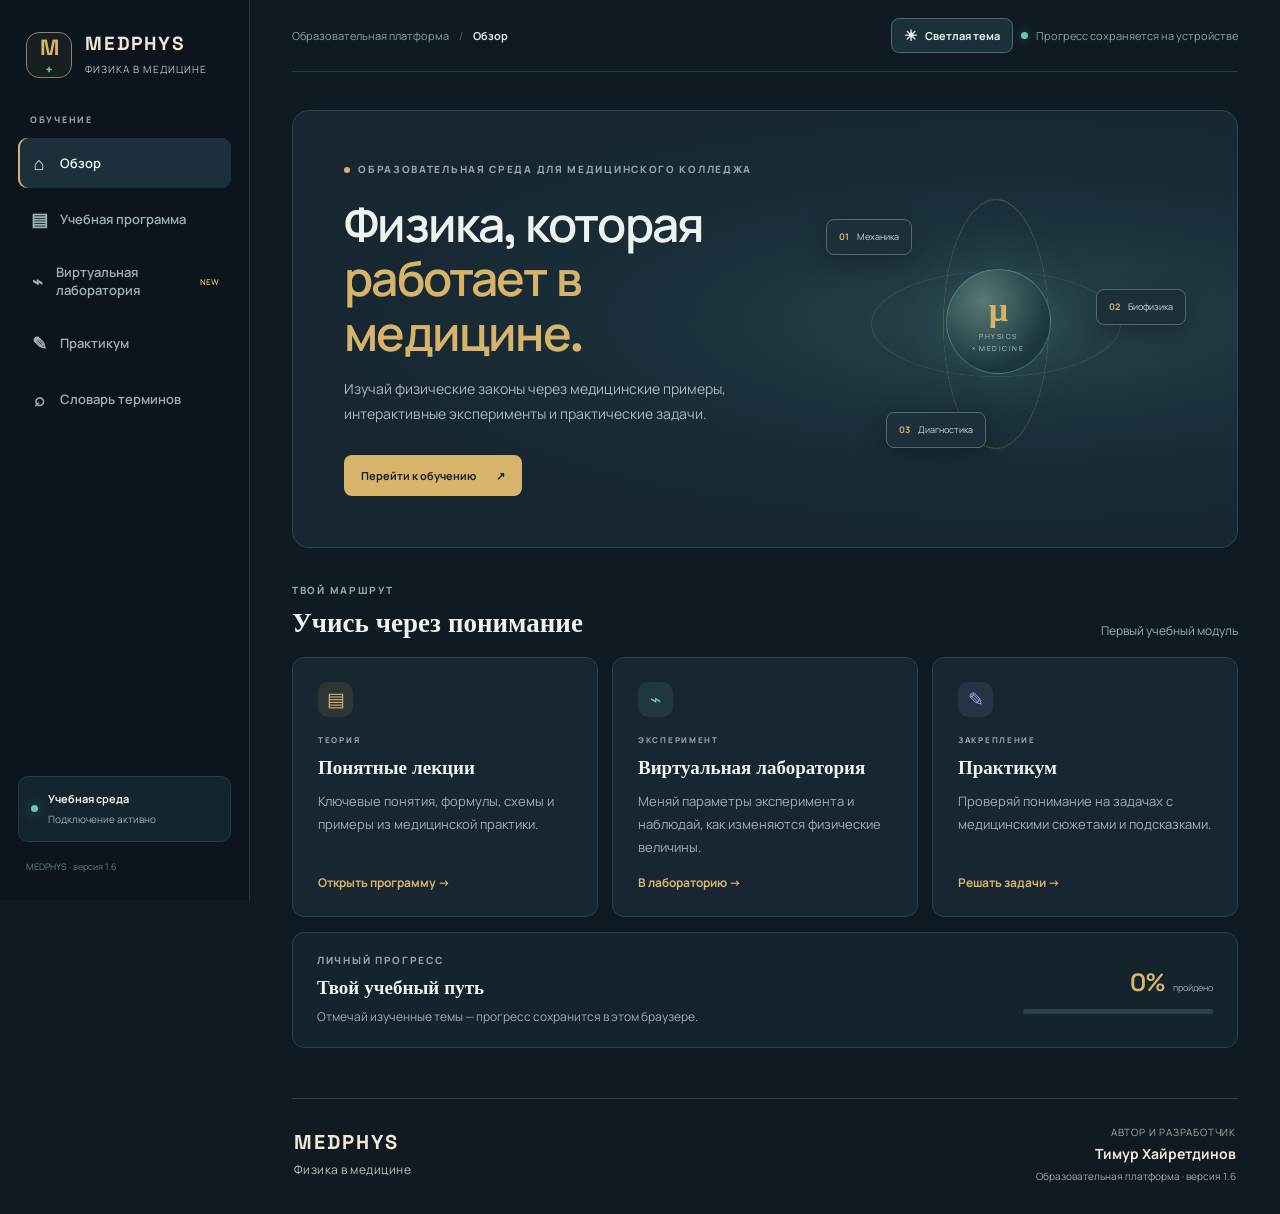
==== docs/index.html @ c8ce88ce "Fix missing motion readout and refresh app assets" ====
<!doctype html>
<html lang="ru">
<head>
  <meta charset="utf-8">
  <meta name="viewport" content="width=device-width, initial-scale=1">
  <meta name="theme-color" content="#101b25">
  <meta name="description" content="MEDPHYS — интерактивная образовательная платформа: физика в медицине.">
  <link rel="manifest" href="./manifest.webmanifest">
  <link rel="icon" href="./favicon.svg" type="image/svg+xml">
  <link rel="stylesheet" href="./styles.css?v=20">
  <title>MEDPHYS — физика в медицине</title>
</head>
<body>
  <div class="app-shell">
    <aside class="sidebar" id="sidebar">
      <a class="brand" href="#" data-page="overview">
        <span class="brand-mark">M<span>+</span></span>
        <span><b>MEDPHYS</b><small>ФИЗИКА В МЕДИЦИНЕ</small></span>
      </a>
      <div class="side-label">ОБУЧЕНИЕ</div>
      <nav class="nav">
        <button class="nav-item active" data-page="overview"><span>⌂</span> Обзор</button>
        <button class="nav-item" data-page="program"><span>▤</span> Учебная программа</button>
        <button class="nav-item" data-page="lab"><span>⌁</span> Виртуальная лаборатория <i>NEW</i></button>
        <button class="nav-item" data-page="practice"><span>✎</span> Практикум</button>
        <button class="nav-item" data-page="glossary"><span>⌕</span> Словарь терминов</button>
      </nav>
      <div class="side-bottom">
        <div class="offline"><span class="pulse"></span><span><b>Учебная среда</b><small id="connection">Проверка соединения…</small></span></div>
        <small class="version">MEDPHYS · версия 1.6</small>
      </div>
    </aside>

    <main class="main">
      <header class="topbar">
        <button class="menu-btn" id="menuBtn" aria-label="Открыть меню">☰</button>
        <div class="crumb">Образовательная платформа <span>/</span> <b id="crumbName">Обзор</b></div>
        <div class="top-actions"><button class="theme-toggle" id="themeToggle" type="button" aria-label="Включить светлую тему" title="Переключить тему"><span class="theme-icon" aria-hidden="true">☀</span><span class="theme-label">Светлая тема</span></button><span class="status-dot"></span><span>Прогресс сохраняется на устройстве</span></div>
      </header>

      <section class="page active" id="page-overview">
        <div class="hero">
          <div class="hero-copy">
            <div class="eyebrow"><span></span> ОБРАЗОВАТЕЛЬНАЯ СРЕДА ДЛЯ МЕДИЦИНСКОГО КОЛЛЕДЖА</div>
            <h1>Физика, которая<br><em>работает в медицине.</em></h1>
            <p>Изучай физические законы через медицинские примеры, интерактивные эксперименты и практические задачи.</p>
            <button class="primary-btn" data-page="program">Перейти к обучению <b>↗</b></button>
          </div>
          <div class="hero-art" aria-hidden="true">
            <div class="orbit orbit-a"></div><div class="orbit orbit-b"></div>
            <div class="core"><span>μ</span><small>PHYSICS<br>× MEDICINE</small></div>
            <div class="float-card fc-one"><b>01</b><span>Механика</span></div>
            <div class="float-card fc-two"><b>02</b><span>Биофизика</span></div>
            <div class="float-card fc-three"><b>03</b><span>Диагностика</span></div>
          </div>
        </div>
        <div class="section-head"><div><div class="eyebrow">ТВОЙ МАРШРУТ</div><h2>Учись через понимание</h2></div><span class="muted">Первый учебный модуль</span></div>
        <div class="feature-grid">
          <article class="feature-card"><div class="feature-icon gold">▤</div><div class="card-kicker">ТЕОРИЯ</div><h3>Понятные лекции</h3><p>Ключевые понятия, формулы, схемы и примеры из медицинской практики.</p><button class="text-link" data-page="program">Открыть программу →</button></article>
          <article class="feature-card"><div class="feature-icon teal">⌁</div><div class="card-kicker">ЭКСПЕРИМЕНТ</div><h3>Виртуальная лаборатория</h3><p>Меняй параметры эксперимента и наблюдай, как изменяются физические величины.</p><button class="text-link" data-page="lab">В лабораторию →</button></article>
          <article class="feature-card"><div class="feature-icon violet">✎</div><div class="card-kicker">ЗАКРЕПЛЕНИЕ</div><h3>Практикум</h3><p>Проверяй понимание на задачах с медицинскими сюжетами и подсказками.</p><button class="text-link" data-page="practice">Решать задачи →</button></article>
        </div>
        <div class="progress-panel">
          <div><div class="eyebrow">ЛИЧНЫЙ ПРОГРЕСС</div><h3>Твой учебный путь</h3><p class="muted">Отмечай изученные темы — прогресс сохранится в этом браузере.</p></div>
          <div class="progress-number"><strong id="progressPercent">0%</strong><span>пройдено</span><div class="progress-track"><i id="progressBar"></i></div></div>
        </div>
      </section>

      <section class="page" id="page-program">
        <div class="page-heading"><div class="eyebrow">СТРУКТУРА КУРСА</div><h1>Учебная программа</h1><p>Разделы и темы MEDPHYS</p></div>
        <div class="topic-list" id="topicList"></div>
      </section>


      <section class="page" id="page-lesson-kinematics">
        <div class="page-heading">
          <div class="eyebrow">РАЗДЕЛ 1 · МЕХАНИКА · ТЕМА 1.1</div>
          <h1>Основы кинематики</h1>
          <p>Механическое движение и способы его описания · 6 академических часов по учебной программе</p>
          <button class="secondary-btn" data-page="program">← К учебной программе</button>
        </div>
        <div class="lesson-layout">
          <article class="lesson-content">
            <div class="lesson-block" id="kin-goal">
              <div class="lesson-label">ЦЕЛЬ И РЕЗУЛЬТАТЫ ЗАНЯТИЯ</div>
              <h2>Научиться описывать движение количественно</h2>
              <p>Кинематика рассматривает, как движется тело: где оно находится, какую траекторию проходит, как меняются его координата и скорость. Причины движения — силы и взаимодействия — относятся к динамике и будут изучаться далее.</p>
              <div class="lesson-callout"><b>После изучения темы студент сможет:</b><ul>
                <li>выбирать модель тела и систему отсчёта для конкретной задачи;</li>
                <li>различать траекторию, путь и перемещение;</li>
                <li>описывать равномерное и неравномерное движение;</li>
                <li>рассчитывать скорость, ускорение, путь и координату в типовых случаях;</li>
                <li>читать простейшие графики движения;</li>
                <li>объяснять физические принципы движения по окружности и работы центрифуги.</li>
              </ul></div>
              <p class="muted">Тема раскрывается последовательно: от моделей и координат — к равномерному движению, ускорению, свободному падению и движению по окружности.</p>
            </div>

            <div class="lesson-block kin-brief" id="kin-brief">
              <div class="lesson-label">КРАТКАЯ ЛЕКЦИЯ</div>
              <h2>Основы кинематики: самое главное</h2>
              <p><b>Кинематика</b> — раздел механики, который описывает движение тел, не рассматривая причины этого движения.</p>
              <div class="lesson-grid">
                <div class="lesson-mini"><b>Механическое движение</b><span>Изменение положения тела относительно других тел с течением времени.</span></div>
                <div class="lesson-mini"><b>Материальная точка</b><span>Модель тела, размерами и формой которого можно пренебречь в данной задаче.</span></div>
                <div class="lesson-mini"><b>Система отсчёта</b><span>Тело отсчёта, система координат и часы.</span></div>
                <div class="lesson-mini"><b>Траектория</b><span>Линия, вдоль которой движется тело.</span></div>
                <div class="lesson-mini"><b>Путь</b><span>Длина пройденного участка траектории. Скалярная величина, измеряется в метрах.</span></div>
                <div class="lesson-mini"><b>Перемещение</b><span>Вектор от начального положения к конечному. Его проекция на ось: Δx = x₂ − x₁.</span></div>
              </div>
              <h3>Основные виды движения</h3>
              <ul>
                <li><b>Равномерное:</b> за равные промежутки времени проходят равные пути.</li>
                <li><b>Неравномерное:</b> скорость изменяется.</li>
                <li><b>Прямолинейное:</b> траектория — прямая; <b>криволинейное:</b> траектория — кривая.</li>
              </ul>
              <h3>Формулы, которые нужно знать</h3>
              <div class="kin-formula">v = l / t &nbsp; · &nbsp; l = vt</div>
              <p>Скорость равномерного движения равна отношению пути ко времени.</p>
              <div class="kin-formula">vср = lобщ / tобщ</div>
              <p>Средняя путевая скорость — весь путь, делённый на всё время движения.</p>
              <div class="kin-formula">a = (v − v₀) / t</div>
              <p>Ускорение показывает, как быстро меняется скорость.</p>
              <div class="kin-formula">v = v₀ + at</div>
              <div class="kin-formula">Δx = v₀t + at² / 2</div>
              <p>Формулы равноускоренного прямолинейного движения при постоянном ускорении.</p>
              <div class="kin-formula">v = gt &nbsp; · &nbsp; h = gt² / 2</div>
              <p>Свободное падение без начальной скорости, если сопротивлением воздуха пренебрегают.</p>
              <div class="kin-formula">ω = 2πν &nbsp; · &nbsp; v = ωr &nbsp; · &nbsp; aц = ω²r</div>
              <p>Формулы равномерного движения по окружности: угловая скорость, линейная скорость и центростремительное ускорение.</p>
              <div class="lesson-callout"><b>Медицинская связь.</b> Эти закономерности помогают понимать перемещение пациента на каталке, движение лифта, работу вращающихся частей лабораторной центрифуги. При решении задачи сначала выбирают систему отсчёта и модель движения, затем — подходящую формулу.</div>
              <p class="muted">Это краткий опорный конспект. Подробные объяснения, графики, примеры и задачи находятся в полной лекции ниже.</p>
            </div>

            <div class="lesson-block" id="kin-full"><div class="lesson-label">ПОЛНАЯ ЛЕКЦИЯ</div><h2>Подробное изучение темы</h2><p>Последовательно разберём физические модели, способы описания движения, формулы и их применение.</p></div>
            <div class="lesson-block" id="kin-models">
              <div class="lesson-label">1. МЕХАНИЧЕСКОЕ ДВИЖЕНИЕ И ЕГО ВИДЫ</div>
              <h2>Что изучает кинематика?</h2>
              <p><b>Механическое движение</b> — изменение положения тела относительно других тел с течением времени. Одно и то же тело может быть неподвижным относительно одного объекта и двигаться относительно другого.</p>
              <p><b>Механика</b> изучает движение и взаимодействие тел. Её раздел <b>кинематика</b> описывает движение, не выясняя, какие силы его вызвали.</p>
              <div class="lesson-callout"><b>Медицинский пример.</b> Пациент лежит неподвижно относительно каталки, но перемещается относительно стен коридора, когда каталку везут. Поэтому прежде чем описывать движение, нужно указать, относительно чего оно рассматривается.</div>
              <h3>Модели реальных тел</h3>
              <p>Для решения задач физика использует упрощённые модели. <b>Материальная точка</b> — модель тела, размерами и формой которого в условиях конкретной задачи можно пренебречь. Это не означает, что тело действительно лишено размеров.</p>
              <p>Такую модель можно применять, если размеры тела малы по сравнению с расстоянием движения, положение объекта достаточно задать одной точкой и форма тела не влияет на ответ. Например, при оценке времени поездки санитарного автомобиля между корпусами его можно считать материальной точкой. При анализе положения пациента на рентгеновском снимке такое упрощение не подходит.</p>
              <h3>Как классифицируют движение</h3>
              <div class="lesson-grid">
                <div class="lesson-mini"><b>По траектории</b><span>Прямолинейное — движение вдоль прямой; криволинейное — движение по кривой.</span></div>
                <div class="lesson-mini"><b>По изменению скорости</b><span>Равномерное — за равные интервалы времени проходят равные пути; неравномерное — пути за такие интервалы различаются.</span></div>
                <div class="lesson-mini"><b>По характеру траектории</b><span>Поступательное движение можно описывать движением выбранной точки тела; при вращении точки тела движутся по окружностям вокруг оси.</span></div>
              </div>
              <figure class="kin-figure">
                <svg viewBox="0 0 760 245" role="img" aria-label="Схема прямолинейного и криволинейного движения">
                  <defs><marker id="kmArrA" markerWidth="9" markerHeight="9" refX="7" refY="4" orient="auto"><path d="M0 0 L8 4 L0 8" fill="#dfb66b"/></marker></defs>
                  <rect x="12" y="12" width="356" height="218" rx="16" fill="#eaf0ed"/>
                  <rect x="392" y="12" width="356" height="218" rx="16" fill="#eaf0ed"/>
                  <g fill="#20323a" font-size="19" font-weight="700"><text x="190" y="44" text-anchor="middle">Прямолинейное</text><text x="570" y="44" text-anchor="middle">Криволинейное</text></g>
                  <path d="M55 150 H325" stroke="#60777d" stroke-width="4" stroke-linecap="round"/>
                  <path d="M65 150 H310" stroke="#dfb66b" stroke-width="5" marker-end="url(#kmArrA)"/>
                  <circle cx="70" cy="150" r="10" fill="#62bfae"/><circle cx="300" cy="150" r="10" fill="#62bfae"/>
                  <path d="M430 170 C465 75 515 75 550 145 S650 215 710 95" fill="none" stroke="#dfb66b" stroke-width="6" stroke-linecap="round"/>
                  <circle cx="430" cy="170" r="9" fill="#62bfae"/><circle cx="710" cy="95" r="9" fill="#62bfae"/>
                  <g fill="#52666d" font-size="15"><text x="190" y="195" text-anchor="middle">Траектория — прямая</text><text x="570" y="195" text-anchor="middle">Траектория — кривая</text></g>
                </svg>
                <figcaption>Рисунок 1. Два вида траектории движения. Схематическое изображение.</figcaption>
              </figure>
            </div>

            <div class="lesson-block" id="kin-reference">
              <div class="lesson-label">2. СИСТЕМА ОТСЧЁТА, ТРАЕКТОРИЯ, ПУТЬ И ПЕРЕМЕЩЕНИЕ</div>
              <h2>Как определить положение тела?</h2>
              <p>Положение тела всегда задают относительно выбранного <b>тела отсчёта</b>. Для описания движения вводят <b>систему отсчёта</b>, которая включает тело отсчёта, связанную с ним систему координат и прибор для измерения времени — часы.</p>
              <p>В зависимости от задачи используют одну координату (движение вдоль прямой), две координаты (движение на плоскости) или три координаты (движение в пространстве).</p>
              <figure class="kin-figure">
                <svg viewBox="0 0 760 285" role="img" aria-label="Одномерная, двумерная и трёхмерная системы координат">
                  <rect x="10" y="10" width="235" height="260" rx="14" fill="#eaf0ed"/><rect x="262" y="10" width="235" height="260" rx="14" fill="#eaf0ed"/><rect x="514" y="10" width="235" height="260" rx="14" fill="#eaf0ed"/>
                  <g fill="#20323a" font-size="18" font-weight="700"><text x="127" y="42" text-anchor="middle">1D · одна ось</text><text x="379" y="42" text-anchor="middle">2D · плоскость</text><text x="631" y="42" text-anchor="middle">3D · пространство</text></g>
                  <g stroke="#52666d" stroke-width="3" fill="none" stroke-linecap="round"><path d="M45 155 H215"/><path d="M294 210 H465 M315 230 V70"/><path d="M550 205 H715 M570 225 V75 M570 205 L625 155"/></g>
                  <g fill="#dfb66b"><circle cx="160" cy="155" r="8"/><circle cx="420" cy="125" r="8"/><circle cx="665" cy="120" r="8"/></g>
                  <g fill="#20323a" font-size="15"><text x="215" y="178">x</text><text x="465" y="228">x</text><text x="298" y="75">y</text><text x="715" y="228">x</text><text x="553" y="75">y</text><text x="628" y="151">z</text></g>
                  <g fill="#52666d" font-size="14"><text x="127" y="248" text-anchor="middle">Лифт по вертикали</text><text x="379" y="248" text-anchor="middle">Положение на плане</text><text x="631" y="248" text-anchor="middle">Положение в кабинете</text></g>
                </svg>
                <figcaption>Рисунок 2. Выбор числа координат зависит от характера движения.</figcaption>
              </figure>
              <p><b>Траектория</b> — линия, вдоль которой движется тело. <b>Путь</b> — длина участка траектории, пройденного телом. Путь — скалярная величина; обозначим его l, единица СИ — метр (м).</p>
              <p><b>Перемещение</b> — вектор, соединяющий начальное положение тела с конечным. Оно имеет модуль и направление. Для движения вдоль оси OX проекция перемещения равна:</p>
              <div class="kin-formula">Δx = x₂ − x₁</div>
              <figure class="kin-figure">
                <svg viewBox="0 0 760 280" role="img" aria-label="Тело прошло по дуге от A до B, путь длиннее перемещения">
                  <rect x="10" y="10" width="740" height="260" rx="14" fill="#eaf0ed"/>
                  <path d="M105 190 C155 45 490 45 620 190" fill="none" stroke="#dfb66b" stroke-width="7" stroke-linecap="round"/>
                  <path d="M105 190 L620 190" fill="none" stroke="#62bfae" stroke-width="5"/>
                  <circle cx="105" cy="190" r="10" fill="#20323a"/><circle cx="620" cy="190" r="10" fill="#20323a"/>
                  <g fill="#20323a" font-size="19" font-weight="700"><text x="105" y="225" text-anchor="middle">A · начало</text><text x="620" y="225" text-anchor="middle">B · конец</text></g>
                  <g fill="#8b5d17" font-size="18" font-weight="700"><text x="365" y="70" text-anchor="middle">Путь — длина дуги</text></g>
                  <g fill="#167b70" font-size="18" font-weight="700"><text x="365" y="180" text-anchor="middle">Перемещение — прямая AB</text></g>
                </svg>
                <figcaption>Рисунок 3. Путь измеряется вдоль траектории, перемещение соединяет начальную и конечную точки.</figcaption>
              </figure>
              <div class="lesson-callout"><b>Важно различать.</b> Путь не бывает отрицательным. Перемещение может быть направлено в любую сторону, а при возвращении в исходную точку становится равным нулю, хотя путь при этом не равен нулю.</div>
              <h3>Радиус-вектор</h3>
              <p><b>Радиус-вектор</b> \vec r — направленный отрезок от начала координат к рассматриваемой точке. Перемещение равно разности конечного и начального радиус-векторов:</p>
              <div class="kin-formula">⃗s = ⃗r₂ − ⃗r₁</div>
              <p>Если движение происходит в плоскости, перемещение можно разложить на проекции по осям OX и OY. При сложении перемещений используют правило треугольника или параллелограмма.</p>
            </div>

            <div class="lesson-block" id="kin-uniform">
              <div class="lesson-label">3. РАВНОМЕРНОЕ ПРЯМОЛИНЕЙНОЕ ДВИЖЕНИЕ</div>
              <h2>Скорость и уравнение движения</h2>
              <p><b>Равномерное прямолинейное движение</b> — движение по прямой, при котором тело за любые равные промежутки времени проходит равные пути и сохраняет направление скорости.</p>
              <p><b>Скорость</b> характеризует быстроту и направление движения. При равномерном движении модуль скорости равен отношению пути ко времени:</p>
              <div class="kin-formula">v = l / t</div>
              <p>Отсюда следуют формулы l = vt и t = l/v. В СИ скорость измеряется в метрах в секунду (м/с). Для перевода км/ч в м/с значение делят на 3,6.</p>
              <p>Если тело движется вдоль оси OX, его координата изменяется по закону:</p>
              <div class="kin-formula">x = x₀ + vₓt</div>
              <p>Здесь x₀ — начальная координата, vₓ — проекция скорости на ось, t — время от выбранного начала отсчёта. Знак vₓ показывает направление движения относительно оси.</p>
              <figure class="kin-figure">
                <svg viewBox="0 0 760 300" role="img" aria-label="Графики координаты и скорости при равномерном движении">
                  <rect x="10" y="10" width="740" height="280" rx="14" fill="#eaf0ed"/>
                  <g stroke="#a8b9b6" stroke-width="2"><path d="M85 235 V55 M85 235 H340 M430 235 V55 M430 235 H685"/></g>
                  <path d="M85 210 L310 75" stroke="#dfb66b" stroke-width="5" fill="none"/><path d="M430 115 H665" stroke="#62bfae" stroke-width="5" fill="none"/>
                  <g fill="#20323a" font-size="17" font-weight="700"><text x="210" y="42" text-anchor="middle">x(t)</text><text x="555" y="42" text-anchor="middle">v(t)</text></g>
                  <g fill="#52666d" font-size="14"><text x="70" y="58">x</text><text x="315" y="258">t</text><text x="415" y="58">v</text><text x="665" y="258">t</text><text x="65" y="250">0</text><text x="410" y="250">0</text></g>
                </svg>
                <figcaption>Рисунок 4. При равномерном движении координата линейно зависит от времени, а скорость постоянна.</figcaption>
              </figure>
              <h3>Пример с медицинским контекстом</h3>
              <p>Каталка движется по прямому коридору со скоростью 0,8 м/с в течение 15 с. При условии постоянной скорости путь составит:</p>
              <div class="kin-formula">l = vt = 0,8 · 15 = 12 м</div>
              <p>Это расчётная модель. В реальности при начале движения, остановке и поворотах скорость меняется, поэтому весь путь нельзя автоматически считать равномерным движением.</p>
              <h3>Средняя путевая скорость</h3>
              <p>Если движение на отдельных участках неодинаково, средняя путевая скорость определяется отношением всего пройденного пути ко всему времени движения:</p>
              <div class="kin-formula">vср = lобщ / tобщ</div>
              <p>Нельзя без проверки заменять её средним арифметическим нескольких скоростей: участки могут быть пройдены за разное время.</p>
            </div>

            <div class="lesson-block" id="kin-nonuniform">
              <div class="lesson-label">4. НЕРАВНОМЕРНОЕ ДВИЖЕНИЕ</div>
              <h2>Средняя и мгновенная скорость</h2>
              <p><b>Неравномерное движение</b> — движение, при котором за равные промежутки времени тело проходит разные пути. Так движется автомобиль при разгоне и торможении, лифт при старте и остановке, а также тело при падении.</p>
              <p><b>Средняя путевая скорость</b> показывает, какой путь в среднем приходится на единицу времени за весь рассматриваемый интервал: vср = l / t.</p>
              <p><b>Средняя скорость перемещения</b> — отношение вектора перемещения ко времени: \vec v_{ср}=\Delta\vec r/\Delta t. Она направлена так же, как перемещение. Её модуль может быть меньше средней путевой скорости.</p>
              <p><b>Мгновенная скорость</b> — скорость тела в данный момент времени. При криволинейном движении вектор мгновенной скорости направлен по касательной к траектории.</p>
              <figure class="kin-figure">
                <svg viewBox="0 0 760 270" role="img" aria-label="Мгновенная скорость направлена по касательной к криволинейной траектории">
                  <rect x="10" y="10" width="740" height="250" rx="14" fill="#eaf0ed"/>
                  <path d="M90 205 C190 205 250 180 330 120 S500 55 665 70" fill="none" stroke="#dfb66b" stroke-width="6"/>
                  <circle cx="430" cy="86" r="9" fill="#20323a"/>
                  <path d="M430 86 L555 54" stroke="#62bfae" stroke-width="5"/>
                  <path d="M430 86 L430 190" stroke="#9aabb0" stroke-width="2" stroke-dasharray="6 6"/>
                  <g fill="#20323a" font-size="18" font-weight="700"><text x="560" y="48">v — касательная</text><text x="440" y="112">Точка траектории</text></g>
                </svg>
                <figcaption>Рисунок 5. Направление мгновенной скорости в точке криволинейной траектории.</figcaption>
              </figure>
              <h3>Сложение скоростей и перемещений</h3>
              <p>Если тело одновременно участвует в двух движениях, результирующее перемещение относительно неподвижной системы отсчёта равно векторной сумме перемещений в каждом из движений:</p>
              <div class="kin-formula">Δ⃗r = Δ⃗r₁ + Δ⃗r₂</div>
              <p>Аналогично складывают скорости: \vec v_{тела/берега}=\vec v_{тела/среды}+\vec v_{среды/берега}. Например, движение лодки относительно берега зависит и от её движения относительно воды, и от скорости течения.</p>
              <div class="lesson-callout"><b>Профессиональная аналогия.</b> При анализе перемещения пациента на движущейся платформе важно различать скорость относительно платформы и скорость относительно помещения. Сначала выбирают систему отсчёта, затем складывают векторы.</div>
            </div>

            <div class="lesson-block" id="kin-acceleration">
              <div class="lesson-label">5. УСКОРЕНИЕ И РАВНОУСКОРЕННОЕ ДВИЖЕНИЕ</div>
              <h2>Как быстро изменяется скорость?</h2>
              <p><b>Ускорение</b> — векторная физическая величина, характеризующая изменение скорости за единицу времени. При постоянном ускорении:</p>
              <div class="kin-formula">⃗a = (⃗v − ⃗v₀) / t</div>
              <p>В общем случае используют интервал времени \Delta t: \vec a=\Delta\vec v/\Delta t. Единица ускорения в СИ — м/с². Равноускоренным называют движение с постоянным ускорением.</p>
              <p>При прямолинейном движении проекция скорости изменяется по закону:</p>
              <div class="kin-formula">vₓ = v₀ₓ + aₓt</div>
              <p>Если ускорение направлено в сторону скорости, модуль скорости увеличивается. Если ускорение направлено противоположно скорости, тело замедляется. Отрицательная проекция ускорения сама по себе не означает, что модуль скорости обязательно уменьшается: важно сравнивать направления скорости и ускорения.</p>
              <figure class="kin-figure">
                <svg viewBox="0 0 760 285" role="img" aria-label="График скорости от времени при постоянном положительном и отрицательном ускорении">
                  <rect x="10" y="10" width="740" height="265" rx="14" fill="#eaf0ed"/>
                  <path d="M85 220 V45 M85 220 H680" stroke="#52666d" stroke-width="2.5"/>
                  <path d="M85 195 L630 65" stroke="#dfb66b" stroke-width="5" fill="none"/>
                  <path d="M85 85 L630 205" stroke="#62bfae" stroke-width="5" fill="none"/>
                  <g fill="#20323a" font-size="17" font-weight="700"><text x="65" y="48">vₓ</text><text x="680" y="244">t</text><text x="640" y="68" fill="#94651c">aₓ &gt; 0</text><text x="640" y="207" fill="#167b70">aₓ &lt; 0</text></g>
                  <g fill="#52666d" font-size="14"><text x="66" y="238">0</text></g>
                </svg>
                <figcaption>Рисунок 6. Наклон графика vₓ(t) связан с проекцией ускорения. Схематические линии.</figcaption>
              </figure>
              <h3>Скорость и перемещение при постоянном ускорении</h3>
              <div class="kin-formula">vₓ = v₀ₓ + aₓt</div>
              <div class="kin-formula">Δx = v₀ₓt + aₓt² / 2</div>
              <div class="kin-formula">vₓ² − v₀ₓ² = 2aₓΔx</div>
              <p>Последняя формула полезна, когда время движения неизвестно. Для прямолинейного движения без изменения направления модуль перемещения равен пути. Если тело разворачивается, путь и модуль перемещения нужно определять отдельно.</p>
              <h3>Как читать графики</h3>
              <ul>
                <li>При равномерном движении график v(t) — горизонтальная прямая.</li>
                <li>При постоянном ускорении график a(t) — горизонтальная прямая, а график v(t) — наклонная прямая.</li>
                <li>Площадь под графиком проекции скорости vₓ(t) равна проекции перемещения за соответствующий промежуток времени.</li>
                <li>При постоянном ускорении координата и перемещение зависят от времени квадратично; график имеет вид параболы.</li>
              </ul>
              <div class="lesson-callout"><b>Пример.</b> Каталка начинает движение из состояния покоя и движется с ускорением 0,2 м/с² в течение 5 с. Конечная скорость v = 0 + 0,2 · 5 = 1 м/с, перемещение s = 0 + 0,2 · 25 / 2 = 2,5 м.</div>
            </div>

            <div class="lesson-block" id="kin-fall">
              <div class="lesson-label">6. ДВИЖЕНИЕ С ПОСТОЯННЫМ УСКОРЕНИЕМ СВОБОДНОГО ПАДЕНИЯ</div>
              <h2>Свободное падение и вертикальный бросок</h2>
              <p><b>Свободное падение</b> — движение тела только под действием притяжения Земли; сопротивлением воздуха в модели пренебрегают. Вблизи поверхности Земли ускорение свободного падения практически постоянно и направлено вертикально вниз. Его обозначают g; для расчётов в учебных задачах обычно принимают g ≈ 9,8 м/с² или округляют до 10 м/с², если это оговорено.</p>
              <p>Опыт с телами разной массы в разреженном пространстве показывает: при отсутствии сопротивления воздуха они падают с одинаковым ускорением. В обычном воздухе форма и сопротивление среды могут влиять на наблюдаемое движение.</p>
              <figure class="kin-figure">
                <svg viewBox="0 0 760 300" role="img" aria-label="Свободное падение и бросок вертикально вверх">
                  <rect x="10" y="10" width="360" height="280" rx="14" fill="#eaf0ed"/><rect x="390" y="10" width="360" height="280" rx="14" fill="#eaf0ed"/>
                  <g fill="#20323a" font-size="18" font-weight="700"><text x="190" y="42" text-anchor="middle">Свободное падение</text><text x="570" y="42" text-anchor="middle">Бросок вверх</text></g>
                  <path d="M190 75 V220" stroke="#dfb66b" stroke-width="4" stroke-dasharray="7 7"/><path d="M178 205 L190 230 L202 205" fill="#dfb66b"/>
                  <circle cx="190" cy="95" r="12" fill="#62bfae"/><circle cx="190" cy="150" r="12" fill="#62bfae"/>
                  <path d="M570 220 V85" stroke="#62bfae" stroke-width="4" stroke-dasharray="7 7"/><path d="M558 100 L570 75 L582 100" fill="#62bfae"/>
                  <path d="M570 85 V220" stroke="#dfb66b" stroke-width="4" stroke-dasharray="5 7"/>
                  <g fill="#20323a" font-size="15"><text x="190" y="260" text-anchor="middle">Скорость вниз растёт</text><text x="570" y="260" text-anchor="middle">Скорость вверх уменьшается</text></g>
                  <g fill="#94651c" font-size="14"><text x="210" y="135">g ↓</text><text x="590" y="145">g ↓</text></g>
                </svg>
                <figcaption>Рисунок 7. В обоих случаях ускорение свободного падения направлено вниз, даже если тело движется вверх.</figcaption>
              </figure>
              <p>Если ось направлена вертикально вниз и тело отпущено без начальной скорости, то:</p>
              <div class="kin-formula">v = gt</div>
              <div class="kin-formula">h = gt² / 2</div>
              <p>Если тело брошено вертикально вверх и положительное направление выбрано вверх, то ускорение имеет проекцию -g:</p>
              <div class="kin-formula">vᵧ = v₀ − gt</div>
              <div class="kin-formula">y = y₀ + v₀t − gt² / 2</div>
              <p>В верхней точке подъёма мгновенная скорость равна нулю, но ускорение не исчезает: оно по-прежнему направлено вниз. После этого тело начинает падать.</p>
              <div class="lesson-callout"><b>Граница модели.</b> Формулы свободного падения применимы, когда сопротивлением воздуха можно пренебречь, а ускорение g считать постоянным. Для реальных медицинских задач падение человека не следует рассчитывать как безопасный или допустимый процесс — здесь физическая модель нужна для понимания закона, а не для оценки риска травмы.</div>
            </div>

            <div class="lesson-block" id="kin-circular">
              <div class="lesson-label">7. РАВНОМЕРНОЕ ДВИЖЕНИЕ ПО ОКРУЖНОСТИ</div>
              <h2>Угловая скорость и центростремительное ускорение</h2>
              <p>При равномерном движении по окружности модуль скорости постоянен, но её направление непрерывно меняется. Поэтому движение является ускоренным.</p>
              <p><b>Период</b> T — время одного полного оборота. <b>Частота</b> \nu — число оборотов за единицу времени. Они связаны соотношением \nu=1/T.</p>
              <p><b>Угловая скорость</b> показывает, на какой угол поворачивается радиус за единицу времени:</p>
              <div class="kin-formula">ω = 2π / T = 2πν</div>
              <p>Линейная скорость точки на окружности и угловая скорость связаны формулой v = ωr. Ускорение направлено к центру окружности и называется <b>центростремительным</b>:</p>
              <div class="kin-formula">aц = v² / r = ω²r</div>
              <figure class="kin-figure">
                <svg viewBox="0 0 760 300" role="img" aria-label="Движение точки по окружности, касательная скорость и центростремительное ускорение">
                  <rect x="10" y="10" width="740" height="280" rx="14" fill="#eaf0ed"/>
                  <circle cx="340" cy="150" r="95" fill="none" stroke="#9aabb0" stroke-width="4"/>
                  <circle cx="435" cy="150" r="10" fill="#20323a"/>
                  <path d="M340 150 L435 150" stroke="#52666d" stroke-width="3"/>
                  <path d="M435 150 V65" stroke="#62bfae" stroke-width="5"/>
                  <path d="M435 150 H340" stroke="#dfb66b" stroke-width="5"/>
                  <path d="M435 150 L435 65" stroke="#62bfae" stroke-width="5"/>
                  <path d="M435 150 L350 150" stroke="#dfb66b" stroke-width="5"/>
                  <g fill="#20323a" font-size="18" font-weight="700"><text x="455" y="75">v — по касательной</text><text x="205" y="180">aц — к центру</text><text x="330" y="174">O</text><text x="380" y="135">r</text></g>
                  <path d="M340 150 L435 150" stroke="#dfb66b" stroke-width="4"/>
                  <circle cx="340" cy="150" r="6" fill="#20323a"/>
                </svg>
                <figcaption>Рисунок 8. Скорость направлена по касательной, центростремительное ускорение — к центру окружности.</figcaption>
              </figure>
              <h3>Медицинская центрифуга</h3>
              <p>В центрифуге пробирки вращаются вместе с ротором. При увеличении частоты вращения угловая скорость возрастает, а центростремительное ускорение при неизменном радиусе увеличивается пропорционально квадрату угловой скорости. Если частоту увеличить в два раза, ускорение возрастёт в четыре раза.</p>
              <p>В лабораторной модели MEDPHYS можно менять частоту вращения и радиус ротора, наблюдая расчёт центростремительного ускорения. Это учебная физическая модель, а не инструкция по выбору режима клинического оборудования.</p>
            </div>

            
            <div class="lesson-block" id="kin-applications">
              <div class="lesson-label">8. ПРАКТИЧЕСКОЕ ПРИМЕНЕНИЕ ФИЗИЧЕСКИХ ЗНАНИЙ</div>
              <h2>Механика вокруг нас: инструменты и транспорт</h2>
              <p>Кинематика помогает описывать движение в повседневных и профессиональных ситуациях. Чтобы корректно оценить движение, сначала выбирают тело отсчёта, задают направление оси и определяют, какие величины известны.</p>
              <div class="lesson-grid">
                <div class="lesson-mini"><b>Транспортные средства</b><span>При движении санитарного автомобиля оценивают путь, время, среднюю скорость, разгон и торможение. Пассажир и оборудование должны быть надёжно зафиксированы.</span></div>
                <div class="lesson-mini"><b>Колёса и ролики</b><span>При качении колеса точки обода движутся относительно оси, а само колесо перемещается относительно дороги. Вращение описывают угловой скоростью, поступательное движение — линейной.</span></div>
                <div class="lesson-mini"><b>Рычаги и простые механизмы</b><span>Рычаг, блок и колесо с осью изменяют направление или соотношение силы и перемещения. Кинематика помогает описать, как перемещаются точки механизма; причины изменения движения изучает динамика.</span></div>
                <div class="lesson-mini"><b>Измерительные инструменты</b><span>Секундомер измеряет время, линейка — расстояние, тахометр — частоту вращения. Перед расчётом проверяют единицы и переводят величины в СИ.</span></div>
              </div>
              <div class="lesson-callout"><b>Мини-задание.</b> Лаборант перемещает тележку с пробами по прямому коридору длиной 18 м за 30 с. Рассчитай среднюю путевую скорость. Затем объясни, почему результат не показывает скорость тележки в каждый отдельный момент, если она разгонялась и тормозила.</div>
              <p class="muted">Раздел посвящён физическому описанию движения. Он не содержит инструкций по эксплуатации медицинского оборудования или назначению клинических режимов.</p>
            </div>
            <div class="lesson-block" id="kin-symbols">
              <div class="lesson-label">СПРАВОЧНИК ФОРМУЛ</div>
              <h2>Обозначения, чтение и единицы измерения</h2>
              <ul>
                <li><b>l</b> — путь, метр (м); <b>t</b> — время, секунда (с); <b>v</b> — скорость, метр в секунду (м/с).</li>
                <li><b>x</b> — координата, метр (м); <b>x₀</b> — начальная координата; <b>Δx</b> — изменение координаты, или проекция перемещения.</li>
                <li><b>v₀</b> — начальная скорость; <b>vₓ</b> — проекция скорости на ось OX; индекс «ноль» указывает начальное значение, индекс «икс» — проекцию на ось X.</li>
                <li><b>a</b> — ускорение, м/с²; <b>aₓ</b> — проекция ускорения; <b>Δ</b> читается «дельта» и означает изменение величины.</li>
                <li><b>g</b> — ускорение свободного падения, м/с²; вблизи поверхности Земли в задачах обычно принимают 9,8 м/с².</li>
                <li><b>T</b> — период одного оборота, секунда (с); <b>ν</b> читается «ню» — частота вращения, герц (Гц), или с⁻¹.</li>
                <li><b>ω</b> читается «омега» — угловая скорость, рад/с; <b>π</b> читается «пи», математическая константа; <b>r</b> — радиус окружности, метр (м).</li>
                <li><b>aц</b> — центростремительное ускорение, м/с². Индекс «ц» указывает на направление к центру окружности.</li>
              </ul>
              <div class="lesson-callout"><b>Важно о среднем ускорении.</b> Формула aср = Δv/Δt задаёт среднее ускорение за выбранный промежуток времени. Если ускорение постоянно, она позволяет найти само постоянное ускорение. Для мгновенного ускорения при изменяющемся движении используют изменение скорости за очень малый промежуток времени.</div>
              <p class="muted">В формулах Δx = v₀ₓt + aₓt²/2 и vₓ² − v₀ₓ² = 2aₓΔx величины v₀ₓ и aₓ являются проекциями на выбранную ось. Знаки определяются направлением этой оси.</p>
            </div>

<div class="lesson-block" id="kin-practice">
              <div class="lesson-label">8. ПРАКТИЧЕСКАЯ ПОДГОТОВКА</div>
              <h2>Реши задачи и проверь ход рассуждений</h2>
              <p>Сначала запиши, что дано и что требуется найти. Выбери модель движения, формулу и единицы СИ. После расчёта оцени, соответствует ли результат условию.</p>
              <h3>Задача 1. Равномерное движение каталки</h3>
              <p>Каталка движется по прямому коридору со скоростью 0,75 м/с в течение 20 с. Какой путь она пройдёт?</p>
              <details><summary>Показать решение</summary><p>Дано: v=0,75 м/с, t=20 с. Равномерное движение: l = vt = 0,75 · 20 = 15 м. <b>Ответ: 15 м.</b></p></details>
              <h3>Задача 2. Путь и перемещение</h3>
              <p>Медицинский работник прошёл от поста 24 м до палаты, затем вернулся на 9 м в сторону поста по тому же коридору. Найди путь и модуль перемещения.</p>
              <details><summary>Показать решение</summary><p>Путь: l = 24 + 9 = 33 м. Модуль перемещения: |Δx| = 24 − 9 = 15 м в сторону палаты. <b>Ответ: путь 33 м, перемещение 15 м.</b></p></details>
              <h3>Задача 3. Средняя скорость</h3>
              <p>Санитарный автомобиль прошёл 6 км за 10 мин, затем 9 км за 15 мин. Определи среднюю путевую скорость на всём маршруте в км/ч.</p>
              <details><summary>Показать решение</summary><p>Общий путь l = 6 + 9 = 15 км. Общее время t = 25 мин = 25/60 ч. vср = 15 / (25 / 60) = 36 км/ч. <b>Ответ: 36 км/ч.</b></p></details>
              <h3>Задача 4. Ускорение</h3>
              <p>Тележка для перевозки оборудования увеличила скорость с 0,4 до 1,2 м/с за 4 с. Найди проекцию ускорения, если движение происходило в положительном направлении оси.</p>
              <details><summary>Показать решение</summary><p>a = (v − v₀) / t = (1,2 − 0,4) / 4 = 0,2 м/с². <b>Ответ: 0,2 м/с².</b></p></details>
              <h3>Задача 5. Свободное падение</h3>
              <p>В учебной задаче тело отпускают без начальной скорости с высоты 4,9 м. Сопротивлением воздуха пренебречь, g=9,8 м/с². Через какое время тело достигнет уровня отсчёта?</p>
              <details><summary>Показать решение</summary><p>h = gt² / 2, значит t=\sqrt{2h/g}=\sqrt{9,8/9,8}=1 с. <b>Ответ: 1 с.</b></p></details>
              <h3>Задача 6. Центрифуга</h3>
              <p>Ротор вращается с частотой 3000 об/мин, радиус расположения пробирки — 0,10 м. Найди угловую скорость и центростремительное ускорение.</p>
              <details><summary>Показать решение</summary><p>\nu=3000/60=50 с⁻¹. \omega=2π\nu≈314 рад/с. aц=\omega²r≈314²·0,10≈98596 м/с². <b>Ответ: примерно 9,86·10⁴ м/с².</b></p></details>
            </div>

            <div class="lesson-block lesson-check" id="kin-check">
              <div class="lesson-label">ПРОВЕРЬ СЕБЯ</div>
              <h2>Контроль знаний по теме</h2>
              <p>Выбери один ответ в каждом вопросе. Для успешного завершения темы необходимо ответить правильно минимум на 5 из 6 вопросов.</p>
              <div class="lesson-question"><b>1. Что изучает кинематика?</b><label><input type="radio" name="kinq1" value="0"> Причины движения тел</label><label><input type="radio" name="kinq1" value="1"> Движение без изучения его причин</label><label><input type="radio" name="kinq1" value="2"> Только строение тел</label></div>
              <div class="lesson-question"><b>2. Какой элемент входит в систему отсчёта?</b><label><input type="radio" name="kinq2" value="0"> Только траектория</label><label><input type="radio" name="kinq2" value="1"> Тело отсчёта, координаты и часы</label><label><input type="radio" name="kinq2" value="2"> Только скорость</label></div>
              <div class="lesson-question"><b>3. Пациент прошёл 8 м вперёд и 3 м назад по прямому коридору. Чему равен путь?</b><label><input type="radio" name="kinq3" value="0"> 5 м</label><label><input type="radio" name="kinq3" value="1"> 8 м</label><label><input type="radio" name="kinq3" value="2"> 11 м</label></div>
              <div class="lesson-question"><b>4. Как направлена мгновенная скорость при движении по криволинейной траектории?</b><label><input type="radio" name="kinq4" value="0"> По касательной к траектории</label><label><input type="radio" name="kinq4" value="1"> Всегда к центру Земли</label><label><input type="radio" name="kinq4" value="2"> Всегда перпендикулярно траектории</label></div>
              <div class="lesson-question"><b>5. Что показывает ускорение?</b><label><input type="radio" name="kinq5" value="0"> Только пройденный путь</label><label><input type="radio" name="kinq5" value="1"> Изменение скорости за единицу времени</label><label><input type="radio" name="kinq5" value="2"> Только положение тела</label></div>
              <div class="lesson-question"><b>6. Куда направлено центростремительное ускорение?</b><label><input type="radio" name="kinq6" value="0"> По касательной</label><label><input type="radio" name="kinq6" value="1"> От центра окружности</label><label><input type="radio" name="kinq6" value="2"> К центру окружности</label></div>
              <button class="primary-btn" id="kinCheck">Проверить ответы</button>
              <div class="lesson-feedback" id="kinFeedback" aria-live="polite"></div>
            </div>

            <div class="lesson-block" id="kin-summary">
              <div class="lesson-label">ИТОГОВАЯ ШПАРГАЛКА</div>
              <h2>Главные понятия и формулы</h2>
              <div class="lesson-grid">
                <div class="lesson-mini"><b>Равномерное движение</b><span>v = l/t; x = x₀ + vₓt.</span></div>
                <div class="lesson-mini"><b>Средняя скорость</b><span>vср = lобщ/tобщ; векторная средняя скорость = Δ⃗r/Δt.</span></div>
                <div class="lesson-mini"><b>Ускорение</b><span>a = Δv/Δt; v = v₀ + at.</span></div>
                <div class="lesson-mini"><b>Перемещение при a = const</b><span>Δx = v₀t + at²/2.</span></div>
                <div class="lesson-mini"><b>Свободное падение</b><span>v = gt; h = gt²/2 — если тело отпущено без начальной скорости.</span></div>
                <div class="lesson-mini"><b>Движение по окружности</b><span>ω = 2πν; v = ωr; aц = ω²r.</span></div>
              </div>
              <div class="lesson-callout"><b>Главный принцип темы:</b> сначала выбери тело отсчёта и модель движения, затем определи известные величины, выбери подходящую формулу и только после этого выполняй расчёт.</div>
            </div>
          </article>
          <aside class="kin-side">
            <b>Содержание урока</b>
            <a href="#kin-brief">Краткая лекция</a>
            <a href="#kin-full">Полная лекция</a>
            <a href="#kin-goal">Цель и результаты</a>
            <a href="#kin-models">Механическое движение</a>
            <a href="#kin-reference">Система отсчёта и перемещение</a>
            <a href="#kin-uniform">Равномерное движение</a>
            <a href="#kin-nonuniform">Неравномерное движение</a>
            <a href="#kin-acceleration">Ускорение</a>
            <a href="#kin-fall">Свободное падение</a>
            <a href="#kin-circular">Движение по окружности</a>
            <a href="#kin-applications">Применение в жизни</a><a href="#kin-symbols">Обозначения формул</a><a href="#kin-practice">Практическая подготовка</a>
            <a href="#kin-check">Проверка знаний</a>
            <a href="#kin-summary">Итоговая шпаргалка</a>
            <div class="kin-side-note">Тема 1.1 учебной программы · 18 академических часов</div>
          </aside>
        </div>
      </section>

      <section class="page" id="page-lab">
        <div class="page-heading"><div class="eyebrow">ИНТЕРАКТИВНЫЕ ЭКСПЕРИМЕНТЫ</div><h1>Виртуальная лаборатория</h1><p>Изменяй параметры модели, наблюдай за результатом и связывай физические законы с медицинским оборудованием.</p></div>
        <div class="lab-tabs"><button class="lab-tab active" data-lab="centrifuge">Медицинская центрифуга</button><button class="lab-tab" data-lab="motion">Равномерное движение</button><button class="lab-tab" data-lab="flow">Гидродинамика: кровоток</button><button class="lab-tab" data-lab="dynamics">Второй закон Ньютона</button></div>
        <div class="lab-layout">
          <div class="lab-visual card">
            <div class="lab-top"><span class="live-tag"><i></i> МОДЕЛЬ В РЕАЛЬНОМ ВРЕМЕНИ</span><span class="muted" id="labMode">ЭКСПЕРИМЕНТ 01</span></div>
            <div class="centrifuge-scene" id="centrifugeScene">
              <div class="machine"><div class="machine-ring"><div class="rotor" id="rotor"><span class="tube t1"></span><span class="tube t2"></span><span class="tube t3"></span><span class="tube t4"></span><span class="vector-arrow" aria-hidden="true"></span></div></div><div class="machine-base"></div></div>
              <div class="scene-caption">СХЕМА РОТОРА ЦЕНТРИФУГИ</div>
            </div>
            <div class="centrifuge-visual-pair"><div class="graph-card card" id="centrifugeGraphCard"><div class="graph-heading"><div><div class="eyebrow">ЗАВИСИМОСТЬ ВЕЛИЧИН</div><h3>Ускорение и частота вращения</h3></div><span class="graph-legend"><i></i> a(n)</span></div><svg id="centrifugeGraph" viewBox="0 0 640 230" role="img" aria-label="График квадратичной зависимости центростремительного ускорения от частоты вращения"><line x1="58" y1="18" x2="58" y2="184" class="axis"/><line x1="58" y1="184" x2="610" y2="184" class="axis"/><path id="graphCurve" class="graph-curve" d=""/><line id="graphGuide" class="graph-guide" x1="58" y1="18" x2="58" y2="184"/><circle id="graphPoint" class="graph-point" cx="58" cy="184" r="5"/><text x="58" y="207" class="graph-label">500</text><text x="610" y="207" text-anchor="end" class="graph-label">8000 об/мин</text><text x="58" y="12" class="graph-label">a, м/с²</text><text x="610" y="226" text-anchor="end" class="graph-label">n</text><text id="graphCurrent" x="600" y="14" text-anchor="end" class="graph-current">Текущие параметры</text></svg><p class="graph-note">Кривая построена по формуле a = (2πn/60)²r. При постоянном радиусе ускорение растёт пропорционально квадрату частоты.</p></div></div>

            <div class="motion-scene hidden" id="motionScene"><div class="motion-track-wrap"><div class="motion-track"><span class="motion-mark" style="left:0%">0 м</span><span class="motion-mark" style="left:25%">25 м</span><span class="motion-mark" style="left:50%">50 м</span><span class="motion-mark" style="left:75%">75 м</span><span class="motion-mark" style="left:100%">100 м</span><div class="moving-dot" id="movingDot"></div><div class="scene-caption motion-distance-readout" id="motionDistanceLabel" aria-live="polite">Пройденный путь: 0 м за 0 с</div></div></div><div class="motion-live-readout"><b id="motionTimeNow">0,0 с</b><span id="motionXNow">x = 0,0 м</span><span id="motionVNow">v = 2 м/с</span></div><div class="motion-actions"><button type="button" class="secondary-btn" id="motionPlay">▶ Начать</button><button type="button" class="secondary-btn" id="motionPause" disabled>Ⅱ Пауза</button><button type="button" class="secondary-btn" id="motionReset">↺ Сброс</button></div><div class="motion-timeline" id="motionTimeline"></div><p class="graph-note">Модель прямолинейного движения с постоянной скоростью. Условная дистанция на схеме — 100 м; выбранное время задаёт длительность наблюдения.</p></div>
<div class="dynamics-scene hidden" id="dynamicsScene">
              <svg viewBox="0 0 680 250" role="img" aria-label="Модель тележки под действием силы тяги и силы трения">
                <line x1="45" y1="194" x2="635" y2="194" stroke="#9bbfc0" stroke-width="5"/>
                <rect x="205" y="112" width="190" height="68" rx="12" fill="#dce8e3" stroke="#62bfae" stroke-width="3"/>
                <circle cx="245" cy="188" r="17" fill="#536d74"/><circle cx="355" cy="188" r="17" fill="#536d74"/>
                <path id="dynForceArrow" d="M395 145 H555 M540 130 L558 145 L540 160" stroke="#dfb66b" stroke-width="6" fill="none" stroke-linecap="round"/><path id="dynFrictionArrow" d="M205 145 H95 M110 130 L92 145 L110 160" stroke="#d87578" stroke-width="6" fill="none" stroke-linecap="round"/><path id="dynAccelerationArrow" d="M300 82 H430 M414 68 L432 82 L414 96" stroke="#62bfae" stroke-width="5" fill="none" stroke-linecap="round"/><text id="dynForceLabel" x="485" y="115" fill="#dfb66b" font-size="18" font-weight="700">F тяги · 50 Н</text><text id="dynFrictionLabel" x="85" y="115" fill="#d87578" font-size="18" font-weight="700">F сопр. · 10 Н</text><text id="dynAccelerationLabel" x="440" y="78" fill="#62bfae" font-size="16" font-weight="700">a = 2 м/с²</text><text x="340" y="232" text-anchor="middle" fill="#a9c0c1" font-size="13">НАПРАВЛЕНИЕ ОСИ +x — ВПРАВО</text>
                <text x="300" y="151" text-anchor="middle" fill="#20323a" font-size="20" font-weight="700">m</text>
                <text x="340" y="232" text-anchor="middle" fill="#a9c0c1" font-size="13">СХЕМА ДВИЖЕНИЯ ТЕЛЕЖКИ</text>
              </svg>
              <div class="scene-caption" id="dynSceneCaption">Равнодействующая сила определяет ускорение тележки</div>
            </div>
            <div class="flow-scene hidden" id="flowScene">
              <div class="vessel-wrap">
                <svg class="vessel-svg" viewBox="0 0 680 220" role="img" aria-label="Схематическая модель ламинарного потока жидкости в кровеносном сосуде">
                  <defs>
                    <linearGradient id="vesselWall" x1="0" y1="0" x2="0" y2="1"><stop offset="0" stop-color="#d58a91"/><stop offset=".18" stop-color="#6e2639"/><stop offset=".5" stop-color="#a83f53"/><stop offset=".82" stop-color="#6e2639"/><stop offset="1" stop-color="#d58a91"/></linearGradient>
                    <linearGradient id="bloodFill" x1="0" y1="0" x2="1" y2="0"><stop offset="0" stop-color="#7b2538"/><stop offset=".5" stop-color="#ed7882"/><stop offset="1" stop-color="#7b2538"/></linearGradient>
                    <filter id="softGlow"><feGaussianBlur stdDeviation="5" result="blur"/><feMerge><feMergeNode in="blur"/><feMergeNode in="SourceGraphic"/></feMerge></filter>
                    <clipPath id="vesselClip"><rect x="30" y="65" width="620" height="90" rx="45"/></clipPath>
                  </defs>
                  <rect x="20" y="55" width="640" height="110" rx="55" fill="#253a43" stroke="#9bbfc0" stroke-width="5"/>
                  <rect x="30" y="65" width="620" height="90" rx="45" fill="url(#vesselWall)"/>
                  <g clip-path="url(#vesselClip)">
                    <rect x="30" y="86" width="620" height="48" rx="24" fill="url(#bloodFill)" opacity=".95"/>
                    <path d="M35 110 H645" stroke="#ffc2b7" stroke-width="2" opacity=".35" stroke-dasharray="12 13"/>
                    <g fill="#fff0d8" filter="url(#softGlow)">
                      <!-- Центральные частицы: максимальная скорость -->
                      <circle r="7" cy="110"><animateMotion dur="1.15s" repeatCount="indefinite" path="M25 0 H630"/></circle>
                      <circle r="6" cy="110"><animateMotion dur="1.15s" begin="-.55s" repeatCount="indefinite" path="M25 0 H630"/></circle>
                      <!-- Пристеночные частицы: скорость ниже -->
                      <circle r="5" cy="82"><animateMotion dur="3.4s" repeatCount="indefinite" path="M25 0 H630"/></circle>
                      <circle r="5" cy="138"><animateMotion dur="3.4s" begin="-1.7s" repeatCount="indefinite" path="M25 0 H630"/></circle>
                      <circle r="4" cy="88"><animateMotion dur="3.0s" begin="-1.1s" repeatCount="indefinite" path="M25 0 H630"/></circle>
                      <circle r="4" cy="132"><animateMotion dur="3.0s" begin="-.4s" repeatCount="indefinite" path="M25 0 H630"/></circle>
                    </g>
                  </g>
                  <path d="M50 43 H630" stroke="#6ac5b4" stroke-width="2" stroke-dasharray="5 7" opacity=".8"/>
                  <path d="M615 35 L630 43 L615 51" fill="none" stroke="#6ac5b4" stroke-width="2"/>
                  <text x="340" y="25" text-anchor="middle" fill="#a9c0c1" font-size="13" letter-spacing="2">НАПРАВЛЕНИЕ ПОТОКА</text>
                  <text x="340" y="198" text-anchor="middle" fill="#91a6aa" font-size="11" letter-spacing="1.5">МОДЕЛЬ ЛАМИНАРНОГО ТЕЧЕНИЯ</text>
                </svg>
                <div class="vessel-label">Схема условная: частицы движутся вдоль сосуда, скорость максимальна в центре потока</div>
              <p class="flow-model-note">Учебная идеализация: жидкость считается ньютоновской, сосуд — жёстким цилиндрическим, течение — стационарным и ламинарным. Реальные кровь и сосуды устроены сложнее.</p>
              </div>
              <div class="flow-key"><span><i class="flow-key-center"></i> быстрее: центр сосуда</span><span><i class="flow-key-wall"></i> медленнее: у стенок</span></div>
              <div class="stenosis-compare" aria-label="Сравнение нормального и суженного сосуда">
                <article class="stenosis-card">
                  <div class="stenosis-title"><b>Нормальный просвет</b><span>условная модель</span></div>
                  <svg viewBox="0 0 320 112" role="img" aria-label="Сосуд с широким просветом и равномерным потоком">
                    <path d="M8 20 H312 V92 H8 Z" fill="#743044" stroke="#b8c7c4" stroke-width="3"/>
                    <path d="M8 39 H312 V73 H8 Z" fill="#e16a76" opacity=".9"/>
                    <g fill="#ffe0cf"><circle cx="42" cy="56" r="4"/><circle cx="95" cy="48" r="4"/><circle cx="150" cy="62" r="4"/><circle cx="205" cy="49" r="4"/><circle cx="265" cy="58" r="4"/></g>
                    <path d="M24 56 H286 M276 47 L288 56 L276 65" fill="none" stroke="#fff0d8" stroke-width="2"/>
                    <text x="160" y="108" text-anchor="middle" fill="#a9c0c1" font-size="9">Широкий просвет</text>
                  </svg>
                </article>
                <article class="stenosis-card">
                  <div class="stenosis-title"><b>Суженный участок</b><span>стеноз</span></div>
                  <svg viewBox="0 0 320 112" role="img" aria-label="Сосуд с локальным сужением просвета">
                    <path d="M8 20 H78 Q118 20 137 43 Q150 55 170 43 Q190 20 230 20 H312 V92 H230 Q190 92 170 69 Q150 57 137 69 Q118 92 78 92 H8 Z" fill="#743044" stroke="#b8c7c4" stroke-width="3"/>
                    <path d="M8 39 H78 Q118 39 137 50 Q150 56 170 50 Q190 39 230 39 H312 V73 H230 Q190 73 170 62 Q150 56 137 62 Q118 73 78 73 H8 Z" fill="#e16a76" opacity=".9"/>
                    <g fill="#ffe0cf"><circle cx="35" cy="56" r="4"/><circle cx="90" cy="56" r="4"/><circle cx="148" cy="56" r="3"/><circle cx="178" cy="56" r="3"/><circle cx="255" cy="56" r="4"/></g>
                    <path d="M24 56 H286 M276 47 L288 56 L276 65" fill="none" stroke="#fff0d8" stroke-width="2"/>
                    <path d="M151 10 V34 M145 28 L151 35 L157 28" fill="none" stroke="#d8b36a" stroke-width="2"/>
                    <text x="160" y="108" text-anchor="middle" fill="#a9c0c1" font-size="9">Уменьшение площади просвета</text>
                  </svg>
                </article>
              </div>
              <div class="stenosis-result">
                <div><span>Расход относительно сосуда радиусом 2 мм</span><strong id="flowRelativeValue">100%</strong></div>
                <div><span>Сопротивление относительно нормы</span><strong id="flowResistanceValue">1×</strong></div>
                <p id="flowStenosisText">При выбранном радиусе сравнение с условной нормой 2 мм.</p>
              </div>
              <div class="graph-card card flow-pressure-card" id="flowPressureCard">
                <div class="graph-heading"><div><div class="eyebrow">ВЛИЯНИЕ ПЕРЕПАДА ДАВЛЕНИЯ</div><h3>Как давление приводит жидкость в движение</h3></div><span class="graph-legend"><i></i> Q(ΔP)</span></div>
                <p class="flow-pressure-intro">Давление перед участком сосуда выше, чем после него. Разность давлений ΔP создаёт направленный поток: при неизменных радиусе, вязкости и длине участка больший перепад даёт больший объёмный расход.</p>
                <svg id="flowPressureGraph" viewBox="0 0 640 230" role="img" aria-label="График прямой пропорциональной зависимости объёмного расхода от перепада давления">
                  <line x1="58" y1="18" x2="58" y2="184" class="axis"/><line x1="58" y1="184" x2="610" y2="184" class="axis"/>
                  <g class="graph-grid" aria-hidden="true"><line x1="58" y1="129" x2="610" y2="129"/><line x1="58" y1="74" x2="610" y2="74"/><line x1="58" y1="18" x2="610" y2="18"/></g>
                  <path id="flowPressureCurve" class="graph-curve" d=""/>
                  <line id="flowPressureGuide" class="graph-guide" x1="278" y1="101" x2="278" y2="184"/>
                  <circle id="flowPressurePoint" class="graph-point" cx="278" cy="101" r="6"/>
                  <text x="58" y="207" class="graph-label">500</text><text x="610" y="207" text-anchor="end" class="graph-label">3000 Па</text>
                  <text x="58" y="12" class="graph-label">Q, мл/мин</text><text x="610" y="226" text-anchor="end" class="graph-label">ΔP</text>
                  <text id="flowPressureCurrent" x="600" y="14" text-anchor="end" class="graph-current">Текущие параметры</text>
                </svg>
                <div class="stenosis-result flow-pressure-result">
                  <div><span>Расход при выбранном перепаде</span><strong id="flowPressureFlowValue">—</strong></div>
                  <div><span>Относительно 1500 Па при том же радиусе</span><strong id="flowPressureRatioValue">—</strong></div>
                  <p id="flowPressureText" aria-live="polite">Измени перепад давления и проследи, как меняется расход при неизменном радиусе сосуда.</p>
                </div>
                <p class="flow-model-note">Упрощённая стационарная модель по закону Пуазёйля. В реальном кровообращении давление пульсирует, сосуды эластичны, а свойства крови сложнее.</p>
              </div>
            <div class="graph-card card hidden" id="flowGraphCard">
          <div class="graph-heading"><div><div class="eyebrow">ЗАВИСИМОСТЬ ВЕЛИЧИН</div><h3>Объёмный расход и радиус сосуда</h3></div><span class="graph-legend"><i></i> Q(r)</span></div>
          <svg id="flowGraph" viewBox="0 0 640 230" role="img" aria-label="График зависимости объёмного расхода от радиуса сосуда">
            <line x1="58" y1="18" x2="58" y2="184" class="axis"/><line x1="58" y1="184" x2="610" y2="184" class="axis"/>
            <g class="graph-grid" aria-hidden="true">
              <line x1="58" y1="184" x2="610" y2="184"/><line x1="58" y1="130" x2="610" y2="130"/>
              <line x1="58" y1="76" x2="610" y2="76"/><line x1="58" y1="22" x2="610" y2="22"/>
            </g>
            <text x="50" y="187" text-anchor="end" class="graph-label">0</text>
            <text x="50" y="133" text-anchor="end" class="graph-label">3,4 тыс.</text>
            <text x="50" y="79" text-anchor="end" class="graph-label">6,9 тыс.</text>
            <text x="50" y="25" text-anchor="end" class="graph-label">10,3 тыс.</text>
            <path id="flowGraphCurve" class="graph-curve" d=""/>
            <line id="flowGraphGuide" class="graph-guide" x1="58" y1="18" x2="58" y2="184"/>
            <circle id="flowGraphPoint" class="graph-point" cx="58" cy="184" r="6"/>
            <text x="58" y="207" class="graph-label">1 мм</text><text x="610" y="207" text-anchor="end" class="graph-label">4 мм</text>
            <text x="58" y="12" class="graph-label">Q, мл/мин</text><text x="610" y="226" text-anchor="end" class="graph-label">r</text>
            <text id="flowGraphCurrent" x="600" y="14" text-anchor="end" class="graph-current">Текущая точка</text>
          </svg>
          <p class="graph-note">Шкала расхода фиксирована для всех значений давления (верхняя граница — расчётный расход при r = 4 мм и ΔP = 3000 Па). При неизменных ΔP, вязкости и длине участка закон Пуазёйля даёт Q ∝ r⁴. График — учебная идеализация, не клиническая модель.</p>
        </div>
            </div>
            <div class="lab-explain" id="labExplain">Измени параметры эксперимента и наблюдай, как меняются модель и физические величины.</div>
          </div>
          <div class="lab-controls card">
            <div class="control-heading"><div><div class="eyebrow">ПАНЕЛЬ УПРАВЛЕНИЯ</div><h3 id="controlTitle">Параметры центрифуги</h3></div><span class="control-icon">⚙</span></div>
            <div id="centrifugeControls">
              <label class="range-label"><span>Частота вращения</span><b><output id="rpmOut">3000</output> об/мин</b></label>
              <input id="rpm" type="range" min="500" max="8000" step="100" value="3000">
              <div class="range-ends"><span>500</span><span>8000 об/мин</span></div>
              <label class="range-label"><span>Радиус ротора</span><b><output id="radiusOut">0,10</output> м</b></label>
              <input id="radius" type="range" min="5" max="20" step="1" value="10">
              <div class="range-ends"><span>0,05 м</span><span>0,20 м</span></div>
            </div>
            <div id="motionControls" class="hidden">
              <label class="range-label"><span>Скорость</span><b><output id="speedOut">2</output> м/с</b></label>
              <input id="speed" type="range" min="1" max="10" step="0.5" value="2">
              <label class="range-label"><span>Время</span><b><output id="timeOut">5</output> с</b></label>
              <input id="time" type="range" min="1" max="10" step="1" value="5">
            </div>
            <div id="flowControls" class="hidden">
              <label class="range-label"><span>Радиус сосуда</span><b><output id="vesselRadiusOut">2,0</output> мм</b></label>
              <input id="vesselRadius" type="range" min="1" max="4" step="0.1" value="2">
              <div class="range-ends"><span>1 мм</span><span>4 мм</span></div>
              <label class="range-label"><span>Перепад давления</span><b><output id="pressureOut">1500</output> Па</b></label>
              <input id="pressure" type="range" min="500" max="3000" step="100" value="1500">
              <div class="range-ends"><span>500 Па</span><span>3000 Па</span></div>
            </div>
            <div id="dynamicsControls" class="hidden">
              <label class="range-label"><span>Масса тележки</span><b><output id="dynMassOut">20</output> кг</b></label>
              <input id="dynMass" type="range" min="5" max="100" step="1" value="20">
              <div class="range-ends"><span>5 кг</span><span>100 кг</span></div>
              <label class="range-label"><span>Сила тяги</span><b><output id="dynForceOut">50</output> Н</b></label>
              <input id="dynForce" type="range" min="0" max="200" step="5" value="50">
              <div class="range-ends"><span>0 Н</span><span>200 Н</span></div>
              <label class="range-label"><span>Сила сопротивления</span><b><output id="dynFrictionOut">10</output> Н</b></label>
              <input id="dynFriction" type="range" min="0" max="100" step="1" value="10">
              <div class="range-ends"><span>0 Н</span><span>100 Н</span></div>
            </div>
            <div id="dynamicsExtra" class="dynamics-extra hidden">
              <div class="dynamics-extra-title">Дополнительные эксперименты</div>
              <div class="dynamics-subtabs" role="tablist" aria-label="Эксперименты по динамике">
                <button class="dynamics-subtab active" data-dynmode="forces">Сложение сил</button>
                <button class="dynamics-subtab" data-dynmode="friction">Трение</button>
                <button class="dynamics-subtab" data-dynmode="incline">Наклонная плоскость</button>
                <button class="dynamics-subtab" data-dynmode="atwood">Два груза</button>
              </div>
              <div class="dynamics-extra-description" id="dynExtraDescription">Измени величину и направление сил. Наблюдай за равнодействующей.</div>
              <div class="dynamics-extra-controls">
                <label class="range-label"><span id="dynExtraLabel1">Сила 1</span><b><output id="dynExtraOut1">50</output> <span id="dynExtraUnit1">Н</span></b></label>
                <input id="dynExtra1" type="range" min="0" max="100" value="50" step="1">
                <label class="range-label"><span id="dynExtraLabel2">Сила 2</span><b><output id="dynExtraOut2">20</output> <span id="dynExtraUnit2">Н</span></b></label>
                <input id="dynExtra2" type="range" min="0" max="100" value="20" step="1">
                <label class="range-label"><span id="dynExtraLabel3">Угол / параметр</span><b><output id="dynExtraOut3">0</output> <span id="dynExtraUnit3">°</span></b></label>
                <input id="dynExtra3" type="range" min="0" max="90" value="0" step="1">
              </div>
              <div class="dynamics-extra-result" id="dynExtraResult" aria-live="polite">Равнодействующая: 30 Н</div>
              <div class="dynamics-extra-visual" id="dynExtraVisual">
                <svg viewBox="0 0 620 190" role="img" aria-label="Векторы сил, действующих на тело">
                  <line x1="35" y1="145" x2="585" y2="145" stroke="#789196" stroke-width="3"/>
                  <rect x="260" y="92" width="100" height="52" rx="10" fill="#dce8e3" stroke="#62bfae" stroke-width="3"/>
                  <text x="310" y="124" text-anchor="middle" fill="#20323a" font-size="18" font-weight="700">ТЕЛО</text>
                  <path id="dynExtraVector1" d="M360 110 H500 M484 96 L502 110 L484 124" stroke="#dfb66b" stroke-width="6" fill="none" stroke-linecap="round"/>
                  <path id="dynExtraVector2" d="M260 110 H120 M136 96 L118 110 L136 124" stroke="#d87578" stroke-width="6" fill="none" stroke-linecap="round"/>
                  <text x="490" y="80" fill="#dfb66b" font-size="15" font-weight="700">F₁</text>
                  <text x="105" y="80" fill="#d87578" font-size="15" font-weight="700">F₂</text>
                </svg>
              </div>
              <div class="dynamics-med-note" id="dynExtraMedical"><b>Связь с медициной.</b> Мышцы и связки могут создавать силы, действующие на сустав одновременно.</div>
            </div>
            <div class="result-box"><div class="eyebrow">РЕЗУЛЬТАТ РАСЧЁТА</div><div class="result-main"><strong id="resultValue">987</strong><span id="resultUnit">м/с²</span></div><div id="resultLabel" class="muted">Центростремительное ускорение</div></div>
            <div class="formula" id="formula">a = ω²r <span>ω = 2πn / 60</span></div>
            <div class="formula-legend hidden" id="formulaLegend" aria-live="polite"></div>
            <div class="flow-extra hidden" id="flowExtra"><span>Средняя скорость потока</span><strong id="flowVelocity">—</strong></div>
            <div class="g-readout" id="gReadout"><div><span class="eyebrow">ОТНОСИТЕЛЬНОЕ УСКОРЕНИЕ</span><strong id="gValue">—</strong><small>g (условно, относительно g₀ = 9,80665 м/с²)</small></div><div class="g-symbol">g</div></div>
            <button class="secondary-btn full" id="resetLab">Сбросить параметры ↺</button>
          </div>
        </div>

        <section class="lab-blood-lesson card" id="centrifugeBloodLesson" aria-labelledby="bloodCentrifugeTitle">
          <div class="eyebrow">ФИЗИКА В МЕДИЦИНСКОЙ ЛАБОРАТОРИИ</div>
          <h2 id="bloodCentrifugeTitle">Что происходит с образцом крови в центрифуге?</h2>
          <p>При вращении пробирки возникает ускорение, направленное к оси вращения. В системе вращающейся пробирки проявляется действие центробежного эффекта: компоненты образца оседают и разделяются с разной скоростью. На результат влияют плотность, размер и форма частиц, вязкость среды, относительное центробежное ускорение и время обработки.</p>
          <div class="blood-separation-visual">
            <svg viewBox="0 0 820 330" role="img" aria-label="Схема пробирки с цельной кровью до центрифугирования и разделённой на плазму, тонкий слой лейкоцитов и тромбоцитов, эритроциты после центрифугирования">
              <defs>
                <linearGradient id="bloodWhole" x1="0" y1="0" x2="0" y2="1"><stop offset="0" stop-color="#b84d5b"/><stop offset="1" stop-color="#75283b"/></linearGradient>
                <linearGradient id="plasmaLayer" x1="0" y1="0" x2="0" y2="1"><stop offset="0" stop-color="#f4df91"/><stop offset="1" stop-color="#d8bd70"/></linearGradient>
                <linearGradient id="rbcLayer" x1="0" y1="0" x2="0" y2="1"><stop offset="0" stop-color="#a63d4a"/><stop offset="1" stop-color="#6d1e32"/></linearGradient>
                <clipPath id="tubeBeforeClip"><path d="M115 82 H225 V257 Q170 302 115 257 Z"/></clipPath>
                <clipPath id="tubeAfterClip"><path d="M570 82 H680 V257 Q625 302 570 257 Z"/></clipPath>
              </defs>
              <g font-family="Arial, sans-serif" text-anchor="middle">
                <text x="170" y="35" fill="#dce9f3" font-size="20" font-weight="700">До вращения</text>
                <text x="625" y="35" fill="#dce9f3" font-size="20" font-weight="700">После вращения</text>
                <rect x="110" y="58" width="120" height="22" rx="5" fill="#8ea5b2"/>
                <rect x="565" y="58" width="120" height="22" rx="5" fill="#8ea5b2"/>
                <g clip-path="url(#tubeBeforeClip)">
                  <rect x="115" y="82" width="110" height="190" fill="url(#bloodWhole)"/>
                  <g fill="#f1a0a0" opacity=".9"><circle cx="135" cy="115" r="5"/><circle cx="180" cy="143" r="5"/><circle cx="205" cy="105" r="5"/><circle cx="150" cy="188" r="5"/><circle cx="194" cy="220" r="5"/><circle cx="170" cy="255" r="5"/><circle cx="215" cy="175" r="5"/><circle cx="130" cy="230" r="5"/></g>
                </g>
                <path d="M115 82 H225 V257 Q170 302 115 257 Z" fill="none" stroke="#dce9f3" stroke-width="4"/>
                <g clip-path="url(#tubeAfterClip)">
                  <rect x="570" y="82" width="110" height="115" fill="url(#plasmaLayer)"/>
                  <rect x="570" y="197" width="110" height="8" fill="#e8c5a1"/>
                  <rect x="570" y="205" width="110" height="67" fill="url(#rbcLayer)"/>
                </g>
                <path d="M570 82 H680 V257 Q625 302 570 257 Z" fill="none" stroke="#dce9f3" stroke-width="4"/>
                <path d="M230 160 H545 M530 148 L546 160 L530 172" stroke="#6cc9bb" stroke-width="4" fill="none" stroke-linecap="round" stroke-linejoin="round"/>
                <text x="390" y="140" fill="#a9c0c1" font-size="14">вращение</text>
                <text x="390" y="185" fill="#a9c0c1" font-size="14">и разделение</text>
                <path d="M680 135 H725" stroke="#e7d28d" stroke-width="2"/><text x="730" y="125" text-anchor="start" fill="#f1df9d" font-size="14">Плазма</text>
                <path d="M680 201 H725" stroke="#e8c5a1" stroke-width="2"/><text x="730" y="195" text-anchor="start" fill="#f0d8c4" font-size="13">Лейкоциты</text><text x="730" y="211" text-anchor="start" fill="#f0d8c4" font-size="13">и тромбоциты</text>
                <path d="M680 240 H725" stroke="#d87578" stroke-width="2"/><text x="730" y="245" text-anchor="start" fill="#ef9aa0" font-size="14">Эритроциты</text>
                <text x="170" y="315" fill="#a9c0c1" font-size="14">Клетки и жидкая часть вместе</text>
                <text x="625" y="315" fill="#a9c0c1" font-size="14">Условное разделение слоёв</text>
              </g>
            </svg>
            <div class="blood-layer-key">
              <span><i class="blood-key-plasma"></i><b>Плазма</b> — верхний жидкий слой</span>
              <span><i class="blood-key-buffy"></i><b>«Бuffy coat»</b> — тонкий промежуточный слой лейкоцитов и тромбоцитов</span>
              <span><i class="blood-key-rbc"></i><b>Эритроциты</b> — осевший нижний слой</span>
            </div>
            <p class="blood-visual-note">Схема условная и не в масштабе: толщина промежуточного слоя сильно увеличена для наглядности.</p>
          </div>
          <div class="blood-info-grid">
            <div><h3>Почему слои располагаются именно так?</h3><p>Эритроциты в среднем плотнее плазмы и при центрифугировании формируют нижний осадок. Над ними остаётся тонкий слой, обогащённый лейкоцитами и тромбоцитами. Верхний слой — плазма, жидкая часть крови.</p></div>
            <div><h3>Зачем это нужно медицине?</h3><p>Разделение образца позволяет лаборатории получать нужную фракцию для различных исследований: плазму, сыворотку или клеточную часть. Выбор зависит от вида анализа и пробирки.</p></div>
          </div>
          <div class="lesson-callout"><b>Плазма и сыворотка — не одно и то же.</b> Для получения плазмы кровь собирают с антикоагулянтом, который препятствует свёртыванию. Для получения сыворотки образцу сначала дают свернуться, а затем отделяют жидкую часть от сгустка. Сыворотка не содержит фибриноген и часть факторов свёртывания, израсходованных при образовании сгустка.</div>
          <div class="lesson-callout"><b>Связь с формулой виртуального эксперимента.</b> Модель рассчитывает центростремительное ускорение: a = ω²r. Отношение этого ускорения к ускорению свободного падения выражают в условных единицах g (RCF). Поэтому одинаковые обороты в минуту при разных радиусах ротора не обязательно дают одинаковое ускорение образца.</div>
          <p class="muted">Важно: это объяснительная схема, а не инструкция по лабораторной обработке. Реальные режимы центрифугирования, тип пробирки, температура и время задаются валидированным протоколом конкретного исследования. Не все образцы крови после обработки дают ровно три видимых слоя.</p>
        </section>
        
        <div class="graph-card card hidden" id="dynamicsGraphCard">
          <div class="graph-heading"><div><div class="eyebrow">ЗАВИСИМОСТЬ ВЕЛИЧИН</div><h3>Ускорение и равнодействующая сила</h3></div><span class="graph-legend"><i></i> a(F)</span></div>
          <svg id="dynamicsGraph" viewBox="0 0 640 230" role="img" aria-label="График линейной зависимости ускорения от равнодействующей силы">
            <line x1="242" y1="18" x2="242" y2="184" class="axis"/><line x1="58" y1="130" x2="610" y2="130" class="axis"/>
            <path id="dynGraphCurve" class="graph-curve" d=""/>
            <line id="dynGraphGuide" class="graph-guide" x1="58" y1="18" x2="58" y2="184"/>
            <circle id="dynGraphPoint" class="graph-point" cx="58" cy="184" r="6"/>
            <text x="58" y="207" class="graph-label">−100 Н</text><text x="610" y="207" text-anchor="end" class="graph-label">200 Н</text>
            <text x="58" y="12" class="graph-label">a, м/с²</text><text x="610" y="226" text-anchor="end" class="graph-label">ΣF</text>
            <text id="dynGraphCurrent" x="600" y="14" text-anchor="end" class="graph-current">Текущие параметры</text>
          </svg>
          <p class="graph-note">При постоянной массе ускорение прямо пропорционально равнодействующей силе: a = ΣF/m.</p>
        </div>
<div class="graph-card card hidden" id="motionGraphCard"><div class="graph-heading"><div><div class="eyebrow">ГРАФИКИ ДВИЖЕНИЯ</div><h3>Координата и скорость во времени</h3></div></div><div class="motion-graphs-grid"><div><h4>Координата x(t)</h4><svg viewBox="0 0 640 220" role="img" aria-label="График координаты от времени"><line x1="58" y1="18" x2="58" y2="180" class="axis"/><line x1="58" y1="180" x2="610" y2="180" class="axis"/><path id="motionPositionCurve" class="graph-curve" d=""/><circle id="motionPositionPoint" class="graph-point" cx="58" cy="180" r="6"/><text x="58" y="205" class="graph-label">0 с</text><text x="610" y="205" text-anchor="end" class="graph-label" id="motionTimeAxis">10 с</text><text x="58" y="12" class="graph-label">x, м</text><text x="610" y="218" text-anchor="end" class="graph-label">t</text></svg></div><div><h4>Скорость v(t)</h4><svg viewBox="0 0 640 220" role="img" aria-label="График постоянной скорости"><line x1="58" y1="18" x2="58" y2="180" class="axis"/><line x1="58" y1="180" x2="610" y2="180" class="axis"/><path id="motionVelocityCurve" class="graph-curve" d=""/><circle id="motionVelocityPoint" class="graph-point" cx="58" cy="100" r="6"/><text x="58" y="205" class="graph-label">0 с</text><text x="610" y="205" text-anchor="end" class="graph-label" id="motionVelocityTimeAxis">10 с</text><text x="58" y="12" class="graph-label">v, м/с</text><text x="610" y="218" text-anchor="end" class="graph-label">t</text></svg></div></div><p class="graph-note">При равномерном движении координата меняется линейно: x = x₀ + vt. Скорость постоянна: v(t) = const. В этой модели x₀ = 0.</p></div>
        <div class="reflection card"><div><div class="eyebrow">ПОДУМАЙ И ОБЪЯСНИ</div><h3 id="questionTitle">Как изменится ускорение, если увеличить частоту вращения в 2 раза?</h3><p id="questionText">Используй ползунок частоты и сравни результат. Обрати внимание на зависимость ускорения от квадрата угловой скорости.</p></div><div class="reflection-mark">?</div></div>
      </section>


      
      <section class="page" id="page-lesson-dynamics">
        <div class="page-heading">
          <div class="eyebrow">РАЗДЕЛ 1 · МЕХАНИКА · ТЕМА 1.2</div>
          <h1>Основы динамики</h1>
          <p>Взаимодействие тел и причины изменения движения · 6 академических часов</p>
          <button class="secondary-btn" data-page="program">← К учебной программе</button>
        </div>
        <div class="lesson-layout">
          <article class="lesson-content">
            <div class="lesson-block"><div class="lesson-label">СОДЕРЖАНИЕ УРОКА</div><h2>Что изучаем</h2>
              <ol><li>Взаимодействие тел.</li><li>Законы динамики Ньютона.</li><li>Силы в природе: упругость, трение, сила тяжести.</li><li>Закон всемирного тяготения.</li><li>Невесомость.</li></ol>
              <p>Практическая подготовка: решение задач на движение тела под действием нескольких сил.</p>
            </div>
            <div class="lesson-block kin-brief" id="dyn-brief">
              <div class="lesson-label">КРАТКАЯ ЛЕКЦИЯ</div>
              <h2>Динамика: основные понятия и законы</h2>
              <p><b>Динамика</b> — раздел механики, который изучает причины изменения движения тел и устанавливает связь между движением и действующими силами.</p>
              <h3>1. Взаимодействие тел</h3>
              <p>Тела могут изменять скорость или форму при взаимодействии. Мера механического взаимодействия — <b>сила</b>. Сила является векторной величиной, измеряется в ньютонах (Н) и имеет модуль, направление и точку приложения.</p>
              <h3>2. Три закона Ньютона</h3>
              <div class="lesson-mini"><b>Первый закон — закон инерции</b><span>Если равнодействующая сил равна нулю, тело сохраняет покой или равномерное прямолинейное движение. ΣF = 0 → a = 0.</span></div>
              <div class="lesson-mini"><b>Второй закон</b><span>Ускорение прямо пропорционально равнодействующей сил и обратно пропорционально массе. ΣF = ma.</span></div>
              <div class="lesson-mini"><b>Третий закон</b><span>При взаимодействии два тела действуют друг на друга силами, равными по модулю и противоположными по направлению: F₁₂ = −F₂₁. Эти силы приложены к разным телам.</span></div>
              <h3>3. Основные силы</h3>
              <div class="lesson-grid">
                <div class="lesson-mini"><b>Сила тяжести</b><span>Притяжение тела Землёй: Fтяж = mg, направлена вертикально вниз.</span></div>
                <div class="lesson-mini"><b>Сила упругости</b><span>Возникает при деформации и стремится вернуть телу исходную форму: Fупр = kΔl по модулю.</span></div>
                <div class="lesson-mini"><b>Сила трения</b><span>Препятствует относительному скольжению поверхностей: Fтр ≈ μN для скольжения.</span></div>
                <div class="lesson-mini"><b>Реакция опоры</b><span>Сила, с которой опора действует на тело перпендикулярно поверхности контакта: N.</span></div>
              </div>
              <h3>4. Закон всемирного тяготения</h3>
              <div class="kin-formula">F = G · m₁m₂ / r²</div>
              <p>Любые два тела притягиваются. Сила увеличивается с массами тел и уменьшается при увеличении расстояния между их центрами.</p>
              <h3>5. Вес и невесомость</h3>
              <p><b>Вес</b> — сила, с которой тело действует на опору или подвес. При покое или равномерном движении по горизонтали P = mg. При ускорении вертикально вверх P = m(g + a), вниз P = m(g − a). При свободном падении P = 0 — состояние невесомости.</p>
              <div class="lesson-callout"><b>Примеры из медицины.</b> Инерция проявляется, когда каталка начинает движение или тормозит; второй закон помогает оценивать ускорение медицинской тележки при заданной силе; трение важно для устойчивости обуви и ходьбы; упругость — для работы пружинных весов и элементов медицинских приборов; сила тяжести влияет на распределение жидкости в организме и положение пациента.</div>
              <h3>Быстрые опыты на занятии</h3>
              <ol>
                <li><b>Инерция:</b> положить монету на лист бумаги над стаканом и быстро вытянуть лист в сторону. Монета почти вертикально падает в стакан.</li>
                <li><b>Третий закон:</b> соединить два динамометра крючками и плавно растянуть. Приборы показывают одинаковые по модулю силы.</li>
                <li><b>Упругость:</b> подвесить небольшой груз к пружине или резинке, измерить удлинение; не превышать безопасную нагрузку.</li>
                <li><b>Трение:</b> тянуть один и тот же брусок по разным поверхностям динамометром и сравнить показания.</li>
              </ol>
              <div class="lesson-callout"><b>Опорный алгоритм решения задач.</b> Выбери тело; изобрази все силы стрелками; выбери оси; разложи силы на проекции; запиши ΣFₓ = maₓ и ΣFᵧ = maᵧ; подставь значения с единицами СИ; проверь направление и разумность результата.</div>
            </div>

            <div class="lesson-block" id="dyn-full"><div class="lesson-label">ПОЛНАЯ ЛЕКЦИЯ</div><h2>Подробное изучение темы</h2>
              <p>В кинематике мы описывали, как движется тело. Динамика отвечает на следующий вопрос: почему скорость меняется или остаётся постоянной? Для ответа нужно рассмотреть взаимодействие тел и силы.</p>
            </div>
            <div class="lesson-block" id="dyn-interaction">
              <div class="lesson-label">1. ВЗАИМОДЕЙСТВИЕ ТЕЛ</div><h2>Сила как мера взаимодействия</h2>
              <p>Изменение скорости тела связано с воздействием других тел. Например, толчок сообщает тележке ускорение, тормозная колодка изменяет движение колеса, а опора препятствует падению предмета. Одно и то же воздействие может вызывать разные изменения движения: при одинаковой силе тело меньшей массы получает большее ускорение.</p>
              <p><b>Сила</b> — векторная физическая величина, характеризующая механическое действие одного тела на другое. Единица силы — ньютон: 1 Н = 1 кг·м/с². Результат действия силы зависит от её величины, направления и точки приложения.</p>
              <figure class="kin-figure"><svg viewBox="0 0 760 250" role="img" aria-label="Силы, действующие на медицинскую тележку"><defs><marker id="darr" markerWidth="8" markerHeight="8" refX="6" refY="4" orient="auto"><path d="M0 0 L8 4 L0 8" fill="#dfb66b"/></marker></defs><rect x="180" y="95" width="300" height="75" rx="12" fill="#dce8e3" stroke="#6d8587" stroke-width="3"/><circle cx="245" cy="184" r="19" fill="#50676e"/><circle cx="420" cy="184" r="19" fill="#50676e"/><path d="M330 95 V35" stroke="#dfb66b" stroke-width="5" marker-end="url(#darr)"/><path d="M330 170 V228" stroke="#d87578" stroke-width="5" marker-end="url(#darr)"/><path d="M480 132 H625" stroke="#62bfae" stroke-width="5" marker-end="url(#darr)"/><path d="M180 132 H65" stroke="#d87578" stroke-width="5" marker-end="url(#darr)"/><g fill="#20323a" font-size="18" font-weight="700"><text x="348" y="48">N</text><text x="348" y="225">mg</text><text x="600" y="118">F тяги</text><text x="70" y="112">F тр</text><text x="330" y="145" text-anchor="middle">Тележка</text></g></svg><figcaption>Рисунок 1. Упрощённая схема сил, действующих на тележку на горизонтальном полу.</figcaption></figure>
              <p>Если на тело действует несколько сил, их заменяют одной равнодействующей — векторной суммой: <b>ΣF = F₁ + F₂ + …</b>. Для сонаправленных сил модули складывают, для противоположных — вычитают, а для перпендикулярных используют геометрическое сложение.</p>
            </div>
            <div class="lesson-block" id="dyn-newton">
              <div class="lesson-label">2. ЗАКОНЫ ДИНАМИКИ НЬЮТОНА</div><h2>Первый закон: инерция</h2>
              <p>Тело не обязано постоянно получать толчок, чтобы продолжать движение. Если внешние воздействия отсутствуют или уравновешены, скорость тела не меняется. Такое утверждение выполняется в инерциальных системах отсчёта.</p>
              <p><b>Инертность</b> — свойство тела сохранять скорость и сопротивляться её изменению. Мерой инертности служит масса: чем больше масса, тем меньше ускорение при одной и той же равнодействующей силе.</p>
              <div class="lesson-callout"><b>Медицинская ситуация.</b> При резком торможении автомобиля или санитарного транспорта тело пассажира по инерции продолжает движение вперёд. Поэтому необходимы ремни и надёжная фиксация оборудования и пациента.</div>
              <h2>Второй закон: связь силы, массы и ускорения</h2>
              <div class="kin-formula">ΣF = ma</div>
              <p>Ускорение направлено так же, как равнодействующая сила. При неизменной массе увеличение силы в два раза увеличивает ускорение в два раза; при неизменной силе увеличение массы в два раза уменьшает ускорение в два раза.</p>
              <figure class="kin-figure"><svg viewBox="0 0 760 250" role="img" aria-label="Сравнение ускорения тел разной массы при одинаковой силе"><rect x="55" y="55" width="170" height="70" rx="12" fill="#dce8e3"/><rect x="55" y="155" width="340" height="70" rx="12" fill="#dce8e3"/><path d="M225 90 H450" stroke="#62bfae" stroke-width="5"/><path d="M395 190 H450" stroke="#62bfae" stroke-width="5"/><path d="M440 78 L460 90 L440 102 M440 178 L460 190 L440 202" stroke="#62bfae" stroke-width="4" fill="none"/><g fill="#20323a" font-size="18" font-weight="700"><text x="140" y="98" text-anchor="middle">m</text><text x="225" y="198" text-anchor="middle">2m</text><text x="500" y="85">Одинаковая сила F</text><text x="500" y="112">ускорение a</text><text x="500" y="185">ускорение a/2</text></g></svg><figcaption>Рисунок 2. При одной и той же силе более массивное тело получает меньшее ускорение.</figcaption></figure>
              <p>Если движение рассматривается по выбранным осям, второй закон записывают в проекциях: <b>ΣFₓ = maₓ</b>, <b>ΣFᵧ = maᵧ</b>. Это особенно удобно, когда на тело действуют сила тяжести, реакция опоры, трение и тяга.</p>
              <h2>Третий закон: действие и противодействие</h2>
              <div class="kin-formula">F₁₂ = −F₂₁</div>
              <p>Силы взаимодействия возникают одновременно, равны по модулю и противоположны по направлению. Важно: они приложены к разным телам, поэтому не компенсируют друг друга в уравнении движения одного тела.</p>
              <div class="lesson-callout"><b>Пример.</b> Когда медицинский работник нажимает ладонью на матрас, ладонь давит на матрас, а матрас действует на ладонь с равной по модулю противоположно направленной силой. Аналогично стопа отталкивается от пола при ходьбе.</div>
            </div>
            <div class="lesson-block" id="dyn-forces">
              <div class="lesson-label">3. СИЛЫ В ПРИРОДЕ</div><h2>Сила тяжести</h2>
              <p>Земля притягивает находящиеся рядом тела. Сила тяжести приложена к телу и направлена к центру Земли. Вблизи поверхности Земли её модуль рассчитывают по формуле:</p>
              <div class="kin-formula">Fтяж = mg, &nbsp; g ≈ 9,8 м/с²</div>
              <p>Масса измеряется в килограммах и не меняется при переносе тела с Земли на Луну. Сила тяжести зависит от значения g и поэтому на разных небесных телах различается.</p>
              <h2>Сила упругости. Закон Гука</h2>
              <p>При растяжении или сжатии тела возникают силы, стремящиеся вернуть его к исходной форме. Для малых упругих деформаций модуль силы упругости пропорционален удлинению:</p>
              <div class="kin-formula">Fупр = k · |Δl|</div>
              <p>Здесь k — жёсткость, измеряется в Н/м; Δl — изменение длины. Направление силы упругости противоположно деформации. Закон Гука применим в пределах упругой деформации.</p>
              <figure class="kin-figure"><svg viewBox="0 0 760 190" role="img" aria-label="Пружина и подвешенный груз"><path d="M130 30 H630" stroke="#60777d" stroke-width="6"/><path d="M380 30 V48 l-18 12 36 16-36 16 36 16-36 16 18 12 V145" stroke="#62bfae" stroke-width="5" fill="none"/><rect x="340" y="145" width="80" height="35" rx="5" fill="#dfb66b"/><path d="M460 60 V135" stroke="#dfb66b" stroke-width="4"/><path d="M450 125 L460 140 L470 125" fill="none" stroke="#dfb66b" stroke-width="4"/><g fill="#20323a" font-size="18"><text x="485" y="98">Δl</text><text x="380" y="174" text-anchor="middle">груз</text></g></svg><figcaption>Рисунок 3. При подвешивании груза пружина растягивается и возникает сила упругости.</figcaption></figure>
              <h2>Сила трения</h2>
              <p>Трение возникает при контакте поверхностей и направлено против относительного движения или его возможного начала. Различают трение покоя, скольжения и качения. Для приближённого расчёта силы трения скольжения используют:</p>
              <div class="kin-formula">Fтр = μN</div>
              <p>μ — коэффициент трения, N — сила реакции опоры. Значение μ зависит от материалов и состояния поверхностей. Смазка может уменьшать сухое трение, но не устраняет все виды сопротивления.</p>
              <div class="lesson-callout"><b>Медицина и безопасность.</b> Трение между подошвой обуви и полом помогает человеку сохранять устойчивость. Скользкие поверхности повышают риск падения. В медицинских механизмах трение в подвижных соединениях учитывают при обслуживании оборудования.</div>
            </div>
            <div class="lesson-block" id="dyn-gravity">
              <div class="lesson-label">4. ЗАКОН ВСЕМИРНОГО ТЯГОТЕНИЯ</div><h2>Гравитационное взаимодействие</h2>
              <p>Любые два тела притягиваются друг к другу. Для точечных тел или сферически симметричных тел сила тяготения определяется законом Ньютона:</p>
              <div class="kin-formula">F = G · (m₁m₂ / r²)</div>
              <p>G = 6,67·10⁻¹¹ Н·м²/кг² — гравитационная постоянная; m₁ и m₂ — массы тел; r — расстояние между их центрами. Если одну массу увеличить вдвое, сила увеличится вдвое. Если расстояние увеличить вдвое, сила уменьшится в четыре раза.</p>
              <p>У поверхности планеты сила тяготения к планете проявляется как сила тяжести. Для Земли g приблизительно равно 9,8 м/с². С удалением от центра планеты гравитационное притяжение ослабевает.</p>
            </div>
            <div class="lesson-block" id="dyn-weight">
              <div class="lesson-label">5. ВЕС ТЕЛА И НЕВЕСОМОСТЬ</div><h2>Масса, сила тяжести и вес — разные понятия</h2>
              <p><b>Масса</b> характеризует инертность тела и измеряется в килограммах. <b>Сила тяжести</b> — притяжение тела Землёй. <b>Вес</b> — сила, с которой тело вследствие притяжения действует на опору или подвес. В простейшем случае покоя на горизонтальной опоре P = mg.</p>
              <p>Если тело ускоряется по вертикали, вес меняется. При ускорении вверх P = m(g+a), при ускорении вниз P = m(g−a). Формулы относятся к телу, которое сохраняет контакт с опорой или подвесом.</p>
              <p><b>Невесомость</b> — состояние, при котором вес тела равен нулю: тело не давит на опору и не натягивает подвес. В идеальном свободном падении тело и его опора ускоряются одинаково, поэтому сила давления исчезает. Гравитация при этом не исчезает — именно она вызывает падение и удерживает спутник на орбите.</p>
              <figure class="kin-figure"><svg viewBox="0 0 760 240" role="img" aria-label="Сравнение покоя, ускорения лифта и свободного падения"><rect x="25" y="20" width="210" height="190" rx="14" fill="#eaf0ed"/><rect x="275" y="20" width="210" height="190" rx="14" fill="#eaf0ed"/><rect x="525" y="20" width="210" height="190" rx="14" fill="#eaf0ed"/><g fill="#20323a" font-size="16" font-weight="700"><text x="130" y="48" text-anchor="middle">Покой</text><text x="380" y="48" text-anchor="middle">Ускорение вверх</text><text x="630" y="48" text-anchor="middle">Свободное падение</text></g><g fill="#dfb66b"><rect x="90" y="105" width="80" height="42" rx="8"/><rect x="340" y="105" width="80" height="42" rx="8"/><rect x="590" y="105" width="80" height="42" rx="8"/></g><g stroke-width="4" fill="none"><path d="M130 100 V65 M120 75 L130 63 L140 75" stroke="#62bfae"/><path d="M130 152 V188 M120 178 L130 190 L140 178" stroke="#d87578"/><path d="M380 100 V58 M370 70 L380 56 L390 70" stroke="#62bfae"/><path d="M380 152 V195 M370 183 L380 197 L390 183" stroke="#d87578"/><path d="M630 100 V65 M620 75 L630 63 L640 75" stroke="#d87578"/></g><g fill="#52666d" font-size="14"><text x="130" y="232" text-anchor="middle">P = mg</text><text x="380" y="232" text-anchor="middle">P = m(g+a)</text><text x="630" y="232" text-anchor="middle">P = 0</text></g></svg><figcaption>Рисунок 4. Упрощённое сравнение веса в разных режимах движения.</figcaption></figure>
              <div class="lesson-callout"><b>Медицинский пример.</b> При резком начале движения лифта человек сильнее ощущает давление на стопы; при ускорении вниз давление уменьшается. Это не изменение массы тела, а изменение силы взаимодействия с опорой.</div>
            </div>
            
            <div class="lesson-block" id="dyn-symbols">
              <div class="lesson-label">СПРАВОЧНИК ФОРМУЛ</div>
              <h2>Обозначения и единицы измерения</h2>
              <ul>
                <li><b>ΣF</b> — равнодействующая всех сил, действующих на тело; Σ читается «сигма» и означает сумму; сила измеряется в ньютонах (Н).</li>
                <li><b>m</b> — масса, килограмм (кг); <b>a</b> — ускорение, м/с²; <b>Fтяж</b> — сила тяжести, Н; <b>g</b> — ускорение свободного падения, м/с².</li>
                <li><b>Fупр</b> — модуль силы упругости, Н; <b>k</b> — жёсткость пружины, Н/м; <b>Δl</b> — изменение длины, м; Δ читается «дельта».</li>
                <li><b>Fтр</b> — сила трения скольжения, Н; <b>μ</b> читается «мю» — безразмерный коэффициент трения; <b>N</b> в этой формуле — модуль нормальной реакции опоры, Н.</li>
                <li><b>G</b> — гравитационная постоянная; <b>m₁</b> и <b>m₂</b> — массы взаимодействующих тел; <b>r</b> — расстояние между их центрами.</li>
                <li><b>P</b> — вес тела, то есть сила, с которой тело действует на опору или подвес; единица измерения — ньютон (Н).</li>
              </ul>
              <div class="lesson-callout"><b>Как читать формулы.</b> В записи ΣF = ma ускорение направлено так же, как равнодействующая. В записи F = G·m₁m₂/r² величина r — расстояние между центрами тел, а не радиус одного из тел. Формулы веса P = m(g ± a) применяют для вертикального ускорения при сохранении контакта с опорой или подвесом.</div>
            </div>
<div class="lesson-block" id="dyn-practice">
              <div class="lesson-label">ПРАКТИЧЕСКАЯ ПОДГОТОВКА</div><h2>Реши задачи самостоятельно</h2>
              <p>Задачи составлены по типам из практического занятия № 2, но условия и числовые значения изменены. Используй g = 10 м/с², если отдельно не указано другое значение.</p>
              <ol class="practice-list">
                <li><b>Второй закон Ньютона.</b> Медицинскую тележку массой 20 кг толкают горизонтальной силой 50 Н. Сила сопротивления движению равна 10 Н. Найди ускорение тележки.</li>
                <li><b>Несколько сил.</b> На каталку действуют две силы в одном направлении: 35 Н и 20 Н. Сила сопротивления равна 15 Н. Определи равнодействующую и ускорение, если масса каталки с пациентом 80 кг.</li>
                <li><b>Сила трения.</b> Контейнер массой 12 кг перемещают по горизонтальной поверхности. Коэффициент трения скольжения равен 0,25. Найди силу трения.</li>
                <li><b>Сила упругости.</b> Пружина динамометра удлинилась на 3 см при силе 6 Н. Определи жёсткость пружины.</li>
                <li><b>Вес при ускорении.</b> Масса человека 60 кг. Лифт ускоряется вверх с ускорением 2 м/с². Определи вес человека в этот момент.</li>
                <li><b>Невесомость.</b> Объясни, почему показания напольных весов в свободно падающей кабине лифта становятся равными нулю, хотя сила притяжения Земли продолжает действовать.</li>
                <li><b>Закон тяготения.</b> Как изменится сила притяжения двух тел, если расстояние между ними увеличить в 3 раза, не меняя массы?</li>
                <li><b>Графическая задача.</b> На графике зависимости удлинения пружины от силы при силе 8 Н удлинение составляет 4 см. Найди жёсткость пружины.</li>
              </ol>
              <details class="answer-key"><summary>Показать ответы для самопроверки</summary><ol><li>ΣF = 50 − 10 = 40 Н; a = 40/20 = <b>2 м/с²</b>.</li><li>ΣF = 35 + 20 − 15 = 40 Н; a = 40/80 = <b>0,5 м/с²</b>.</li><li>N = mg = 120 Н; Fтр = 0,25·120 = <b>30 Н</b>.</li><li>k = F/Δl = 6/0,03 = <b>200 Н/м</b>.</li><li>P = m(g+a) = 60·12 = <b>720 Н</b>.</li><li>При свободном падении человек и кабина движутся с одинаковым ускорением; отсутствует сила давления на опору, поэтому вес равен нулю.</li><li>Сила уменьшится в 3² = 9 раз.</li><li>k = 8/0,04 = <b>200 Н/м</b>.</li></ol></details>
            </div>
            <div class="lesson-block">
              <div class="lesson-label">ПРОВЕРКА ЗНАНИЙ</div><h2>Короткий тест</h2>
              <div class="quiz-question"><p><b>1.</b> Если равнодействующая сил равна нулю, тело…</p><label><input type="radio" name="dynq1" value="a"> обязательно останавливается</label><label><input type="radio" name="dynq1" value="b"> сохраняет покой или равномерное прямолинейное движение</label></div>
              <div class="quiz-question"><p><b>2.</b> Ускорение тела массой 4 кг при равнодействующей 20 Н равно…</p><label><input type="radio" name="dynq2" value="a"> 5 м/с²</label><label><input type="radio" name="dynq2" value="b"> 80 м/с²</label></div>
              <div class="quiz-question"><p><b>3.</b> Силы действия и противодействия приложены…</p><label><input type="radio" name="dynq3" value="a"> к одному телу</label><label><input type="radio" name="dynq3" value="b"> к разным телам</label></div>
              <div class="quiz-question"><p><b>4.</b> При свободном падении вес тела…</p><label><input type="radio" name="dynq4" value="a"> равен нулю</label><label><input type="radio" name="dynq4" value="b"> равен mg</label></div>
              <button class="primary-btn" id="dynCheck">Проверить ответы</button><p id="dynFeedback" class="quiz-feedback" aria-live="polite"></p>
            </div>
          </article>
          <aside class="kin-side"><b>Содержание урока</b><a href="#dyn-brief">Краткая лекция</a><a href="#dyn-full">Полная лекция</a><a href="#dyn-interaction">Взаимодействие тел</a><a href="#dyn-newton">Законы Ньютона</a><a href="#dyn-forces">Силы в природе</a><a href="#dyn-gravity">Всемирное тяготение</a><a href="#dyn-weight">Вес и невесомость</a><a href="#dyn-symbols">Обозначения формул</a><a href="#dyn-practice">Практическая подготовка</a></aside>
        </div>
      </section>

      <section class="page" id="page-practice-kinematics">
        <div class="page-heading">
          <div class="eyebrow">РАЗДЕЛ 1 · МЕХАНИКА · ПРАКТИЧЕСКОЕ ЗАНЯТИЕ № 1</div>
          <h1>Решение задач по теме «Кинематика»</h1>
          <p>2 академических часа · Практическое занятие по рабочей программе</p>
          <button class="secondary-btn" data-page="program">← К учебной программе</button>
        </div>
        <div class="lesson-layout">
          <article class="lesson-content">
            <div class="lesson-block">
              <div class="lesson-label">ЦЕЛЬ ПРАКТИЧЕСКОГО ЗАНЯТИЯ</div>
              <h2>Применить законы кинематики для решения расчётных задач</h2>
              <p>Отработать выбор формулы, перевод единиц измерения, подстановку числовых значений и запись ответа с единицами измерения.</p>
              <div class="lesson-callout"><b>Повторить перед решением:</b>
                <ul><li>траектория, путь и перемещение;</li><li>скорость и равномерное прямолинейное движение;</li><li>ускорение и движение с постоянным ускорением;</li><li>свободное падение;</li><li>движение по окружности, угловая скорость и центростремительное ускорение.</li></ul>
              </div>
            </div>
            <div class="lesson-block">
              <div class="lesson-label">ПОРЯДОК РЕШЕНИЯ</div>
              <h2>Алгоритм работы с задачей</h2>
              <ol><li>Запиши условие и переведи величины в СИ.</li><li>Определи, какой вид движения рассматривается.</li><li>Выбери физическую формулу и расшифруй обозначения.</li><li>Выполни расчёт и проверь размерность результата.</li><li>Запиши ответ и кратко объясни его физический смысл.</li></ol>
            </div>

            <div class="lesson-block">
              <div class="lesson-label">РАЗОБРАННЫЙ ПРИМЕР</div>
              <h2>Как найти ускорение при действии нескольких сил</h2>
              <p><b>Условие.</b> На тележку массой 20 кг действует сила тяги 50 Н вправо и сила сопротивления 10 Н влево. Найти ускорение.</p>
              <ol>
                <li><b>Выбираем тело:</b> тележка вместе с грузом.</li>
                <li><b>Выбираем ось:</b> направим OX вправо.</li>
                <li><b>Записываем второй закон Ньютона:</b> ΣFₓ = maₓ.</li>
                <li><b>Находим проекцию равнодействующей:</b> ΣFₓ = 50 − 10 = 40 Н.</li>
                <li><b>Вычисляем ускорение:</b> aₓ = 40 / 20 = 2 м/с².</li>
              </ol>
              <div class="lesson-callout"><b>Ответ:</b> 2 м/с² вправо. Знак «плюс» показывает, что ускорение направлено вдоль выбранной положительной оси.</div>
            </div>
            <div class="lesson-block">
              <div class="lesson-label">ПРОВЕРКА НАПРАВЛЕНИЙ</div>
              <h2>Если силы направлены противоположно</h2>
              <p>Сначала задаём положительное направление оси, затем записываем каждую силу со своим знаком. Например, если вправо действует сила 8 Н, а влево — 18 Н, то ΣFₓ = 8 − 18 = −10 Н. Для тела массой 5 кг ускорение aₓ = −10 / 5 = −2 м/с². Минус означает направление влево, а модуль ускорения равен 2 м/с².</p>
              <p class="muted">Не следует складывать модули противоположно направленных сил без учёта направления. В уравнении второго закона Ньютона используются проекции векторов на выбранную ось.</p>
            </div>
            <div class="lesson-block">
              <div class="lesson-label">ТРЕНИРОВОЧНЫЕ ЗАДАЧИ</div>
              <h2>Примеры для отработки</h2>
              <ol>
                <li>Медицинская каталка движется равномерно со скоростью 0,8 м/с в течение 25 с. Определи пройденный путь.</li>
                <li>Санитарный автомобиль увеличил скорость с 5 до 20 м/с за 10 с. Найди ускорение, считая его постоянным.</li>
                <li>Образец находится на расстоянии 0,12 м от оси ротора центрифуги. Частота вращения составляет 3000 об/мин. Определи угловую скорость и центростремительное ускорение.</li>
                <li>Тело свободно падает без начальной скорости в течение 2 с. Определи скорость в конце этого интервала, принимая g = 9,8 м/с².</li>
              </ol>
              <p class="muted">Задачи являются учебными примерами для тренировки и не задают режимы работы медицинского оборудования.</p>
            </div>
          </article>
        </div>
      </section>

      <section class="page" id="page-practice-dynamics">
        <div class="page-heading">
          <div class="eyebrow">РАЗДЕЛ 1 · МЕХАНИКА · ПРАКТИЧЕСКОЕ ЗАНЯТИЕ № 2</div>
          <h1>Движение тела под действием нескольких сил</h1>
          <p>2 академических часа · Практическое занятие по рабочей программе</p>
          <button class="secondary-btn" data-page="program">← К учебной программе</button>
        </div>
        <div class="lesson-layout">
          <article class="lesson-content">
            <div class="lesson-block">
              <div class="lesson-label">ЦЕЛЬ ПРАКТИЧЕСКОГО ЗАНЯТИЯ</div>
              <h2>Научиться находить равнодействующую сил и ускорение тела</h2>
              <p>Закрепить применение законов Ньютона при анализе движения тела, на которое одновременно действуют несколько сил.</p>
              <div class="lesson-callout"><b>Повторить перед решением:</b>
                <ul><li>первый, второй и третий законы Ньютона;</li><li>сила тяжести, сила упругости и сила трения;</li><li>равнодействующая сил и проекции сил на оси;</li><li>закон всемирного тяготения и невесомость.</li></ul>
              </div>
            </div>
            <div class="lesson-block">
              <div class="lesson-label">ПОРЯДОК РЕШЕНИЯ</div>
              <h2>Алгоритм работы с задачей</h2>
              <ol><li>Выбери тело, движение которого рассматривается.</li><li>Изобрази все силы, действующие на это тело.</li><li>Выбери оси координат и запиши проекции второго закона Ньютона.</li><li>Найди равнодействующую и ускорение.</li><li>Проверь направление ускорения и единицы измерения.</li></ol>
            </div>
            <div class="lesson-block">
              <div class="lesson-label">ТРЕНИРОВОЧНЫЕ ЗАДАЧИ</div>
              <h2>Примеры для отработки</h2>
              <ol>
                <li>На тележку массой 20 кг действует сила тяги 50 Н и сила сопротивления 10 Н. Определи ускорение.</li>
                <li>На тело массой 5 кг действуют две горизонтальные силы 18 Н и 8 Н в противоположных направлениях. Найди модуль и направление ускорения.</li>
                <li>На тело массой 2 кг действует сила тяжести и сила упругости пружины 15 Н, направленная вверх. Определи равнодействующую, принимая g = 9,8 м/с².</li>
                <li>Объясни, почему при свободном падении вес тела равен нулю, хотя сила тяжести продолжает действовать.</li>
              </ol>
              <details class="answer-key"><summary>Показать ответы и решения</summary>
                <ol>
                  <li>ΣFₓ = 50 − 10 = 40 Н; aₓ = 40/20 = <b>2 м/с² вправо</b>.</li>
                  <li>Выберем направление силы 18 Н за положительное: ΣFₓ = 18 − 8 = 10 Н; aₓ = 10/5 = <b>2 м/с² в сторону силы 18 Н</b>.</li>
                  <li>Fтяж = mg = 2·9,8 = 19,6 Н вниз. ΣF = 19,6 − 15 = 4,6 Н вниз; a = 4,6/2 = <b>2,3 м/с² вниз</b>.</li>
                  <li>При свободном падении тело и опора ускоряются одинаково; сила давления на опору отсутствует, поэтому вес равен нулю. Сила тяжести при этом действует.</li>
                </ol>
              </details>
              <p class="muted">В задачах 1–3 силы считаются постоянными, движение рассматривается в инерциальной системе отсчёта. Для задачи 3 предполагается, что пружина сохраняет контакт с телом и сила упругости направлена вертикально вверх.</p>
            </div>
          </article>
        </div>
      </section>

      <section class="page" id="page-lesson-conservation">
        <div class="page-heading">
          <div class="eyebrow">РАЗДЕЛ 1 · МЕХАНИКА · ТЕМА 1.3</div>
          <h1>Законы сохранения</h1>
          <p>Импульс, механическая работа, мощность и энергия · 2 академических часа</p>
          <button class="secondary-btn" data-page="program">← К учебной программе</button>
        </div>
        <div class="lesson-layout">
          <article class="lesson-content">
            <div class="lesson-block">
              <div class="lesson-label">СОДЕРЖАНИЕ ТЕМЫ ПО РАБОЧЕЙ ПРОГРАММЕ</div>
              <h2>Что изучаем</h2>
              <ol>
                <li>Импульс тела. Импульс силы. Закон сохранения импульса.</li>
                <li>Механическая работа и мощность.</li>
                <li>Кинетическая энергия. Потенциальная энергия. Закон сохранения механической энергии.</li>
                <li>Применение законов сохранения.</li>
                <li>Центры масс человека и суставов.</li>
              </ol>
            </div>
            <div class="lesson-block">
              <div class="lesson-label">ОСНОВНЫЕ СВЯЗИ</div>
              <h2>Физические величины и формулы</h2>
              <p><b>Импульс тела:</b> p = mv. Импульс зависит от массы тела и его скорости.</p>
              <p><b>Механическая работа:</b> A = Fs cos α. Работа зависит от силы, перемещения и угла между ними.</p>
              <p><b>Мощность:</b> N = A/t. Мощность характеризует быстроту совершения работы.</p>
              <p><b>Кинетическая энергия:</b> Eк = mv²/2. Она связана с движением тела.</p>
              <p><b>Потенциальная энергия у поверхности Земли:</b> Eп = mgh. Она зависит от массы, высоты и ускорения свободного падения.</p>
              <p class="muted">Обозначения: p — импульс; m — масса; v — скорость; A — работа; F — сила; s — перемещение; α (альфа) — угол; N — мощность; t — время; Eк — кинетическая энергия; Eп — потенциальная энергия; g — ускорение свободного падения; h — высота.</p>
            </div>

            <div class="lesson-block">
              <div class="lesson-label">1. ИМПУЛЬС ТЕЛА И ИМПУЛЬС СИЛЫ</div>
              <h2>Почему действие силы зависит от времени?</h2>
              <p><b>Импульс тела</b> — векторная величина, равная произведению массы тела на его скорость. Направление импульса совпадает с направлением скорости:</p>
              <div class="kin-formula">⃗p = m⃗v</div>
              <p>Единица импульса в СИ — кг·м/с. При одинаковой скорости тело большей массы имеет больший импульс.</p>
              <p><b>Импульс силы</b> характеризует действие силы за промежуток времени. Если сила постоянна:</p>
              <div class="kin-formula">⃗I = ⃗F · Δt = Δ⃗p</div>
              <p>Изменение импульса равно импульсу равнодействующей силы за рассматриваемый интервал. Для переменной силы в общем случае используют среднюю силу или интегрирование по времени.</p>
              <div class="lesson-callout"><b>Пример.</b> При одинаковом изменении импульса увеличение времени торможения уменьшает среднюю силу. Это объясняет физический смысл амортизирующих материалов и постепенного торможения, но не задаёт медицинские нормативы безопасности.</div>
            </div>
            <div class="lesson-block">
              <div class="lesson-label">2. ЗАКОН СОХРАНЕНИЯ ИМПУЛЬСА</div>
              <h2>Что происходит при взаимодействии тел?</h2>
              <p>Для замкнутой системы, на которую равнодействующая внешних сил равна нулю, суммарный импульс сохраняется:</p>
              <div class="kin-formula">⃗p₁ + ⃗p₂ = ⃗p₁′ + ⃗p₂′</div>
              <p>Для двух тел это означает, что векторная сумма импульсов до взаимодействия равна векторной сумме после него. В задачах на одной прямой выбирают положительное направление и учитывают знаки скоростей.</p>
              <p><b>Важно:</b> закон сохранения импульса относится ко всей выбранной системе. Импульс отдельного тела может изменяться из-за сил взаимодействия с другими телами. Если внешняя сила существенна, систему нужно расширить или учитывать её импульсное воздействие.</p>
              <h3>Разобранный пример</h3>
              <p>Тележка массой 2 кг движется вправо со скоростью 3 м/с и сцепляется с неподвижной тележкой массой 1 кг. Внешним горизонтальным воздействием за короткое время сцепления пренебрегаем. Найдём общую скорость после сцепления.</p>
              <div class="kin-formula">m₁v₁ + m₂v₂ = (m₁ + m₂)v</div>
              <p>2·3 + 1·0 = (2 + 1)v; 6 = 3v; <b>v = 2 м/с вправо</b>.</p>
              <figure class="lesson-visual" role="group" aria-label="Сохранение импульса при сцеплении двух тел">
                <svg viewBox="0 0 680 280" role="img" aria-labelledby="momTitle momDesc">
                  <title id="momTitle">Импульс до и после столкновения</title><desc id="momDesc">До взаимодействия первая тележка движется вправо, вторая покоится. После сцепления обе движутся вместе вправо с меньшей скоростью.</desc>
                  <rect x="10" y="10" width="660" height="260" rx="18" fill="#102632" stroke="#315263"/>
                  <g fill="#e7f1f4" font-family="Arial,sans-serif" font-size="20" font-weight="700"><text x="34" y="48">До взаимодействия</text><text x="360" y="48">После сцепления</text></g>
                  <path d="M35 180 H300 M360 180 H640" stroke="#6d8791" stroke-width="3"/>
                  <g fill="#65c9c0" stroke="#c7fff4" stroke-width="2"><rect x="58" y="125" width="72" height="45" rx="8"/><rect x="205" y="125" width="48" height="45" rx="8"/><rect x="405" y="125" width="120" height="45" rx="8"/></g>
                  <g fill="#102632" font-family="Arial,sans-serif" font-size="16" font-weight="700" text-anchor="middle"><text x="94" y="153">2 кг</text><text x="229" y="153">1 кг</text><text x="465" y="153">3 кг</text></g>
                  <g stroke="#dfb66b" stroke-width="5" fill="none" stroke-linecap="round"><path d="M60 95 H155 l-12 -9 m12 9 l-12 9"/><path d="M410 95 H465 l-12 -9 m12 9 l-12 9"/></g>
                  <g fill="#b8cbd2" font-family="Arial,sans-serif" font-size="17"><text x="54" y="220">3 м/с</text><text x="198" y="220">0 м/с</text><text x="405" y="220">2 м/с вместе</text></g>
                </svg>
                <figcaption>В идеализированной системе без заметного внешнего импульсного воздействия суммарный импульс сохраняется: 2·3 + 1·0 = 3·2 кг·м/с.</figcaption>
              </figure>
            </div>
            <div class="lesson-block">
              <div class="lesson-label">3. МЕХАНИЧЕСКАЯ РАБОТА И МОЩНОСТЬ</div>
              <h2>Когда сила совершает работу?</h2>
              <p>Для постоянной силы и прямолинейного перемещения работа равна произведению модуля силы, перемещения и косинуса угла между их направлениями:</p>
              <div class="kin-formula">A = Fs cos α</div>
              <p>Если сила направлена по перемещению, работа положительна; если против него — отрицательна; если перпендикулярно — равна нулю. Единица работы — джоуль (Дж).</p>
              <p><b>Мощность</b> — быстрота совершения работы. Для постоянной мощности на рассматриваемом интервале:</p>
              <div class="kin-formula">N = A / Δt</div>
              <p>Единица мощности — ватт (Вт), 1 Вт = 1 Дж/с. В механике при постоянной скорости и силе, направленной вдоль движения, N = Fv.</p>
              <div class="lesson-callout"><b>Медицинский контекст.</b> При перемещении медицинской тележки работа совершается, если сила тяги имеет составляющую вдоль перемещения. Если работник удерживает неподвижный груз, механическая работа этой силы над грузом в идеальной модели равна нулю, хотя человек утомляется.</div>
            </div>
            <div class="lesson-block">
              <div class="lesson-label">4. КИНЕТИЧЕСКАЯ И ПОТЕНЦИАЛЬНАЯ ЭНЕРГИЯ</div>
              <h2>Энергия движения и положения</h2>
              <p><b>Кинетическая энергия</b> тела массой m, движущегося со скоростью v:</p>
              <div class="kin-formula">Eк = mv² / 2</div>
              <p><b>Потенциальная энергия</b> тела в поле тяжести Земли вблизи поверхности при выбранном нулевом уровне:</p>
              <div class="kin-formula">Eп = mgh</div>
              <p>Кинетическая энергия зависит от квадрата скорости: при увеличении скорости в два раза она возрастает в четыре раза. Потенциальная энергия зависит от выбранного уровня отсчёта высоты; физический смысл имеет изменение потенциальной энергии.</p>
              <p>Если действуют только консервативные силы, сумма кинетической и потенциальной энергий остаётся постоянной:</p>
              <div class="kin-formula">Eк₁ + Eп₁ = Eк₂ + Eп₂</div>
              <p>При наличии трения или других неконсервативных воздействий механическая энергия может переходить во внутреннюю энергию и другие формы. Полная энергия системы при этом не исчезает.</p>
            </div>
            <div class="lesson-block">
              <div class="lesson-label">5. ПРИМЕНЕНИЕ ЗАКОНОВ СОХРАНЕНИЯ</div>
              <h2>Как выбрать закон для задачи?</h2>
              <ul>
                <li>Если рассматривается кратковременное взаимодействие или столкновение и внешним импульсом можно пренебречь, проверь условия применения закона сохранения импульса.</li>
                <li>Если нужно связать скорость и высоту, а потери механической энергии отсутствуют или ими можно пренебречь, используй закон сохранения механической энергии.</li>
                <li>Если известны сила и перемещение, вычисли работу; если дополнительно известно время, можно определить среднюю мощность.</li>
              </ul>
              <h3>Учебный пример</h3>
              <p>Груз массой 2 кг опускается без начальной скорости на 1,5 м. Сопротивлением воздуха и потерями энергии пренебрегаем. Перед достижением нижнего уровня его потенциальная энергия перешла в кинетическую:</p>
              <p>mgh = mv²/2; v = √(2gh) = √(2·9,8·1,5) ≈ <b>5,42 м/с</b>.</p>
            </div>
            <div class="lesson-block">
              <div class="lesson-label">СПРАВОЧНИК ОБОЗНАЧЕНИЙ</div>
              <h2>Чтение формул и единицы измерения</h2>
              <ul>
                <li><b>p</b> — импульс тела, кг·м/с; <b>I</b> — импульс силы, Н·с; <b>m</b> — масса, кг; <b>v</b> — скорость, м/с.</li>
                <li><b>F</b> — сила, Н; <b>Δt</b> — промежуток времени, с; <b>Δp</b> — изменение импульса.</li>
                <li><b>A</b> — механическая работа, Дж; <b>s</b> — перемещение, м; <b>α</b> читается «альфа» — угол между силой и перемещением.</li>
                <li><b>N</b> — мощность, Вт; <b>Eк</b> — кинетическая энергия, Дж; <b>Eп</b> — потенциальная энергия, Дж.</li>
                <li><b>g</b> — ускорение свободного падения, м/с²; <b>h</b> — высота относительно выбранного уровня, м; <b>Δ</b> читается «дельта» — изменение величины.</li>
                <li>Штрих в p′ означает значение после взаимодействия; индекс 1 или 2 указывает на первое или второе тело.</li>
              </ul>
            </div>
            <div class="lesson-block">
              <div class="lesson-label">ПРАКТИЧЕСКАЯ ПОДГОТОВКА</div>
              <h2>Задачи для самостоятельного решения</h2>
              <ol>
                <li>Тележка массой 4 кг движется со скоростью 2 м/с. Найди её импульс.</li>
                <li>На тело действует постоянная сила 12 Н в течение 0,5 с. Найди импульс силы и изменение импульса тела.</li>
                <li>Сила 20 Н перемещает ящик на 3 м в направлении силы. Найди работу.</li>
                <li>Работа 600 Дж выполнена за 20 с. Найди среднюю мощность.</li>
                <li>Тело массой 2 кг движется со скоростью 5 м/с. Найди кинетическую энергию.</li>
                <li>Груз массой 3 кг поднят на высоту 2 м. Найди изменение потенциальной энергии, принимая g = 10 м/с².</li>
              </ol>
              <details class="answer-key"><summary>Показать ответы для самопроверки</summary>
                <ol><li>p = mv = 4·2 = <b>8 кг·м/с</b>.</li><li>I = FΔt = 12·0,5 = <b>6 Н·с</b>; Δp = 6 кг·м/с.</li><li>A = Fs = 20·3 = <b>60 Дж</b>.</li><li>N = A/t = 600/20 = <b>30 Вт</b>.</li><li>Eк = mv²/2 = 2·25/2 = <b>25 Дж</b>.</li><li>ΔEп = mgh = 3·10·2 = <b>60 Дж</b>.</li></ol>
              </details>
            </div>
            <div class="lesson-block">
              <div class="lesson-label">ФИЗИКА В МЕДИЦИНЕ И ДВИЖЕНИИ ЧЕЛОВЕКА</div>
              <h2>Центры масс человека и суставов</h2>
              <p>Положение общего центра масс тела влияет на равновесие и устойчивость человека. При изменении положения туловища и конечностей распределение масс относительно опоры меняется.</p>
              <p>При анализе движения конечности можно рассматривать её сегменты и оценивать положение их центров масс относительно суставов. Это помогает описывать механическую сторону движения, не подменяя медицинскую или биомеханическую диагностику.</p>
            </div>
          </article>
        </div>
      </section>


      <section class="page" id="page-lesson-molecular">
        <div class="page-heading">
          <div class="eyebrow">РАЗДЕЛ 2 · МОЛЕКУЛЯРНАЯ ФИЗИКА И ТЕРМОДИНАМИКА · ТЕМА 2.1</div>
          <h1>Основы молекулярно-кинетической теории</h1>
          <p>Строение вещества, молекулярное движение и его проявления в природе и медицине · 4 академических часа</p>
          <button class="secondary-btn" data-page="program">← К учебной программе</button>
        </div>
        <div class="lesson-layout">
          <article class="lesson-content">
            <div class="lesson-block" id="mkt-goal">
              <div class="lesson-label">ЦЕЛЬ И РЕЗУЛЬТАТЫ ЗАНЯТИЯ</div>
              <h2>Объяснить свойства вещества через движение и взаимодействие частиц</h2>
              <p>Молекулярно-кинетическая теория (МКТ) связывает наблюдаемые свойства вещества с движением и взаимодействием его частиц.</p>
              <div class="lesson-callout"><b>После изучения темы студент сможет:</b><ul>
                <li>сформулировать основные положения МКТ;</li>
                <li>объяснить, что такое молекулы и атомы, и сравнить их размеры и массы по порядку величины;</li>
                <li>различать броуновское движение и диффузию;</li>
                <li>объяснить особенности газообразного, жидкого и твёрдого состояний;</li>
                <li>объяснить происхождение давления газа с точки зрения МКТ;</li>
                <li>связать температуру с хаотическим движением частиц;</li>
                <li>приводить примеры молекулярных процессов в биологии, биомедицине и медицине.</li>
              </ul></div>
            </div>
            <div class="lesson-block" id="mkt-brief">
              <div class="lesson-label">КРАТКАЯ ЛЕКЦИЯ</div>
              <h2>МКТ: самое главное</h2>
              <div class="lesson-grid">
                <div class="lesson-mini"><b>Вещество состоит из частиц</b><span>Атомов, молекул и ионов. Частицы имеют массу и размеры; между ними есть промежутки.</span></div>
                <div class="lesson-mini"><b>Частицы движутся непрерывно</b><span>Тепловое движение хаотично. С повышением температуры средняя кинетическая энергия теплового движения возрастает.</span></div>
                <div class="lesson-mini"><b>Частицы взаимодействуют</b><span>Они притягиваются и отталкиваются. Характер взаимодействия и движения связан с агрегатным состоянием вещества.</span></div>
                <div class="lesson-mini"><b>Движение микрочастиц наблюдается косвенно</b><span>Броуновское движение и диффузия — явления, которые помогают подтвердить молекулярное строение вещества.</span></div>
              </div>
              <p class="muted">Это модельное описание. Реальные атомы и молекулы не являются твёрдыми шариками с неизменными границами; шарики на схемах — условные обозначения частиц.</p>
            </div>
            <div class="lesson-block" id="mkt-full">
              <div class="lesson-label">ПОЛНАЯ ЛЕКЦИЯ</div>
              <h2>Подробное изучение молекулярно-кинетической теории</h2>
              <p>Последовательно рассмотрим строение вещества, движение молекул, давление газа, температуру и законы изменения состояния идеального газа. Формулы сопровождаются расшифровкой обозначений, а основные закономерности — примерами из медицинской практики.</p>
            </div>
            <div class="lesson-block" id="mkt-postulates">
              <div class="lesson-label">1. ОСНОВНЫЕ ПОЛОЖЕНИЯ МКТ</div>
              <h2>Из чего состоит вещество?</h2>
              <p>Вещества состоят из частиц — атомов, молекул или ионов. Между частицами существуют промежутки, а сами частицы находятся в непрерывном тепловом движении и взаимодействуют друг с другом.</p>
              <p>Движение отдельных частиц имеет случайный характер. В большом количестве частиц проявляются статистические закономерности: именно поэтому газ в целом может иметь определённую температуру и давление, хотя каждая молекула движется по-своему.</p>
              <div class="lesson-callout"><b>Как проверить идею?</b> Если бы частицы вещества не двигались, не происходили бы диффузия и броуновское движение. Если бы частицы не взаимодействовали, было бы невозможно объяснить устойчивость жидкостей и твёрдых тел.</div>
            </div>
            <div class="lesson-block" id="mkt-size">
              <div class="lesson-label">2. РАЗМЕРЫ И МАССА МОЛЕКУЛ И АТОМОВ</div>
              <h2>Почему микромир нельзя увидеть невооружённым глазом?</h2>
              <p>Характерный размер атомов и простых молекул имеет порядок 10⁻¹⁰ м. Это ориентировочный порядок величины, а не универсальный размер: атомы и молекулы разных веществ различаются.</p>
              <p>Массы отдельных атомов и молекул очень малы. Например, масса одной молекулы воды имеет порядок 10⁻²⁶ кг. Поэтому на практике часто используют относительные атомные и молекулярные массы, молярную массу и количество вещества.</p>
              <div class="kin-formula">N = n · Nₐ</div>
              <p>N — число частиц; n — количество вещества в молях; Nₐ — постоянная Авогадро, приблизительно 6,02·10²³ моль⁻¹.</p>
              <p>Один моль любого вещества содержит одинаковое число структурных частиц — постоянную Авогадро. Масса одного моля называется молярной массой и обозначается M.</p>
            </div>
            <div class="lesson-block" id="mkt-brownian">
              <div class="lesson-label">3. БРОУНОВСКОЕ ДВИЖЕНИЕ</div>
              <h2>Как увидеть следы невидимых молекул?</h2>
              <p><b>Броуновское движение</b> — непрерывное беспорядочное движение мелких частиц, взвешенных в жидкости или газе. Оно возникает из-за того, что молекулы среды хаотически ударяют по частице со всех сторон, а суммарное воздействие в каждый момент времени не уравновешено.</p>
              <p>Например, под микроскопом можно наблюдать беспорядочное движение мельчайших частиц пыльцы или других взвешенных частиц в воде. Сами молекулы воды при этом значительно меньше и непосредственно не различимы в обычный оптический микроскоп.</p>
              <div class="lesson-callout"><b>Не путай.</b> Броуновское движение — движение наблюдаемой взвешенной частицы. Тепловое движение молекул жидкости — причина этого движения.</div>
              <p>При повышении температуры интенсивность теплового движения молекул обычно увеличивается. На наблюдаемое броуновское движение также влияют размер частицы и свойства среды.</p>
              <figure class="lesson-visual" role="group" aria-label="Броуновское движение взвешенной частицы">
                <svg viewBox="0 0 680 270" role="img" aria-labelledby="brownTitle brownDesc">
                  <title id="brownTitle">Случайные удары молекул и движение взвешенной частицы</title><desc id="brownDesc">Крупная взвешенная частица получает неуравновешенные удары от молекул жидкости с разных сторон и движется по ломаной траектории.</desc>
                  <rect x="10" y="10" width="660" height="250" rx="18" fill="#102632" stroke="#315263"/>
                  <path d="M90 125 L170 85 L245 145 L325 92 L405 150 L485 105 L575 145" stroke="#dfb66b" stroke-width="4" stroke-dasharray="8 7" fill="none"/>
                  <circle cx="90" cy="125" r="15" fill="#dfb66b" stroke="#fff0c8" stroke-width="2"/>
                  <g fill="#65c9c0" stroke="#c7fff4" stroke-width="1.5"><circle cx="75" cy="55" r="5"/><circle cx="155" cy="165" r="5"/><circle cx="220" cy="50" r="5"/><circle cx="280" cy="205" r="5"/><circle cx="350" cy="48" r="5"/><circle cx="430" cy="205" r="5"/><circle cx="510" cy="55" r="5"/><circle cx="600" cy="205" r="5"/></g>
                  <g stroke="#58c6bb" stroke-width="3" stroke-linecap="round"><path d="M75 65 L85 100 M155 155 L105 135 M220 60 L190 105 M280 195 L250 160 M350 58 L330 105 M430 195 L415 165 M510 65 L495 105 M600 195 L585 165"/></g>
                  <g fill="#e7f1f4" font-family="Arial,sans-serif" font-size="17"><text x="34" y="235">Молекулы жидкости ударяют по частице со всех сторон</text></g>
                </svg>
                <figcaption>Наблюдаемая крупная частица движется беспорядочно из-за неуравновешенных ударов молекул среды. Ломаная траектория условна.</figcaption>
              </figure>
            </div>
            <div class="lesson-block" id="mkt-diffusion">
              <div class="lesson-label">4. ДИФФУЗИЯ В ЖИЗНИ ЧЕЛОВЕКА</div>
              <h2>Почему вещества самопроизвольно распространяются?</h2>
              <p><b>Диффузия</b> — взаимное проникновение частиц одного вещества между частицами другого вследствие их теплового движения. В результате концентрация вещества со временем выравнивается, если этому не препятствуют внешние условия или барьеры.</p>
              <ul>
                <li><b>В газах:</b> запах вещества постепенно распространяется по помещению.</li>
                <li><b>В жидкостях:</b> капля красителя со временем распределяется в воде.</li>
                <li><b>В организме:</b> кислород и углекислый газ перемещаются по градиенту парциального давления между альвеолярным воздухом и кровью; обмен веществами между кровью и тканями также связан с диффузией.</li>
              </ul>
              <p>Скорость диффузии зависит от температуры, свойств и размеров частиц, среды, площади поверхности и длины пути. В биологических мембранах проницаемость избирательна: не каждое вещество может свободно пройти через липидный слой.</p>
              <figure class="lesson-visual" role="group" aria-label="Диффузия газов между альвеолой и капилляром">
                <svg viewBox="0 0 680 300" role="img" aria-labelledby="diffTitle diffDesc">
                  <title id="diffTitle">Газообмен в альвеоле</title><desc id="diffDesc">Кислород диффундирует из воздуха альвеолы через тонкую стенку в кровь, а углекислый газ — из крови в альвеолу.</desc>
                  <rect x="10" y="10" width="660" height="280" rx="18" fill="#102632" stroke="#315263"/>
                  <circle cx="180" cy="145" r="92" fill="#193b49" stroke="#65c9c0" stroke-width="5"/>
                  <path d="M278 80 Q330 145 278 210" stroke="#dfb66b" stroke-width="7" fill="none"/>
                  <rect x="330" y="70" width="285" height="150" rx="70" fill="#5b2834" stroke="#e58b91" stroke-width="4"/>
                  <g fill="#e7f1f4" font-family="Arial,sans-serif" font-size="20" font-weight="700" text-anchor="middle"><text x="180" y="38">Альвеола</text><text x="470" y="48">Капилляр</text></g>
                  <g fill="#65c9c0"><circle cx="145" cy="115" r="8"/><circle cx="195" cy="165" r="8"/><circle cx="215" cy="105" r="8"/></g>
                  <g fill="#f0a1a6"><ellipse cx="405" cy="130" rx="24" ry="12"/><ellipse cx="510" cy="170" rx="24" ry="12"/></g>
                  <g stroke-width="5" stroke-linecap="round" fill="none"><path d="M245 110 H365 l-12 -9 m12 9 l-12 9" stroke="#65c9c0"/><path d="M365 190 H245 l12 -9 m-12 9 l12 9" stroke="#f0a1a6"/></g>
                  <g font-family="Arial,sans-serif" font-size="18" font-weight="700"><text x="290" y="95" fill="#65c9c0">O₂</text><text x="292" y="220" fill="#f0a1a6">CO₂</text></g>
                  <text x="340" y="265" text-anchor="middle" fill="#b8cbd2" font-family="Arial,sans-serif" font-size="16">Направление диффузии показано условно</text>
                </svg>
                <figcaption>Кислород движется по градиенту парциального давления из альвеолярного воздуха в кровь, углекислый газ — в обратном направлении. Схема не отражает масштабы и сложное строение альвеолярно-капиллярного барьера.</figcaption>
              </figure>
            </div>
            <div class="lesson-block" id="mkt-states">
              <div class="lesson-label">5. ГАЗЫ, ЖИДКОСТИ И ТВЁРДЫЕ ТЕЛА</div>
              <h2>Как расположение и движение частиц определяют свойства вещества?</h2>
              <div class="lesson-grid">
                <div class="lesson-mini"><b>Газ</b><span>Частицы находятся далеко друг от друга по сравнению с их размерами, движутся хаотично и слабо связаны. Газ не сохраняет собственные форму и объём, заполняет сосуд.</span></div>
                <div class="lesson-mini"><b>Жидкость</b><span>Частицы расположены близко, взаимодействие существенно; они могут перемещаться относительно друг друга. Жидкость сохраняет объём, но принимает форму сосуда.</span></div>
                <div class="lesson-mini"><b>Твёрдое тело</b><span>Частицы удерживаются около положений равновесия и колеблются около них. Тело сохраняет форму и объём; свойства зависят от строения вещества.</span></div>
              </div>
              <p>В кристаллических телах частицы образуют упорядоченную структуру. В аморфных телах нет дальнего периодического порядка, характерного для кристаллов. Эти различия будут подробнее рассмотрены в теме об агрегатных состояниях.</p>
            </div>
            <div class="lesson-block" id="mkt-gas-pressure">
              <div class="lesson-label">6. ИДЕАЛЬНЫЙ ГАЗ И ДАВЛЕНИЕ</div>
              <h2>Как молекулы создают давление?</h2>
              <p><b>Идеальный газ</b> — физическая модель, в которой собственным объёмом молекул по сравнению с объёмом сосуда пренебрегают, а взаимодействие между молекулами учитывают главным образом во время столкновений. Столкновения в модели считаются упругими.</p>
              <p>Молекулы ударяются о стенки сосуда и передают им импульс. Огромное число таких ударов создаёт наблюдаемое давление газа. При прочих равных увеличение концентрации молекул или средней энергии их движения приводит к росту давления.</p>
              <div class="kin-formula">p = (1/3) · n₀ · m₀ · ⟨v²⟩</div>
              <p>Здесь p — давление; n₀ — концентрация молекул (число частиц в единице объёма); m₀ — масса одной молекулы; ⟨v²⟩ — среднее значение квадрата скорости молекул.</p>
            </div>
            <div class="lesson-block" id="mkt-temperature">
              <div class="lesson-label">7. ТЕМПЕРАТУРА И ТЕРМОДИНАМИЧЕСКАЯ ШКАЛА</div>
              <h2>Температура как мера теплового состояния</h2>
              <p>Температура характеризует тепловое состояние системы. Для идеального одноатомного газа средняя кинетическая энергия поступательного движения одной молекулы связана с абсолютной температурой:</p>
              <div class="kin-formula">⟨Eк⟩ = (3/2) · k · T</div>
              <p>k — постоянная Больцмана, приблизительно 1,38·10⁻²³ Дж/К; T — абсолютная температура в кельвинах. Это соотношение относится к поступательному движению молекул идеального одноатомного газа.</p>
              <p>Температура в кельвинах связана с температурой в градусах Цельсия:</p>
              <div class="kin-formula">T = t + 273,15</div>
              <p>Абсолютный нуль равен 0 К (−273,15 °C). Это нижняя граница термодинамической шкалы; в классической модели нельзя трактовать её как простое «полное исчезновение любого движения» всех частиц.</p>
            </div>
            <div class="lesson-block">
              <div class="lesson-label">8. МЕСТО МКТ В БИОЛОГИИ И МЕДИЦИНЕ</div>
              <h2>Молекулярные процессы в организме</h2>
              <ul>
                <li>Газообмен в лёгких связан с диффузией кислорода и углекислого газа через тонкий альвеолярно-капиллярный барьер.</li>
                <li>Обмен веществ между кровью и тканями включает диффузию растворённых веществ через биологические барьеры.</li>
                <li>Движение молекул воды и растворённых веществ важно для понимания процессов переноса через мембраны; осмос будет рассмотрен отдельно в биологических и медицинских связях.</li>
                <li>Температура влияет на скорость многих молекулярных процессов, но конкретные биологические реакции зависят не только от температуры, но и от свойств системы.</li>
              </ul>
              <div class="lesson-callout"><b>Граница физической модели.</b> МКТ объясняет физическую основу переноса и теплового движения, но не заменяет физиологические знания о регуляции дыхания, кровообращения и мембранного транспорта.</div>
            </div>
            
            <div class="lesson-block" id="mkt-equation">
              <div class="lesson-label">9. УРАВНЕНИЕ СОСТОЯНИЯ ИДЕАЛЬНОГО ГАЗА</div>
              <h2>Связь давления, объёма и температуры</h2>
              <p>Состояние данной порции идеального газа описывают давление p, объём V и абсолютная температура T.</p>
              <div class="kin-formula">pV = NkT</div>
              <p>N — число молекул; k — постоянная Больцмана; T — температура в кельвинах.</p>
              <div class="kin-formula">pV = nRT</div>
              <p>n — количество вещества в молях; R — универсальная газовая постоянная, приблизительно 8,31 Дж/(моль·К). Обе формы уравнения эквивалентны: N = nNₐ, R = Nₐk.</p>
              <div class="lesson-callout"><b>Важно:</b> в газовых законах температуру подставляют в кельвинах: T = t + 273,15.</div>
            </div>
            <div class="lesson-block" id="mkt-gas-model">
              <div class="lesson-label">НАГЛЯДНАЯ МОДЕЛЬ</div>
              <h2>Как связаны давление, объём и температура?</h2>
              <p>Представим газ в цилиндре с подвижным поршнем. Давление возникает из-за ударов молекул о стенки и поршень. При изменении температуры или объёма меняется состояние газа.</p>
              <figure class="kin-figure lesson-visual">
                <svg viewBox="0 0 760 330" role="img" aria-label="Модель газа в цилиндре с подвижным поршнем и молекулами">
                  <defs><marker id="gas-arrow" markerWidth="8" markerHeight="8" refX="5" refY="3" orient="auto"><path d="M0 0 L6 3 L0 6" fill="#dfb66b"/></marker></defs>
                  <g fill="#20323a" font-size="17" font-weight="700" text-anchor="middle"><text x="125" y="30">Состояние газа</text><text x="380" y="30">Нагревание</text><text x="635" y="30">Сжатие</text></g>
                  <g stroke="#52666d" stroke-width="5" fill="none" stroke-linejoin="round"><path d="M55 85 V260 H195 V85"/><path d="M310 85 V260 H450 V85"/><path d="M565 85 V260 H705 V85"/></g>
                  <g stroke="#52666d" stroke-width="7" stroke-linecap="round"><path d="M55 115 H195"/><path d="M310 115 H450"/><path d="M565 175 H705"/></g>
                  <g fill="#62bfae"><circle cx="80" cy="145" r="6"/><circle cx="125" cy="185" r="6"/><circle cx="165" cy="225" r="6"/><circle cx="95" cy="235" r="6"/><circle cx="165" cy="155" r="6"/><circle cx="335" cy="145" r="6"/><circle cx="375" cy="185" r="6"/><circle cx="425" cy="225" r="6"/><circle cx="345" cy="235" r="6"/><circle cx="420" cy="155" r="6"/><circle cx="590" cy="200" r="6"/><circle cx="630" cy="220" r="6"/><circle cx="680" cy="235" r="6"/><circle cx="610" cy="245" r="6"/><circle cx="675" cy="195" r="6"/></g>
                  <g stroke="#dfb66b" stroke-width="2.5" fill="none" marker-end="url(#gas-arrow)"><path d="M80 145 l18 -18"/><path d="M125 185 l-18 -16"/><path d="M165 225 l-17 -18"/><path d="M335 145 l38 -38"/><path d="M375 185 l-38 -34"/><path d="M425 225 l-38 -38"/><path d="M590 200 l14 -12"/><path d="M630 220 l-13 -12"/></g>
                  <g fill="#52666d" font-size="14" text-anchor="middle"><text x="125" y="290">Молекулы движутся</text><text x="125" y="309">хаотически</text><text x="380" y="290">T растёт: средняя</text><text x="380" y="309">скорость молекул выше</text><text x="635" y="290">V уменьшается:</text><text x="635" y="309">удары о стенки чаще</text></g>
                  <g stroke="#d87578" stroke-width="2" fill="none"><path d="M125 65 V91"/><path d="M380 65 V91"/><path d="M635 65 V151"/></g>
                </svg>
                <figcaption>Условная модель: точки обозначают молекулы, стрелки — направления их движения. При сжатии возрастает частота столкновений со стенками; при нагревании увеличивается средняя кинетическая энергия частиц.</figcaption>
              </figure>
            </div>
            <div class="lesson-block" id="mkt-isoprocesses">
              <div class="lesson-label">10. ИЗОПРОЦЕССЫ И ГАЗОВЫЕ ЗАКОНЫ</div>
              <h2>Три основных изопроцесса</h2>
              <p>Изопроцесс — изменение состояния данной массы газа, при котором один из параметров остаётся постоянным.</p>
              <h3>Изотермический процесс — температура постоянна</h3>
              <div class="kin-formula">T = const; pV = const; p₁V₁ = p₂V₂</div>
              <p>При постоянной температуре давление обратно пропорционально объёму. График p(V) — убывающая гипербола.</p>
              <h3>Изобарный процесс — давление постоянно</h3>
              <div class="kin-formula">p = const; V/T = const; V₁/T₁ = V₂/T₂</div>
              <p>Объём прямо пропорционален абсолютной температуре. График V(T) — прямая через начало координат, если T измеряется в кельвинах.</p>
              <h3>Изохорный процесс — объём постоянен</h3>
              <div class="kin-formula">V = const; p/T = const; p₁/T₁ = p₂/T₂</div>
              <p>Давление прямо пропорционально абсолютной температуре. График p(T) — прямая через начало координат при температуре в кельвинах.</p>
              <div class="lesson-callout"><b>При чтении графиков:</b> если температура выражена в градусах Цельсия, графики прямой пропорциональности не проходят через начало координат.</div>
              <div class="lesson-grid">
                <div class="lesson-mini"><b>Изотерма · p(V)</b><span>При T = const произведение pV постоянно. При увеличении объёма давление уменьшается.</span></div>
                <div class="lesson-mini"><b>Изобара · V(T)</b><span>При p = const объём прямо пропорционален абсолютной температуре.</span></div>
                <div class="lesson-mini"><b>Изохора · p(T)</b><span>При V = const давление прямо пропорционально абсолютной температуре.</span></div>
              </div>
              <figure class="kin-figure">
                <svg viewBox="0 0 760 270" role="img" aria-label="Схематические графики изотермического, изобарного и изохорного процессов">
                  <g fill="#20323a" font-size="16" font-weight="700" text-anchor="middle"><text x="125" y="25">Изотерма</text><text x="380" y="25">Изобара</text><text x="635" y="25">Изохора</text></g>
                  <g stroke="#60777d" stroke-width="2" fill="none"><path d="M45 225 V55 M45 225 H220"/><path d="M300 225 V55 M300 225 H475"/><path d="M555 225 V55 M555 225 H730"/></g>
                  <g fill="#52666d" font-size="13"><text x="30" y="52">p</text><text x="220" y="246">V</text><text x="285" y="52">V</text><text x="475" y="246">T</text><text x="540" y="52">p</text><text x="730" y="246">T</text></g>
                  <!-- Изотерма: pV=const; точки вычислены по y=225−2400/(x−45), x=60…205. -->
                  <path d="M60 65 L65 105 L70 129 L75 145 L85 165 L95 177 L105 185 L125 195 L145 201 L165 205 L185 208 L205 210" stroke="#62bfae" stroke-width="4" stroke-linecap="round" stroke-linejoin="round" fill="none"/>
                  <!-- При T в кельвинах обе прямые пропорциональности проходят через (0,0). -->
                  <path d="M300 225 L455 75" stroke="#dfb66b" stroke-width="4" fill="none"/>
                  <path d="M555 225 L710 75" stroke="#d87578" stroke-width="4" fill="none"/>
                  <g fill="#52666d" font-size="12"><text x="125" y="260" text-anchor="middle">T = const</text><text x="385" y="260" text-anchor="middle">p = const</text><text x="640" y="260" text-anchor="middle">V = const</text></g>
                </svg>
                <figcaption>Схематические графики. На осях температуры используется шкала Кельвина; линии показывают качественный характер зависимостей.</figcaption>
              </figure>
            </div>
            <div class="lesson-block" id="mkt-medicine">
              <div class="lesson-label">11. ПРИМЕНЕНИЕ В МЕДИЦИНЕ И ЖИЗНИ</div>
              <h2>Физика молекулярных процессов в медицинской практике</h2>
              <ul>
                <li><b>Дыхание:</b> изменение объёма грудной клетки и лёгких сопровождается изменением давления газа; движение воздуха связано с разностью давлений.</li>
                <li><b>Газообмен:</b> кислород и углекислый газ диффундируют через альвеолярно-капиллярный барьер по градиентам парциального давления.</li>
                <li><b>Газовые баллоны:</b> давление зависит от температуры, поэтому важны правила хранения и эксплуатации.</li>
                <li><b>Шприц и насос:</b> изменение объёма замкнутого газа сопровождается изменением давления.</li>
              </ul>
              <div class="lesson-callout"><b>Граница модели:</b> организм не является идеальным газовым сосудом. Газовые законы объясняют отдельные физические зависимости, но не заменяют физиологию дыхания.</div>
            </div>
            <div class="lesson-block" id="mkt-quick-experiment">
              <div class="lesson-label">БЫСТРЫЙ ОПЫТ · 3–5 МИНУТ</div>
              <h2>Как температура влияет на диффузию?</h2>
              <p><b>Понадобится:</b> два прозрачных стакана, прохладная и слегка тёплая вода, две капли пищевого красителя. Специальные приборы не нужны.</p>
              <ol>
                <li>Налей в первый стакан прохладную, во второй — слегка тёплую воду. Не используй горячую воду.</li>
                <li>Одновременно добавь по одной капле красителя в центр каждого стакана. Не перемешивай.</li>
                <li>Наблюдай, как распространяется окраска. Сравни, в каком стакане она быстрее распределяется.</li>
              </ol>
              <div class="lesson-callout"><b>Что объясняет опыт?</b> Частицы вещества непрерывно и хаотически движутся. При более высокой температуре интенсивность теплового движения обычно выше, поэтому в сопоставимых условиях диффузия в тёплой воде идёт быстрее.</div>
              <p><b>Связь с медициной:</b> диффузия участвует в газообмене в лёгких и переносе некоторых веществ между кровью и тканями. Опыт показывает общий физический принцип, но не воспроизводит сложные процессы через биологические мембраны.</p>
              <p class="muted">Безопасность: вода должна быть лишь тёплой, стаканы устойчивыми; раствор не пить. Если красителя нет, можно использовать очень слабый раствор чая, хотя результат будет менее наглядным.</p>
            </div>
            <div class="lesson-block" id="mkt-practice">
              <div class="lesson-label">12. ПРАКТИЧЕСКАЯ ПОДГОТОВКА</div>
              <h2>Задачи с разбором решения</h2>
              <h3>Задача 1. Перевод температуры</h3><p>Температура газа 27 °C. Вырази её в кельвинах.</p>
              <details><summary>Показать решение</summary><p>T = 27 + 273,15 = 300,15 К. <b>Ответ: 300,15 К.</b></p></details>
              <h3>Задача 2. Изотермическое сжатие</h3><p>Газ занимал 4 л при давлении 100 кПа. При постоянной температуре объём уменьшили до 2 л. Найди давление.</p>
              <details><summary>Показать решение</summary><p>p₁V₁ = p₂V₂; p₂ = 100·4/2 = 200 кПа. <b>Ответ: 200 кПа.</b></p></details>
              <h3>Задача 3. Изобарное нагревание</h3><p>Газ занимал 3 л при 300 К. До какого объёма он расширится при 400 К и постоянном давлении?</p>
              <details><summary>Показать решение</summary><p>V₂ = V₁T₂/T₁ = 3·400/300 = 4 л. <b>Ответ: 4 л.</b></p></details>
              <h3>Задача 4. Изохорный процесс</h3><p>Давление газа в жёстком сосуде при 300 К равно 120 кПа. Найди давление при 450 К.</p>
              <details><summary>Показать решение</summary><p>p₂ = p₁T₂/T₁ = 120·450/300 = 180 кПа. <b>Ответ: 180 кПа.</b></p></details>
            </div>
            <div class="lesson-block" id="mkt-check">
              <div class="lesson-label">13. ПРОВЕРКА ЗНАНИЙ</div>
              <h2>Контрольные вопросы</h2>
              <ol><li>Назови три основных положения МКТ.</li><li>Чем броуновское движение отличается от диффузии?</li><li>Почему газ оказывает давление на стенки сосуда?</li><li>Что показывает уравнение pV = nRT?</li><li>Как изменится давление при изотермическом уменьшении объёма в 3 раза?</li><li>Как изменится объём при изобарном увеличении абсолютной температуры в 2 раза?</li><li>Как изменится давление при изохорном нагревании от 300 К до 600 К?</li><li>Приведи медицинские примеры диффузии и газовых законов.</li></ol>
            </div>
            <div class="lesson-block" id="mkt-summary">
              <div class="lesson-label">14. ИТОГОВАЯ ШПАРГАЛКА</div><h2>Главное по теме 2.1</h2>
              <div class="lesson-grid">
                <div class="lesson-mini"><b>МКТ</b><span>Частицы вещества движутся и взаимодействуют.</span></div>
                <div class="lesson-mini"><b>Броуновское движение</b><span>Хаотическое движение взвешенных частиц под действием молекул среды.</span></div>
                <div class="lesson-mini"><b>Диффузия</b><span>Перенос вещества вследствие теплового движения частиц.</span></div>
                <div class="lesson-mini"><b>Давление идеального газа</b><span>p = (1/3)n₀m₀⟨v²⟩.</span></div>
                <div class="lesson-mini"><b>Средняя энергия</b><span>Для одноатомного идеального газа: ⟨Eк⟩ = 3kT/2.</span></div>
                <div class="lesson-mini"><b>Уравнение состояния</b><span>pV = NkT = nRT.</span></div>
                <div class="lesson-mini"><b>Изотерма</b><span>T = const; pV = const.</span></div>
                <div class="lesson-mini"><b>Изобара</b><span>p = const; V/T = const.</span></div>
                <div class="lesson-mini"><b>Изохора</b><span>V = const; p/T = const.</span></div>
              </div>
            </div>
<div class="lesson-block" id="mkt-symbols">
              <div class="lesson-label">СПРАВОЧНИК ОБОЗНАЧЕНИЙ</div>
              <h2>Формулы, чтение и единицы измерения</h2>
              <ul>
                <li><b>N</b> — число частиц; <b>n</b> — количество вещества, моль; <b>Nₐ</b> — постоянная Авогадро, моль⁻¹.</li>
                <li><b>M</b> — молярная масса, кг/моль или г/моль; <b>m₀</b> — масса одной частицы, кг.</li>
                <li><b>p</b> — давление, паскаль (Па); <b>n₀</b> — концентрация частиц, м⁻³; <b>v</b> — скорость частицы, м/с.</li>
                <li><b>⟨v²⟩</b> — среднее значение квадрата скорости; скобки читаются «среднее значение».</li>
                <li><b>Eк</b> — кинетическая энергия, джоуль (Дж); <b>k</b> — постоянная Больцмана, Дж/К; <b>T</b> — абсолютная температура, К.</li>
                <li><b>К</b> — кельвин; <b>°C</b> — градус Цельсия; <b>Δ</b> читается «дельта» и означает изменение величины.</li>
              </ul>
            </div>
            <div class="lesson-block" id="mkt-questions">
              <div class="lesson-label">ПРОВЕРЬ ПОНИМАНИЕ</div>
              <h2>Вопросы для самопроверки</h2>
              <ol>
                <li>Назови три основных положения молекулярно-кинетической теории.</li>
                <li>Чем броуновское движение отличается от теплового движения молекул жидкости?</li>
                <li>Почему диффузия обычно идёт быстрее при повышении температуры?</li>
                <li>Чем расположение и движение частиц в газе отличаются от жидкости и твёрдого тела?</li>
                <li>Почему газ оказывает давление на стенки сосуда?</li>
                <li>Что показывает абсолютная температура и в каких единицах её измеряют?</li>
                <li>Приведи два примера диффузии в организме человека.</li>
              </ol>
            </div>
            

            <div class="lesson-block" id="mkt-medicine-fields">
              <div class="lesson-label">7. МЕСТО МОЛЕКУЛЯРНОЙ ФИЗИКИ В БИОЛОГИИ, БИОМЕДИЦИНЕ И МЕДИЦИНЕ</div>
              <h2>Как знания о молекулах помогают понять организм и медицинские технологии?</h2>
              <p>Молекулярная физика описывает движение, взаимодействие и перенос частиц. Эти представления важны не только для объяснения свойств газов и жидкостей: они помогают понять обмен веществ в организме, работу диагностических систем и принципы медицинского оборудования.</p>
              <div class="lesson-grid">
                <div class="lesson-mini"><b>1. Биология: мембраны и обмен веществ</b><span>Молекулы кислорода и углекислого газа перемещаются по градиенту парциального давления через тонкие барьеры. Диффузия участвует в газообмене в альвеолах и тканях. Мембраны избирательно проницаемы: не все вещества проходят одинаково легко.</span></div>
                <div class="lesson-mini"><b>2. Биология: вода и растворы</b><span>Вода — среда, в которой растворяются и перемещаются многие вещества. Диффузия способствует распределению растворённых молекул; осмос связан с движением растворителя через избирательно проницаемую мембрану.</span></div>
                <div class="lesson-mini"><b>3. Биомедицина: лабораторные методы</b><span>В лабораторных исследованиях учитывают свойства газов и растворов, температуру, давление и концентрацию. Перенос частиц и взаимодействие молекул лежат в основе многих процессов подготовки и анализа биологических проб.</span></div>
                <div class="lesson-mini"><b>4. Медицина: дыхание и газовые системы</b><span>Разность парциальных давлений связана с направлением диффузии кислорода и углекислого газа. Газовые законы помогают описывать изменение объёма и давления газа в упрощённых моделях дыхательных устройств и замкнутых систем.</span></div>
                <div class="lesson-mini"><b>5. Медицинская техника: шприц и насос</b><span>При движении поршня меняется объём газа, а при определённых условиях — и его давление. Это позволяет качественно объяснить всасывание и вытеснение газа или жидкости в поршневых устройствах.</span></div>
                <div class="lesson-mini"><b>6. Безопасность: хранение газов</b><span>В жёстком закрытом сосуде при неизменном объёме повышение температуры газа приводит к повышению давления. Поэтому температурные условия хранения газовых систем имеют значение; реальные баллоны и медицинские установки требуют соблюдения инструкций производителя.</span></div>
              </div>
              <h3>Связь физических понятий с медицинскими процессами</h3>
              <ul>
                <li><b>Диффузия</b> — перенос частиц из области большей концентрации в область меньшей; пример — обмен O₂ и CO₂ в лёгких и тканях.</li>
                <li><b>Парциальное давление</b> — часть общего давления газовой смеси, приходящаяся на отдельный газ; различие парциальных давлений связано с направлением газообмена.</li>
                <li><b>Осмос</b> — движение растворителя через избирательно проницаемую мембрану; важен для водного обмена клеток.</li>
                <li><b>Температура</b> влияет на интенсивность теплового движения частиц и скорость многих процессов переноса.</li>
                <li><b>Давление газа</b> возникает из-за ударов молекул о стенки сосуда; это важно для понимания дыхательной механики и работы газовых систем.</li>
              </ul>
              <div class="lesson-callout"><b>Важно различать.</b> Диффузия и осмос — пассивные процессы переноса. Активный транспорт через мембраны требует энергии клетки и не объясняется одной только диффузией. Физические модели помогают понять отдельные механизмы, но не заменяют физиологию и клинические знания.</div>
              <h3>Проверь себя на медицинском примере</h3>
              <p>Почему кислород переходит из воздуха альвеол в кровь? Потому что при нормальном газообмене парциальное давление кислорода в альвеолярном воздухе выше, чем в поступающей венозной крови, поэтому возникает градиент, направляющий диффузию. Сам процесс зависит также от площади и толщины альвеолярно-капиллярной мембраны, вентиляции, кровотока и свойств гемоглобина.</p>
            </div>
          </article>
          <aside class="kin-side">
            <b>Содержание урока</b>
            <a href="#mkt-brief">Краткая лекция</a><a href="#mkt-full">Полная лекция</a><a href="#mkt-goal">Цель и результаты</a>
            <a href="#mkt-postulates">Основные положения МКТ</a><a href="#mkt-size">Размеры и масса молекул</a><a href="#mkt-brownian">Броуновское движение</a>
            <a href="#mkt-diffusion">Диффузия</a><a href="#mkt-states">Строение веществ</a><a href="#mkt-gas-pressure">Идеальный газ и давление</a>
            <a href="#mkt-temperature">Температура</a><a href="#mkt-equation">Уравнение состояния</a><a href="#mkt-isoprocesses">Изопроцессы и газовые законы</a>
            <a href="#mkt-medicine">Применение в медицине</a><a href="#mkt-medicine-fields">Пункт 7: биология и медицина</a><a href="#mkt-quick-experiment">Быстрый опыт</a><a href="#mkt-symbols">Обозначения формул</a><a href="#mkt-practice">Практическая подготовка</a>
            <a href="#mkt-check">Проверка знаний</a><a href="#mkt-summary">Итоговая шпаргалка</a>
            <div class="kin-side-note">Тема 2.1 учебной программы · 4 академических часа</div>
          </aside>
        </div>
      </section>


      <section class="page" id="page-practice-gas-laws">
        <div class="page-heading">
          <div class="eyebrow">РАЗДЕЛ 2 · МОЛЕКУЛЯРНАЯ ФИЗИКА И ТЕРМОДИНАМИКА · ПРАКТИЧЕСКОЕ ЗАНЯТИЕ № 3</div>
          <h1>Решение задач на уравнение состояния идеального газа и изопроцессы</h1>
          <p>2 академических часа · Практическое занятие по рабочей программе</p>
          <button class="secondary-btn" data-page="program">← К учебной программе</button>
        </div>
        <div class="lesson-layout">
          <article class="lesson-content">
            <div class="lesson-block" id="gas-practice-goal">
              <div class="lesson-label">ЦЕЛЬ ПРАКТИЧЕСКОГО ЗАНЯТИЯ</div>
              <h2>Научиться применять газовые законы к расчётным и медицинским ситуациям</h2>
              <p>Закрепить использование уравнения состояния идеального газа, определение неизвестного параметра и распознавание изотермического, изобарного и изохорного процессов.</p>
              <div class="lesson-callout"><b>Планируемые результаты:</b><ul>
                <li>переводить давление, объём и температуру в согласованные единицы СИ;</li>
                <li>использовать температуру только в кельвинах;</li>
                <li>выбирать подходящий газовый закон по условию задачи;</li>
                <li>строить и читать простейшие графики изопроцессов;</li>
                <li>объяснять границы модели идеального газа и медицинский смысл расчётов.</li>
              </ul></div>
            </div>
            <div class="lesson-block" id="gas-practice-theory">
              <div class="lesson-label">КОРОТКОЕ ПОВТОРЕНИЕ</div>
              <h2>Формулы для решения</h2>
              <div class="kin-formula">pV = nRT &nbsp; или &nbsp; pV = NkT</div>
              <p><b>p</b> — давление, Па; <b>V</b> — объём, м³; <b>n</b> — количество вещества, моль; <b>R</b> — универсальная газовая постоянная, 8,31 Дж/(моль·К); <b>T</b> — абсолютная температура, К; <b>N</b> — число частиц; <b>k</b> — постоянная Больцмана.</p>
              <div class="lesson-grid">
                <div class="lesson-mini"><b>Изотермический процесс</b><span>T = const; pV = const; p₁V₁ = p₂V₂. Температура постоянна.</span></div>
                <div class="lesson-mini"><b>Изобарный процесс</b><span>p = const; V/T = const; V₁/T₁ = V₂/T₂. Давление постоянно.</span></div>
                <div class="lesson-mini"><b>Изохорный процесс</b><span>V = const; p/T = const; p₁/T₁ = p₂/T₂. Объём постоянен.</span></div>
              </div>
              <div class="lesson-callout"><b>Перевод единиц.</b> 1 кПа = 1000 Па; 1 л = 0,001 м³; T(К) = t(°C) + 273,15. В газовых законах нельзя подставлять градусы Цельсия вместо кельвинов.</div>
            </div>
            <div class="lesson-block" id="gas-practice-examples">
              <div class="lesson-label">РАЗОБРАННЫЕ ПРИМЕРЫ</div>
              <h2>Пример 1. Уравнение состояния</h2>
              <p><b>Условие.</b> В сосуде объёмом 10 л находится 0,40 моль идеального газа при температуре 300 К. Найди давление.</p>
              <p><b>Дано:</b> V = 10 л = 0,010 м³; n = 0,40 моль; T = 300 К; R = 8,31 Дж/(моль·К).</p>
              <p><b>Решение:</b> p = nRT/V = (0,40 · 8,31 · 300)/0,010 = 99 720 Па ≈ 99,7 кПа.</p>
              <p><b>Ответ:</b> p ≈ 1,0·10⁵ Па.</p>
              <h2>Пример 2. Изотермический процесс — модель поршневого устройства</h2>
              <p><b>Условие.</b> Воздух в условно герметичной камере при постоянной температуре занимает 60 мл под давлением 100 кПа. Поршень медленно переместили так, что объём стал 40 мл. Найди конечное давление.</p>
              <p><b>Решение:</b> p₁V₁ = p₂V₂; p₂ = p₁V₁/V₂ = 100 · 60/40 = 150 кПа.</p>
              <p><b>Ответ:</b> 150 кПа. Это учебная модель: реальные шприцы и дыхательные устройства могут иметь утечки, сопротивление потоку, клапаны и неравновесные процессы.</p>
              <h2>Пример 3. Изохорный процесс — газ в жёстком закрытом сосуде</h2>
              <p><b>Условие.</b> Давление газа в закрытом жёстком сосуде при 20 °C равно 100 кПа. После нагревания температура стала 40 °C. Определи новое давление, считая объём постоянным.</p>
              <p><b>Решение:</b> T₁ = 293,15 К; T₂ = 313,15 К; p₂ = p₁T₂/T₁ = 100 · 313,15/293,15 ≈ 106,8 кПа.</p>
              <p><b>Ответ:</b> p₂ ≈ 106,8 кПа.</p>
            </div>
            <div class="lesson-block" id="gas-practice-tasks">
              <div class="lesson-label">САМОСТОЯТЕЛЬНАЯ РАБОТА</div>
              <h2>Задачи для студентов</h2>
              <p>Во всех задачах считай газ идеальным, если не сказано иначе. Записывай «Дано», перевод единиц, формулу, подстановку и ответ.</p>
              <ol class="practice-list">
                <li><b>Уравнение состояния.</b> В баллоне объёмом 12 л находится 0,50 моль газа при температуре 300 К. Найди давление.</li>
                <li><b>Изотермический процесс.</b> Газ занимает объём 2,0 л при давлении 120 кПа. При постоянной температуре его объём увеличили до 3,0 л. Найди конечное давление.</li>
                <li><b>Изобарный процесс.</b> Газ при температуре 27 °C занимает объём 1,5 л. До какой температуры нужно нагреть газ при постоянном давлении, чтобы объём стал 2,0 л? Ответ дай в °C и К.</li>
                <li><b>Изохорный процесс.</b> Давление газа в жёстком сосуде при 300 К равно 90 кПа. Какое давление установится при 330 К?</li>
                <li><b>Медицинская модель — поршень.</b> В герметичной учебной модели газ занимает 50 мл при 100 кПа. При медленном сжатии объём уменьшился до 25 мл. Считая температуру постоянной, найди давление.</li>
                <li><b>Медицинская модель — газовая камера.</b> В жёсткой закрытой камере давление газа при 290 К равно 98 кПа. После изменения температуры до 310 К определи давление. Объясни, почему в реальной медицинской газовой системе нельзя менять температурный режим произвольно.</li>
                <li><b>Сравнение процессов.</b> Для каждого случая определи вид процесса: а) газ нагревают в жёстком закрытом сосуде; б) газ медленно расширяется под подвижным поршнем с постоянной нагрузкой; в) газ сжимают в теплообменной камере так, что температура остаётся постоянной.</li>
                <li><b>График.</b> Изобрази качественно график p(V) для изотермического расширения и объясни, почему давление уменьшается.</li>
              </ol>
              <details class="answer-key"><summary>Ответы и решения для преподавателя</summary>
                <ol>
                  <li>V = 0,012 м³; p = nRT/V = 0,50·8,31·300/0,012 ≈ <b>1,04·10⁵ Па = 104 кПа</b>.</li>
                  <li>p₂ = p₁V₁/V₂ = 120·2/3 = <b>80 кПа</b>.</li>
                  <li>T₁ = 300 К; T₂ = T₁V₂/V₁ = 300·2/1,5 = 400 К; t₂ = 400−273,15 ≈ <b>126,9 °C</b>.</li>
                  <li>p₂ = p₁T₂/T₁ = 90·330/300 = <b>99 кПа</b>.</li>
                  <li>p₂ = 100·50/25 = <b>200 кПа</b>.</li>
                  <li>p₂ = 98·310/290 ≈ <b>104,8 кПа</b>. Температурный режим газового оборудования определяется инструкцией и требованиями безопасности.</li>
                  <li>а) изохорный; б) изобарный; в) изотермический.</li>
                  <li>Кривая — гипербола; при постоянной температуре произведение pV остаётся постоянным, поэтому при увеличении V давление p уменьшается.</li>
                </ol>
              </details>
            </div>
            <div class="lesson-block" id="gas-practice-medicine">
              <div class="lesson-label">ФИЗИКА В МЕДИЦИНЕ</div>
              <h2>Где эти законы встречаются в работе медицинского специалиста?</h2>
              <ul>
                <li><b>Дыхательная механика.</b> Изменение объёма грудной полости связано с изменением давления и движением воздуха. Реальное дыхание сложнее простой изотермической модели: важны упругость лёгких, сопротивление дыхательных путей и работа дыхательных мышц.</li>
                <li><b>Шприц и поршневые устройства.</b> Изменение объёма замкнутого газа может сопровождаться изменением давления. Это помогает понять принцип всасывания и вытеснения, но не является инструкцией по медицинским манипуляциям.</li>
                <li><b>Газовые системы.</b> Давление в закрытом сосуде зависит от температуры. Хранение и использование медицинских газов регулируются паспортом оборудования и инструкциями, а не расчётом по одной упрощённой формуле.</li>
              </ul>
              <div class="lesson-callout"><b>Ключевой вывод.</b> Газовые законы дают количественную модель связи давления, объёма и температуры. Газообмен в организме дополнительно определяется диффузией, парциальными давлениями, мембранами, вентиляцией и кровотоком.</div>
            </div>
            <div class="lesson-block" id="gas-practice-experiment">
              <div class="lesson-label">БЫСТРЫЙ ОПЫТ · 3–5 МИНУТ</div>
              <h2>Как изменение объёма влияет на давление?</h2>
              <p><b>Понадобится:</b> пластиковый шприц без иглы на 20–50 мл. Не используй иглу, не закрывай наконечник пальцем с усилием и не направляй шприц на человека.</p>
              <ol>
                <li>Набери в шприц воздух, оставив наконечник открытым.</li>
                <li>Закрой отверстие штатным колпачком или мягко прижми наконечник к чистой плоской поверхности, не создавая чрезмерного усилия.</li>
                <li>Осторожно попробуй немного переместить поршень, не доводя его до упора. Отпусти поршень и наблюдай, как он стремится вернуться.</li>
              </ol>
              <p><b>Объяснение.</b> При сжатии воздуха уменьшается объём и возрастает давление; при расширении давление снижается. Опыт качественный: температура может меняться, уплотнение не идеально, а сила трения поршня влияет на наблюдение.</p>
              <p class="muted">Безопасность: только пластиковый шприц без иглы, без резких движений и без чрезмерного давления. Не использовать стеклянные шприцы и не проводить опыт с подключённым медицинским оборудованием.</p>
            </div>
            <div class="lesson-block" id="gas-practice-check">
              <div class="lesson-label">ПРОВЕРКА ЗНАНИЙ</div>
              <h2>Контрольные вопросы</h2>
              <div class="quiz-question"><p><b>1.</b> В какой единице нужно подставлять температуру в газовые законы?</p><label><input type="radio" name="gpq1" value="a"> В градусах Цельсия</label><label><input type="radio" name="gpq1" value="b"> В кельвинах</label></div>
              <div class="quiz-question"><p><b>2.</b> Какой параметр постоянен при изохорном процессе?</p><label><input type="radio" name="gpq2" value="a"> Объём</label><label><input type="radio" name="gpq2" value="b"> Давление</label></div>
              <div class="quiz-question"><p><b>3.</b> Какой закон описывает процесс при постоянной температуре?</p><label><input type="radio" name="gpq3" value="a"> Закон Бойля — Мариотта</label><label><input type="radio" name="gpq3" value="b"> Закон Гей-Люссака</label></div>
              <button class="primary-btn" id="gasPracticeCheck">Проверить ответы</button><p id="gasPracticeFeedback" class="quiz-feedback" aria-live="polite"></p>
            </div>
          </article>
          <aside class="kin-side">
            <b>Содержание занятия</b>
            <a href="#gas-practice-goal">Цель и результаты</a><a href="#gas-practice-theory">Формулы</a><a href="#gas-practice-examples">Разобранные примеры</a><a href="#gas-practice-tasks">Задачи</a><a href="#gas-practice-medicine">Физика в медицине</a><a href="#gas-practice-experiment">Быстрый опыт</a><a href="#gas-practice-check">Проверка знаний</a>
            <div class="kin-side-note">Практическое занятие № 3 · 2 академических часа</div>
          </aside>
        </div>
      </section>


      
      <section class="page" id="page-practice-heat">
        <div class="page-heading">
          <div class="eyebrow">РАЗДЕЛ 2 · ТЕМА 2.2 · ПРАКТИЧЕСКОЕ ЗАНЯТИЕ № 4</div>
          <h1>Количество теплоты и тепловой баланс</h1>
          <p>2 академических часа · Решение задач на расчёт количества теплоты и составление уравнения теплового баланса</p>
          <button class="secondary-btn" data-page="program">← К учебной программе</button>
        </div>
        <div class="lesson-layout">
          <article class="lesson-content">
            <div class="lesson-block" id="heat-practice-goal">
              <div class="lesson-label">ЦЕЛЬ ЗАНЯТИЯ</div>
              <h2>Научиться применять закон сохранения энергии к тепловым процессам</h2>
              <ul>
                <li>вычислять внутреннюю энергию одноатомного идеального газа;</li>
                <li>использовать первое начало термодинамики для разных процессов;</li>
                <li>определять работу газа в изопроцессах;</li>
                <li>составлять уравнение теплового баланса;</li>
                <li>оценивать тепловые процессы, связанные с терморегуляцией человека.</li>
              </ul>
            </div>
            <div class="lesson-block" id="heat-reference">
              <div class="lesson-label">СПРАВОЧНЫЙ МАТЕРИАЛ</div>
              <h2>Формулы, которые понадобятся</h2>
              <div class="kin-formula">U = 3/2 · NkT = 3/2 · νRT</div>
              <p><b>U</b> — внутренняя энергия, Дж; <b>N</b> — число молекул; <b>k</b> — постоянная Больцмана, Дж/К; <b>T</b> — абсолютная температура, К; <b>ν</b> (ню) — количество вещества, моль; <b>R</b> — универсальная газовая постоянная, Дж/(моль·К).</p>
              <div class="kin-formula">Q = ΔU + A</div>
              <p>Первое начало термодинамики. Здесь <b>A</b> — работа, совершённая газом.</p>
              <figure class="lesson-visual" role="group" aria-label="Энергетическая схема первого начала термодинамики">
                <svg viewBox="0 0 720 300" role="img" aria-labelledby="firstLawTitle firstLawDesc">
                  <title id="firstLawTitle">Первое начало термодинамики</title>
                  <desc id="firstLawDesc">Подведённая к газу теплота расходуется на изменение внутренней энергии и работу расширения газа.</desc>
                  <rect x="8" y="8" width="704" height="284" rx="18" fill="#102632" stroke="#315263"/>
                  <g font-family="Arial,sans-serif" text-anchor="middle">
                    <text x="360" y="40" fill="#e7f1f4" font-size="20" font-weight="700">Q = ΔU + A</text>
                    <rect x="265" y="105" width="190" height="100" rx="12" fill="#174354" stroke="#62bfae" stroke-width="2"/>
                    <g fill="#62bfae"><circle cx="295" cy="135" r="6"/><circle cx="330" cy="170" r="6"/><circle cx="365" cy="140" r="6"/><circle cx="405" cy="175" r="6"/><circle cx="430" cy="135" r="6"/></g>
                    <path d="M265 105 V205 H455 V105" stroke="#b8cbd2" stroke-width="5" fill="none"/>
                    <path d="M265 105 H455" stroke="#dfb66b" stroke-width="8"/>
                    <path d="M360 75 V100" stroke="#dfb66b" stroke-width="4" fill="none"/>
                    <path d="M352 92 L360 102 L368 92" stroke="#dfb66b" stroke-width="3" fill="none"/>
                    <text x="360" y="68" fill="#dfb66b" font-size="17" font-weight="700">Q — теплота</text>
                    <path d="M455 155 H560" stroke="#62bfae" stroke-width="4" fill="none"/>
                    <path d="M550 147 L562 155 L550 163" stroke="#62bfae" stroke-width="3" fill="none"/>
                    <text x="600" y="145" fill="#62bfae" font-size="16" font-weight="700">A</text>
                    <text x="600" y="166" fill="#b8cbd2" font-size="13">работа газа</text>
                    <path d="M265 155 H160" stroke="#d87578" stroke-width="4" fill="none"/>
                    <path d="M170 147 L158 155 L170 163" stroke="#d87578" stroke-width="3" fill="none"/>
                    <text x="95" y="145" fill="#d87578" font-size="16" font-weight="700">ΔU</text>
                    <text x="95" y="166" fill="#b8cbd2" font-size="13">изменение</text><text x="95" y="183" fill="#b8cbd2" font-size="13">энергии</text>
                    <text x="360" y="245" fill="#e7f1f4" font-size="15">Подводим энергию к газу</text>
                    <text x="360" y="268" fill="#b8cbd2" font-size="13">Она изменяет состояние газа и / или совершает работу</text>
                  </g>
                </svg>
                <figcaption>Здесь A — работа, совершённая газом. Если газ получает теплоту, она может пойти на увеличение внутренней энергии и на работу расширения. При сжатии работа газа отрицательна.</figcaption>
              </figure>
              <div class="kin-formula">A = pΔV &nbsp;&nbsp; (p = const)</div>
              <p>Работа газа при постоянном давлении.</p>
              <div class="kin-formula">Q = cmΔT &nbsp;&nbsp; ; &nbsp;&nbsp; Q = Lm</div>
              <p><b>c</b> — удельная теплоёмкость, Дж/(кг·К); <b>m</b> — масса, кг; <b>ΔT</b> — изменение температуры; <b>L</b> — удельная теплота парообразования, Дж/кг.</p>
              <div class="kin-formula">Q₁ + Q₂ + … + Qₙ = 0</div>
              <p>Уравнение теплового баланса для теплоизолированной системы. Отданная теплота записывается со знаком минус, полученная — со знаком плюс.</p>
              <div class="lesson-callout"><b>Константы для расчётов:</b> R = 8,31 Дж/(моль·К); c воды = 4200 Дж/(кг·К); L воды при температуре кипения ≈ 2,3·10⁶ Дж/кг. Если в задаче даны другие значения, используй их.</div>
            </div>
            <div class="lesson-block" id="heat-method">
              <div class="lesson-label">АЛГОРИТМ РЕШЕНИЯ</div>
              <h2>Четыре шага для любой задачи</h2>
              <ol>
                <li><b>Прочитай условие.</b> Запиши «Дано», переведи величины в СИ, выдели начальное и конечное состояния.</li>
                <li><b>Выбери физическую модель.</b> Определи, идёт ли нагревание, охлаждение, фазовый переход, работа газа или теплообмен нескольких тел.</li>
                <li><b>Запиши уравнение.</b> Для газа используй первое начало термодинамики; для теплообмена — уравнение теплового баланса.</li>
                <li><b>Вычисли и проверь.</b> Проверь единицы измерения, знак результата и его физический смысл.</li>
              </ol>
            </div>
            <div class="lesson-block" id="heat-student">
              <div class="lesson-label">ЧАСТЬ А · ДЛЯ СТУДЕНТОВ</div>
              <h2>Задачи для самостоятельного решения</h2>
              <p>Записывай краткое условие, формулу, подстановку чисел, ответ с единицами измерения и краткое объяснение.</p>
              <ol class="practice-task-list">
                <li><b>Внутренняя энергия газа.</b> Какова внутренняя энергия одноатомного идеального газа, занимающего объём V при температуре T, если концентрация его молекул равна n? Вырази ответ через заданные величины.</li>
                <li><b>Первое начало термодинамики.</b> В первом процессе идеальный газ изотермически расширяется и получает 1000 Дж теплоты. Во втором процессе газ нагревают изохорически, сообщая ему вдвое больше теплоты, чем в первом процессе. На сколько увеличится внутренняя энергия газа во втором процессе?</li>
                <li><b>Изобарное нагревание.</b> Один моль идеального газа сначала нагревают изотермически; газ совершает работу 10 Дж. Затем газ нагревают изобарически, сообщая ему такое же количество теплоты. Какую работу совершит газ во втором процессе? Считать газ одноатомным.</li>
                <li><b>Водород в двух процессах.</b> Водород массой 1 кг при начальной температуре 300 К охлаждают изохорически так, что давление уменьшается в 3 раза. Затем газ расширяют при постоянном давлении до начальной температуры. Найди работу, совершённую газом на втором этапе. Молярная масса водорода M = 2·10⁻³ кг/моль.</li>
                <li><b>Тепловой баланс.</b> В теплоизолированном сосуде смешали 0,20 кг воды при 20 °C и 0,10 кг воды при 80 °C. Найди установившуюся температуру. Теплоёмкостью сосуда пренебречь.</li>
                <li><b>Профессиональная задача: потоотделение.</b> В упрощённой модели предположим, что при тяжёлой физической работе все 10 л выделившегося пота испарились. Оцени, какую массу воды можно нагреть от 40 до 100 °C за счёт энергии, поглощённой при испарении пота. Прими плотность пота равной плотности воды 1 кг/л, удельную теплоту парообразования L = 2,3·10⁶ Дж/кг, удельную теплоёмкость воды c = 4200 Дж/(кг·К). Потери энергии не учитывать.</li>
              </ol>
              <div class="lesson-callout"><b>Важно для задачи 6:</b> это упрощённая энергетическая оценка, а не физиологический расчёт потоотделения или медицинская рекомендация. В реальном организме испарение пота зависит от влажности, движения воздуха, одежды и состояния человека; не вся выделившаяся жидкость обязательно испаряется.</div>
            </div>
            <div class="lesson-block" id="heat-medicine">
              <div class="lesson-label">ФИЗИКА В МЕДИЦИНЕ</div>
              <h2>Потоотделение и тепловой баланс организма</h2>
              <p>Организм человека — <b>открытая термодинамическая система</b>: он получает вещество и энергию с пищей и кислородом, отдаёт продукты обмена, тепло и совершает внешнюю работу. При физической нагрузке обмен веществ усиливается, и теплопродукция возрастает. Один из механизмов охлаждения — испарение пота: для перехода воды в пар требуется энергия, которая отбирается у кожи и прилегающих тканей.</p>
              <p>Теплообмен организма с окружающей средой происходит четырьмя основными путями: <b>теплопроводностью</b> при непосредственном контакте, <b>конвекцией</b> с движущимся воздухом или водой, <b>тепловым излучением</b> и <b>испарением</b> воды с поверхности кожи и из дыхательных путей. Если воздух очень влажный или испарение затруднено одеждой и слабым движением воздуха, охлаждение становится менее эффективным. Потеря жидкости при потоотделении также может привести к обезвоживанию.</p><p>В упрощённом виде энергетический баланс тела можно представить так: изменение внутренней энергии организма определяется теплопродукцией обмена веществ, получением и потерей тепла с окружающей средой и энергией, затраченной на внешнюю работу. Если теплопродукция и поступление тепла превышают теплоотдачу и затраты энергии, тело нагревается; если теплоотдача преобладает — охлаждается. Реальная терморегуляция сложнее этой схемы и зависит от кровообращения кожи, потоотделения, дыхания, одежды, влажности и движения воздуха.</p>
              <figure class="lesson-visual" role="group" aria-label="Четыре способа теплообмена организма с окружающей средой">
                <svg viewBox="0 0 720 330" role="img" aria-labelledby="thermoBodyTitle thermoBodyDesc">
                  <title id="thermoBodyTitle">Теплообмен организма</title>
                  <desc id="thermoBodyDesc">Схема показывает теплопроводность при контакте, конвекцию с движущимся воздухом, тепловое излучение и испарение пота.</desc>
                  <rect x="8" y="8" width="704" height="314" rx="18" fill="#102632" stroke="#315263"/>
                  <g fill="#e7f1f4" font-family="Arial,sans-serif" font-size="17" font-weight="700">
                    <text x="360" y="32" text-anchor="middle">Теплообмен тела с окружающей средой</text>
                  </g>
                  <g transform="translate(360 174)">
                    <circle cx="0" cy="-78" r="24" fill="#dfb66b"/>
                    <path d="M-27 -48 Q-45 -30 -39 15 L-30 64 L-12 64 L-7 16 L7 16 L12 64 L30 64 L39 15 Q45 -30 27 -48 Z" fill="#62bfae" stroke="#c7fff4" stroke-width="2"/>
                    <path d="M-27 -38 L-65 10 M27 -38 L65 10" stroke="#62bfae" stroke-width="13" stroke-linecap="round"/>
                    <path d="M-13 64 L-20 112 M13 64 L20 112" stroke="#62bfae" stroke-width="14" stroke-linecap="round"/>
                  </g>
                  <g font-family="Arial,sans-serif" font-size="14" fill="#e7f1f4">
                    <text x="38" y="88" font-weight="700">Теплопроводность</text><text x="38" y="108" fill="#b8cbd2">Контакт с предметом</text>
                    <text x="490" y="88" font-weight="700">Конвекция</text><text x="490" y="108" fill="#b8cbd2">Движение воздуха / воды</text>
                    <text x="38" y="252" font-weight="700">Тепловое излучение</text><text x="38" y="272" fill="#b8cbd2">Обмен энергией излучением</text>
                    <text x="490" y="252" font-weight="700">Испарение</text><text x="490" y="272" fill="#b8cbd2">Пот и дыхательные пути</text>
                  </g>
                  <g fill="none" stroke-width="3" stroke-linecap="round">
                    <path d="M190 118 L292 145" stroke="#dfb66b"/><path d="M485 118 L428 145" stroke="#62bfae"/>
                    <path d="M195 236 L292 205" stroke="#d87578"/><path d="M485 236 L428 205" stroke="#62bfae"/>
                  </g>
                  <g fill="#dfb66b"><circle cx="190" cy="118" r="5"/><circle cx="195" cy="236" r="5"/></g>
                  <g fill="#62bfae"><circle cx="485" cy="118" r="5"/><circle cx="485" cy="236" r="5"/></g>
                </svg>
                <figcaption>Схематическая карта четырёх путей теплообмена. Их относительный вклад меняется в зависимости от температуры, влажности, движения воздуха, одежды и контакта с окружающими предметами.</figcaption>
              </figure>
              <div class="lesson-callout"><b>Профессиональный вывод:</b> физическая задача показывает порядок величин энергии фазового перехода. Она не позволяет по одному объёму пота оценить состояние пациента или назначать объём питья.</div>
            </div>
            <div class="lesson-block" id="heat-experiment">
              <div class="lesson-label">БЫСТРЫЙ ОПЫТ · 3–5 МИНУТ</div>
              <h2>Как тепло передаётся от тёплой воды холодной?</h2>
              <p><b>Понадобится:</b> два стакана, прохладная и слегка тёплая вода, ложка. Термометр — по возможности.</p>
              <ol><li>Налей в стаканы одинаковое количество воды разной температуры.</li><li>Измерь или сравни исходную температуру.</li><li>Смешай воду и перемешай.</li><li>Объясни, почему температура смеси оказалась между исходными значениями.</li></ol>
              <p><b>Вывод:</b> энергия передаётся от более нагретой воды к менее нагретой до установления теплового равновесия. В реальном опыте часть энергии получает стакан и окружающий воздух.</p>
              <p class="muted">Не используй кипяток. Не проводи опыт с биологическими жидкостями.</p>
            </div>
            <div class="lesson-block" id="heat-check">
              <div class="lesson-label">САМОПРОВЕРКА</div>
              <h2>Проверь понимание</h2>
              <div class="quiz-question"><p><b>1.</b> Какова работа газа в изохорическом процессе?</p><label><input type="radio" name="hpq1" value="a"> Равна нулю</label><label><input type="radio" name="hpq1" value="b"> Всегда положительна</label></div>
              <div class="quiz-question"><p><b>2.</b> Как записывается тепловой баланс изолированной системы?</p><label><input type="radio" name="hpq2" value="a"> Q₁ + Q₂ + … = 0</label><label><input type="radio" name="hpq2" value="b"> Q₁ = Q₂ всегда</label></div>
              <div class="quiz-question"><p><b>3.</b> Почему испарение пота охлаждает кожу?</p><label><input type="radio" name="hpq3" value="a"> При испарении поглощается энергия</label><label><input type="radio" name="hpq3" value="b"> При испарении выделяется энергия</label></div>
              <button class="primary-btn" id="heatPracticeCheck">Проверить ответы</button><p id="heatPracticeFeedback" class="quiz-feedback" aria-live="polite"></p>
            </div>
          </article>
          <aside class="kin-side">
            <b>Содержание занятия</b>
            <a href="#heat-practice-goal">Цель занятия</a><a href="#heat-reference">Справочные формулы</a><a href="#heat-method">Алгоритм решения</a><a href="#heat-student">Задачи студентам</a><a href="#heat-medicine">Физика в медицине</a><a href="#heat-experiment">Быстрый опыт</a><a href="#heat-check">Самопроверка</a>
            <div class="kin-side-note">Практическое занятие № 4 · 2 академических часа</div>
          </aside>
        </div>
      </section>


      <section class="page" id="page-lesson-phase">
        <div class="page-heading">
          <div class="eyebrow">РАЗДЕЛ 2 · МОЛЕКУЛЯРНАЯ ФИЗИКА И ТЕРМОДИНАМИКА · ТЕМА 2.3</div>
          <h1>Агрегатные состояния вещества и фазовые переходы</h1>
          <p>2 академических часа · Пар, влажность, кипение, твёрдые тела и вязкость крови</p>
          <button class="secondary-btn" data-page="program">← К учебной программе</button>
        </div>
        <div class="lesson-layout">
          <article class="lesson-content">
            <div class="lesson-block" id="phase-brief">
              <div class="lesson-label">КОРОТКО О ГЛАВНОМ</div>
              <h2>Почему одно и то же вещество бывает газом, жидкостью и твёрдым телом?</h2>
              <p>Агрегатное состояние вещества определяется характером движения и взаимодействия его частиц, а также условиями температуры и давления. При изменении этих условий вещество может переходить из одного состояния в другое. Такие превращения называют фазовыми переходами.</p>
              <div class="lesson-callout"><b>Главная мысль:</b> при фазовом переходе меняется состояние вещества и характер взаимодействия частиц. Во время плавления или кипения чистого вещества при постоянном давлении температура в идеализированной модели остаётся постоянной, хотя энергия продолжает поступать.</div>
            </div>
            <div class="lesson-block" id="phase-map">
              <div class="lesson-label">КАРТА ФАЗОВЫХ ПЕРЕХОДОВ</div>
              <h2>Переходы между состояниями</h2>
              <div class="phase-diagram">
                <div class="phase-state">ТВЁРДОЕ</div><div class="phase-arrow">плавление →<br/>← кристаллизация</div><div class="phase-state">ЖИДКОЕ</div><div class="phase-arrow">парообразование →<br/>← конденсация</div><div class="phase-state">ГАЗООБРАЗНОЕ</div>
              </div>
              <figure class="lesson-visual" role="group" aria-label="Расположение частиц в трёх агрегатных состояниях">
                <svg viewBox="0 0 680 250" role="img" aria-labelledby="phaseTitle phaseDesc">
                  <title id="phaseTitle">Модели твёрдого, жидкого и газообразного состояния</title><desc id="phaseDesc">В твёрдом теле частицы расположены упорядоченно и колеблются около положений равновесия; в жидкости расположены близко, но могут перемещаться; в газе находятся далеко друг от друга.</desc>
                  <rect x="10" y="10" width="660" height="230" rx="18" fill="#102632" stroke="#315263"/>
                  <g fill="#e7f1f4" font-family="Arial,sans-serif" font-size="18" font-weight="700" text-anchor="middle"><text x="120" y="42">Твёрдое</text><text x="340" y="42">Жидкое</text><text x="560" y="42">Газ</text></g>
                  <g fill="#65c9c0" stroke="#c7fff4" stroke-width="1.4">
                    <circle cx="70" cy="85" r="9"/><circle cx="112" cy="85" r="9"/><circle cx="154" cy="85" r="9"/><circle cx="70" cy="127" r="9"/><circle cx="112" cy="127" r="9"/><circle cx="154" cy="127" r="9"/><circle cx="70" cy="169" r="9"/><circle cx="112" cy="169" r="9"/><circle cx="154" cy="169" r="9"/>
                    <circle cx="270" cy="90" r="9"/><circle cx="310" cy="78" r="9"/><circle cx="350" cy="99" r="9"/><circle cx="390" cy="83" r="9"/><circle cx="280" cy="135" r="9"/><circle cx="325" cy="125" r="9"/><circle cx="365" cy="145" r="9"/><circle cx="300" cy="175" r="9"/><circle cx="350" cy="180" r="9"/>
                    <circle cx="480" cy="80" r="9"/><circle cx="580" cy="100" r="9"/><circle cx="530" cy="160" r="9"/><circle cx="620" cy="185" r="9"/><circle cx="470" cy="190" r="9"/>
                  </g>
                  <g stroke="#dfb66b" stroke-width="2" fill="none"><path d="M65 85 l-7 -7 m7 7 l7 7 M112 127 l-7 -7 m7 7 l7 7 M154 169 l-7 -7 m7 7 l7 7"/></g>
                  <g fill="#b8cbd2" font-family="Arial,sans-serif" font-size="14" text-anchor="middle"><text x="120" y="215">Порядок, колебания</text><text x="340" y="215">Близко, подвижны</text><text x="560" y="215">Далеко, свободно</text></g>
                </svg>
                <figcaption>Условная модель: схемы показывают относительное расположение частиц и характер их движения, а не реальные размеры атомов и промежутков.</figcaption>
              </figure>
              <p class="muted">Парообразование включает испарение с поверхности жидкости и кипение во всём её объёме. Обратный процесс — конденсация.</p>
            </div>
            <div class="lesson-block" id="phase-heating-curve">
              <div class="lesson-label">ТЕМПЕРАТУРНЫЙ ГРАФИК</div>
              <h2>Как меняется температура при нагревании вещества?</h2>
              <p>При постоянной мощности нагревателя температура вещества растёт на участках нагревания, а во время плавления и кипения чистого вещества при постоянном давлении остаётся постоянной. Энергия в эти периоды расходуется на изменение состояния вещества.</p>
              <figure class="lesson-visual" role="group" aria-label="График нагревания вещества с участками нагрева твёрдого тела, плавления, нагрева жидкости, кипения и нагрева пара">
                <svg viewBox="0 0 720 350" role="img" aria-labelledby="heatCurveTitle heatCurveDesc">
                  <title id="heatCurveTitle">Кривая нагревания вещества</title>
                  <desc id="heatCurveDesc">Температура сначала растёт, затем остаётся постоянной во время плавления, снова растёт, остаётся постоянной во время кипения и снова растёт при нагревании пара.</desc>
                  <rect x="8" y="8" width="704" height="334" rx="18" fill="#102632" stroke="#315263"/>
                  <g stroke="#b8cbd2" stroke-width="2" fill="none"><path d="M78 42 V275 H665"/></g>
                  <g fill="#e7f1f4" font-family="Arial,sans-serif" font-size="15"><text x="35" y="48">T</text><text x="663" y="300">Время</text><text x="80" y="295">0</text></g>
                  <path d="M90 255 L180 205 L275 205 L370 145 L465 145 L565 65 L635 35" stroke="#62bfae" stroke-width="5" fill="none" stroke-linecap="round" stroke-linejoin="round"/>
                  <g stroke="#dfb66b" stroke-width="1.5" stroke-dasharray="5 5"><path d="M180 205 V275"/><path d="M275 205 V275"/><path d="M465 145 V275"/></g>
                  <g fill="#e7f1f4" font-family="Arial,sans-serif" font-size="13" text-anchor="middle"><text x="130" y="185">Твёрдое</text><text x="228" y="190">Плавление</text><text x="325" y="125">Жидкость</text><text x="420" y="130">Кипение</text><text x="555" y="48">Пар</text></g>
                  <g fill="#dfb66b" font-family="Arial,sans-serif" font-size="13" text-anchor="middle"><text x="228" y="320">T плавления = const</text><text x="420" y="320">T кипения = const</text></g>
                  <g stroke="#dfb66b" stroke-width="1.5"><path d="M180 210 V200 M275 210 V200 M370 150 V140 M465 150 V140"/></g>
                </svg>
                <figcaption>Условная кривая нагревания при постоянном давлении и мощности нагревателя. Горизонтальные участки соответствуют фазовым переходам чистого вещества; конкретные температуры зависят от вещества и давления.</figcaption>
              </figure>
            </div>
            <div class="lesson-block" id="phase-evaporation">
              <div class="lesson-label">1. ИСПАРЕНИЕ И КОНДЕНСАЦИЯ. НАСЫЩЕННЫЙ ПАР</div>
              <h2>Как жидкость превращается в пар</h2>
              <p><b>Испарение</b> — переход вещества из жидкого состояния в газообразное с поверхности жидкости. Из жидкости вылетают наиболее энергичные молекулы. Поэтому оставшаяся жидкость может охлаждаться.</p>
              <p>Скорость испарения зависит от температуры, площади свободной поверхности, рода жидкости и движения воздуха над поверхностью. При увеличении температуры и площади поверхности испарение обычно ускоряется; движение воздуха уносит пар и также способствует испарению.</p>
              <p><b>Конденсация</b> — переход пара в жидкость. В закрытом сосуде одновременно идут испарение и конденсация. Когда при данной температуре число молекул, покидающих жидкость за единицу времени, становится равным числу молекул, возвращающихся в неё, устанавливается динамическое равновесие.</p>
              <div class="lesson-callout"><b>Насыщенный пар</b> — пар, находящийся в динамическом равновесии со своей жидкостью. Давление насыщенного пара зависит от температуры: при повышении температуры оно увеличивается.</div>
              <h3>Где это встречается?</h3>
              <p>Испарение пота помогает охлаждать кожу: на переход жидкости в пар расходуется энергия, отбираемая у поверхности тела. Конденсация водяного пара на холодных поверхностях приводит к образованию капель — например, на стенках охлаждённого стакана.</p>
              <figure class="lesson-visual" role="group" aria-label="Испарение и конденсация на молекулярном уровне">
                <svg viewBox="0 0 680 280" role="img" aria-labelledby="evapTitle evapDesc">
                  <title id="evapTitle">Испарение и конденсация</title><desc id="evapDesc">Слева молекулы покидают поверхность жидкости. Справа молекулы пара возвращаются в жидкость при конденсации.</desc>
                  <rect x="10" y="10" width="660" height="260" rx="18" fill="#102632" stroke="#315263"/>
                  <g font-family="Arial,sans-serif" font-size="20" font-weight="700" fill="#e7f1f4" text-anchor="middle"><text x="170" y="42">Испарение</text><text x="505" y="42">Конденсация</text></g>
                  <path d="M45 170 Q170 158 295 170 V220 H45Z" fill="#245c73" stroke="#65c9c0" stroke-width="3"/>
                  <path d="M370 170 Q505 158 635 170 V220 H370Z" fill="#245c73" stroke="#65c9c0" stroke-width="3"/>
                  <g fill="#65c9c0"><circle cx="85" cy="190" r="7"/><circle cx="125" cy="202" r="7"/><circle cx="170" cy="185" r="7"/><circle cx="215" cy="202" r="7"/><circle cx="255" cy="188" r="7"/><circle cx="410" cy="190" r="7"/><circle cx="455" cy="202" r="7"/><circle cx="500" cy="185" r="7"/><circle cx="545" cy="202" r="7"/><circle cx="590" cy="188" r="7"/></g>
                  <g fill="#dfb66b"><circle cx="95" cy="120" r="7"/><circle cx="175" cy="85" r="7"/><circle cx="245" cy="125" r="7"/><circle cx="420" cy="90" r="7"/><circle cx="510" cy="120" r="7"/><circle cx="585" cy="80" r="7"/></g>
                  <g stroke="#dfb66b" stroke-width="4" fill="none" stroke-linecap="round"><path d="M95 175 V135 l-8 10 m8 -10 l8 10"/><path d="M175 165 V100 l-8 10 m8 -10 l8 10"/><path d="M245 170 V140 l-8 10 m8 -10 l8 10"/><path d="M420 105 V155 l-8 -10 m8 10 l8 -10"/><path d="M510 135 V165 l-8 -10 m8 10 l8 -10"/><path d="M585 95 V155 l-8 -10 m8 10 l8 -10"/></g>
                  <g fill="#b8cbd2" font-family="Arial,sans-serif" font-size="16" text-anchor="middle"><text x="170" y="248">Частицы покидают поверхность</text><text x="505" y="248">Пар возвращается в жидкость</text></g>
                </svg>
                <figcaption>При испарении жидкость покидают наиболее энергичные молекулы. В закрытом сосуде одновременно идут испарение и конденсация; при динамическом равновесии их скорости равны.</figcaption>
              </figure>
            </div>
            <div class="lesson-block" id="phase-humidity">
              <div class="lesson-label">2. ОТНОСИТЕЛЬНАЯ ВЛАЖНОСТЬ ВОЗДУХА</div>
              <h2>Сколько водяного пара содержится в воздухе?</h2>
              <p>Относительная влажность показывает, насколько водяной пар в воздухе близок к насыщению при данной температуре. Она равна отношению парциального давления водяного пара к давлению насыщенного пара при той же температуре.</p>
              <div class="kin-formula">φ = (p / pнас) · 100%</div>
              <p><b>φ</b> (фи) — относительная влажность, %; <b>p</b> — парциальное давление водяного пара, Па; <b>pнас</b> — давление насыщенного пара при той же температуре, Па.</p>
              <p>Например, если p = 1,2 кПа, а pнас = 2,0 кПа, то φ = 60 %. Для расчёта важно брать давление насыщенного пара именно при температуре измерения.</p>
              <h3>Приборы для определения влажности</h3>
              <ul>
                <li><b>Психрометр.</b> Содержит сухой и смоченный термометры. Испарение воды с резервуара смоченного термометра охлаждает его; разность показаний используют вместе с психрометрической таблицей.</li>
                <li><b>Гигрометр.</b> Прибор для измерения влажности; существуют механические, волосные, ёмкостные и электронные варианты.</li>
                <li><b>Электронный датчик влажности.</b> Применяется в бытовых приборах, системах вентиляции и мониторинга микроклимата.</li>
              </ul>
              <div class="lesson-callout"><b>Точка росы</b> — температура, до которой нужно охладить воздух при неизменном содержании водяного пара, чтобы он стал насыщенным и началась конденсация.</div>
              <p><b>Медицинская связь:</b> влажность воздуха влияет на испарение влаги с кожи и слизистых оболочек. В помещениях медицинских организаций микроклимат контролируют в соответствии с действующими санитарными требованиями; одна универсальная цифра не подходит для всех помещений и процедур.</p>
            </div>
            <div class="lesson-block" id="phase-boiling">
              <div class="lesson-label">3. КИПЕНИЕ И ЗАВИСИМОСТЬ ТЕМПЕРАТУРЫ КИПЕНИЯ ОТ ДАВЛЕНИЯ</div>
              <h2>Почему вода кипит не всегда при 100 °C?</h2>
              <p><b>Кипение</b> — интенсивное парообразование, происходящее по всему объёму жидкости с образованием и ростом пузырьков пара. Испарение же происходит только с поверхности и возможно при температуре ниже температуры кипения.</p>
              <p>Кипение начинается, когда давление насыщенного пара в пузырьках становится достаточным, чтобы пузырьки могли расти в окружающей жидкости. Поэтому температура кипения зависит от внешнего давления.</p>
              <ul>
                <li>При увеличении внешнего давления температура кипения повышается.</li>
                <li>При уменьшении внешнего давления температура кипения понижается.</li>
              </ul>
              <figure class="lesson-visual" role="group" aria-label="Сравнение испарения и кипения">
                <svg viewBox="0 0 680 290" role="img" aria-labelledby="boilTitle boilDesc">
                  <title id="boilTitle">Чем испарение отличается от кипения</title><desc id="boilDesc">Испарение происходит на поверхности жидкости, кипение сопровождается образованием пузырьков пара во всём объёме.</desc>
                  <rect x="10" y="10" width="660" height="270" rx="18" fill="#102632" stroke="#315263"/>
                  <g fill="#e7f1f4" font-family="Arial,sans-serif" font-size="20" font-weight="700" text-anchor="middle"><text x="175" y="42">Испарение</text><text x="500" y="42">Кипение</text></g>
                  <path d="M55 135 H295 V225 H55Z" fill="#245c73" stroke="#65c9c0" stroke-width="3"/>
                  <path d="M380 135 H620 V225 H380Z" fill="#245c73" stroke="#65c9c0" stroke-width="3"/>
                  <g fill="#dfb66b"><circle cx="100" cy="105" r="7"/><circle cx="175" cy="85" r="7"/><circle cx="245" cy="110" r="7"/></g>
                  <g stroke="#dfb66b" stroke-width="4" fill="none"><path d="M100 130 V115 m-7 8 l7 -8 l7 8 M175 130 V95 m-7 8 l7 -8 l7 8 M245 130 V120 m-7 8 l7 -8 l7 8"/></g>
                  <g fill="#b5e5e7" stroke="#65c9c0" stroke-width="2"><circle cx="425" cy="195" r="12"/><circle cx="490" cy="165" r="18"/><circle cx="555" cy="200" r="11"/><circle cx="455" cy="130" r="9"/><circle cx="585" cy="155" r="13"/></g>
                  <g fill="#b8cbd2" font-family="Arial,sans-serif" font-size="16" text-anchor="middle"><text x="175" y="252">Только с поверхности</text><text x="500" y="252">Пузырьки во всём объёме</text></g>
                </svg>
                <figcaption>Испарение возможно при разных температурах и происходит с поверхности. Кипение начинается при условиях, когда пузырьки пара могут расти внутри жидкости; температура кипения зависит от внешнего давления.</figcaption>
              </figure>
              <div class="lesson-callout"><b>Медицина: автоклав.</b> В герметичной камере давление повышают, поэтому насыщенный водяной пар может иметь температуру выше 100 °C. Сочетание температуры, давления и времени используют для стерилизации термостойких медицинских изделий. Режим выбирают по инструкции к оборудованию и валидированному циклу, а не по одной только температуре.</div>
            </div>
            <div class="lesson-block" id="phase-solids">
              <div class="lesson-label">4. ТВЁРДОЕ СОСТОЯНИЕ. КРИСТАЛЛИЧЕСКИЕ И АМОРФНЫЕ ТЕЛА</div>
              <h2>Упорядоченное и неупорядоченное строение</h2>
              <div class="lesson-grid">
                <div class="lesson-mini"><b>Кристаллические тела</b><span>Частицы образуют упорядоченную структуру — кристаллическую решётку. Для чистого кристаллического вещества при заданном давлении характерна определённая температура плавления. Примеры: лёд, поваренная соль, кварц.</span></div>
                <div class="lesson-mini"><b>Аморфные тела</b><span>Не имеют дальнего периодического порядка в расположении частиц. При нагревании постепенно размягчаются в интервале температур, а не плавятся при одной чёткой температуре. Примеры: стекло, смола, некоторые полимеры.</span></div>
              </div>
              <p><b>Анизотропия</b> — зависимость физических свойств от направления; она характерна для многих монокристаллов. <b>Изотропия</b> — одинаковость свойств по всем направлениям; аморфные тела обычно изотропны.</p>
              <p><b>Медицинское применение:</b> кристаллические и аморфные материалы используют в оптике, изготовлении лабораторной посуды, медицинских изделий, имплантируемых материалов и лекарственных форм. Свойства конкретного материала определяются его составом, структурой и технологией изготовления.</p>
            </div>
            <div class="lesson-block" id="phase-viscosity">
              <div class="lesson-label">5–6. СВОЙСТВА ЖИДКОСТЕЙ И ОТНОСИТЕЛЬНАЯ ВЯЗКОСТЬ КРОВИ</div>
              <h2>Почему кровь течёт не так, как вода?</h2>
              <p><b>Вязкость</b> характеризует внутреннее сопротивление жидкости течению. Для ньютоновской жидкости вязкость при заданных условиях не зависит от скорости сдвига. Кровь — сложная суспензия: плазма содержит форменные элементы, прежде всего эритроциты, поэтому её реологическое поведение сложнее.</p>
              <p>Кровь обычно рассматривают как <b>неньютоновскую, сдвиг-разжижающуюся жидкость</b>: её кажущаяся вязкость зависит от скорости сдвига. На неё влияют гематокрит (доля объёма эритроцитов), свойства и деформируемость эритроцитов, их агрегация, температура и особенности потока.</p>
              <div class="kin-formula">ηотн = ηкрови / ηсравнения</div>
              <p><b>ηотн</b> — относительная вязкость; <b>ηкрови</b> — вязкость исследуемого образца; <b>ηсравнения</b> — вязкость выбранной жидкости сравнения, измеренная при сопоставимых условиях. В учебных задачах за жидкость сравнения могут принимать воду, но результат зависит от температуры и метода измерения.</p>
              <div class="lesson-callout"><b>Важно:</b> у крови нет одного неизменного значения вязкости, которое можно сравнивать без указания условий. В лабораторной практике реологические показатели измеряют стандартизированными методами. Относительная вязкость сама по себе не является диагнозом.</div>
              <figure class="lesson-visual" role="group" aria-label="Схема ламинарного течения жидкости в сосуде и профиля скорости">
                <svg viewBox="0 0 720 300" role="img" aria-labelledby="flowBloodTitle flowBloodDesc">
                  <title id="flowBloodTitle">Ламинарный поток в сосуде</title>
                  <desc id="flowBloodDesc">Жидкость течёт слоями внутри сосуда: скорость максимальна в центре и уменьшается к стенкам. Показан параболический профиль скорости.</desc>
                  <rect x="8" y="8" width="704" height="284" rx="18" fill="#102632" stroke="#315263"/>
                  <g font-family="Arial,sans-serif" fill="#e7f1f4"><text x="175" y="35" text-anchor="middle" font-size="17" font-weight="700">Слои жидкости в сосуде</text><text x="535" y="35" text-anchor="middle" font-size="17" font-weight="700">Профиль скорости</text></g>
                  <rect x="35" y="85" width="285" height="125" rx="58" fill="#5b2834" stroke="#e58b91" stroke-width="4"/>
                  <g stroke-linecap="round" fill="none">
                    <path d="M55 112 H290 M55 137 H290 M55 148 H290 M55 160 H290 M55 185 H290" stroke="#f0a1a6" stroke-width="3" opacity=".55"/>
                    <path d="M65 148 H290" stroke="#dfb66b" stroke-width="4"/>
                    <path d="M275 140 L292 148 L275 156" stroke="#dfb66b" stroke-width="3"/>
                  </g>
                  <g fill="#b8cbd2" font-size="12" font-family="Arial,sans-serif"><text x="45" y="235">Стенка</text><text x="260" y="235">Стенка</text><text x="175" y="258" text-anchor="middle">Скорость выше в центре потока</text></g>
                  <g transform="translate(390 65)">
                    <path d="M0 150 H270 M20 170 V0" stroke="#b8cbd2" stroke-width="2" fill="none"/>
                    <path d="M20 150 Q155 -105 270 150" stroke="#62bfae" stroke-width="4" fill="none"/>
                    <path d="M20 150 H270" stroke="#e58b91" stroke-width="1.5" stroke-dasharray="4 5"/>
                    <g fill="#b8cbd2" font-size="12" font-family="Arial,sans-serif"><text x="8" y="-4">v</text><text x="270" y="190" text-anchor="end">Поперечное положение</text><text x="20" y="188">стенка</text><text x="250" y="188">стенка</text></g>
                  </g>
                </svg>
                <figcaption>Идеализированный ламинарный профиль: скорость потока максимальна около оси сосуда и уменьшается к стенкам. Кровь — неньютоновская жидкость, поэтому схема не описывает все особенности реального кровотока.</figcaption>
              </figure>
              <h3>Почему это важно для медицины?</h3>
              <ul>
                <li>вязкость влияет на сопротивление движению крови в сосудах и на нагрузку, которую испытывает сердце;</li>
                <li>гематокрит и свойства эритроцитов меняют реологические характеристики крови;</li>
                <li>при интерпретации лабораторных результатов учитывают методику, температуру и условия измерения;</li>
                <li>кровоток зависит не только от вязкости, но и от диаметра сосудов, градиента давления и геометрии сосудистой сети.</li>
              </ul>
            </div>
            <div class="lesson-block" id="phase-experiment">
              <div class="lesson-label">БЫСТРЫЙ ОПЫТ · 3–5 МИНУТ</div>
              <h2>Как испарение охлаждает поверхность?</h2>
              <p><b>Понадобится:</b> немного воды, два небольших кусочка бумажной салфетки, воздух (можно слегка помахать листом бумаги).</p>
              <ol>
                <li>Слегка смочи водой два небольших кусочка салфетки.</li>
                <li>Один оставь неподвижно, над другим осторожно создай движение воздуха, помахивая листом бумаги.</li>
                <li>Через 2–3 минуты сравни, какой кусочек высох быстрее. Осторожно коснись поверхности рядом с ними, если опыт проводится на столе.</li>
              </ol>
              <p><b>Наблюдение:</b> салфетка, над которой двигался воздух, обычно высыхает быстрее.</p>
              <p><b>Объяснение:</b> поток воздуха уносит водяной пар от поверхности и ускоряет испарение. На испарение требуется энергия, поэтому влажная поверхность может охлаждаться.</p>
              <p class="muted">Опыт качественный: скорость высыхания зависит от температуры, влажности и движения воздуха. Не используй горячие поверхности и не проводи опыт с биологическими жидкостями.</p>
            </div>
            <div class="lesson-block" id="phase-check">
              <div class="lesson-label">ПРОВЕРКА ЗНАНИЙ</div>
              <h2>Проверь себя</h2>
              <div class="quiz-question"><p><b>1.</b> Где происходит испарение?</p><label><input type="radio" name="phq1" value="a"> Только внутри жидкости</label><label><input type="radio" name="phq1" value="b"> С поверхности жидкости</label></div>
              <div class="quiz-question"><p><b>2.</b> Что происходит с температурой кипения при повышении внешнего давления?</p><label><input type="radio" name="phq2" value="a"> Повышается</label><label><input type="radio" name="phq2" value="b"> Понижается</label></div>
              <div class="quiz-question"><p><b>3.</b> Какой прибор может содержать сухой и смоченный термометры?</p><label><input type="radio" name="phq3" value="a"> Психрометр</label><label><input type="radio" name="phq3" value="b"> Барометр-анероид</label></div>
              <div class="quiz-question"><p><b>4.</b> Почему кровь не считают простой ньютоновской жидкостью?</p><label><input type="radio" name="phq4" value="a"> Из-за наличия форменных элементов и зависимости кажущейся вязкости от условий течения</label><label><input type="radio" name="phq4" value="b"> Потому что кровь всегда имеет постоянную вязкость</label></div>
              <button class="primary-btn" id="phaseCheck">Проверить ответы</button><p id="phaseFeedback" class="quiz-feedback" aria-live="polite"></p>
            </div>
            <div class="lesson-block" id="phase-summary">
              <div class="lesson-label">ИТОГОВАЯ ШПАРГАЛКА</div>
              <h2>Главное в одной таблице</h2>
              <ul>
                <li>Испарение — парообразование с поверхности жидкости; конденсация — переход пара в жидкость.</li>
                <li>Насыщенный пар находится в динамическом равновесии со своей жидкостью.</li>
                <li>φ = (p / pнас) · 100 % — относительная влажность.</li>
                <li>Кипение происходит по всему объёму; температура кипения растёт при увеличении внешнего давления.</li>
                <li>Кристаллические тела имеют дальний порядок; аморфные не имеют периодической структуры на больших расстояниях.</li>
                <li>Кровь — неньютоновская суспензия; её кажущаяся вязкость зависит от условий течения и состава.</li>
              </ul>
            </div>
          </article>
          <aside class="kin-side">
            <b>Содержание урока</b>
            <a href="#phase-brief">Кратко о главном</a><a href="#phase-map">Фазовые переходы</a><a href="#phase-evaporation">Испарение и конденсация</a><a href="#phase-humidity">Влажность воздуха</a><a href="#phase-boiling">Кипение</a><a href="#phase-solids">Твёрдые тела</a><a href="#phase-viscosity">Вязкость крови</a><a href="#phase-experiment">Быстрый опыт</a><a href="#phase-check">Проверка знаний</a><a href="#phase-summary">Шпаргалка</a>
            <div class="kin-side-note">Тема 2.3 учебной программы · 2 академических часа</div>
          </aside>
        </div>
      </section>

<section class="page" id="page-lesson-thermo">
        <div class="page-heading">
          <div class="eyebrow">РАЗДЕЛ 2 · МОЛЕКУЛЯРНАЯ ФИЗИКА И ТЕРМОДИНАМИКА · ТЕМА 2.2</div>
          <h1>Основы термодинамики</h1>
          <p>4 академических часа · Внутренняя энергия, работа, теплопередача и законы термодинамики</p>
          <button class="secondary-btn" data-page="program">← К учебной программе</button>
        </div>
        <div class="lesson-layout">
          <article class="lesson-content">
            <div class="lesson-block" id="thermo-brief">
              <div class="lesson-label">КОРОТКО О ГЛАВНОМ</div>
              <h2>Как энергия передаётся, превращается и сохраняется?</h2>
              <p>Термодинамика изучает тепловые процессы на основе макроскопических величин: температуры, давления, объёма, количества теплоты и внутренней энергии. Она помогает описывать нагревание и охлаждение тел, работу газов, тепловой баланс и энергетические процессы в живых организмах.</p>
              <div class="lesson-callout"><b>Главная идея:</b> энергия не исчезает. Она может передаваться системе в виде теплоты или работы, а также переходить из одной формы в другую.</div>
            </div>
            <div class="lesson-block" id="thermo-goal">
              <div class="lesson-label">ЦЕЛЬ И РЕЗУЛЬТАТЫ</div>
              <h2>Что нужно понять и научиться делать</h2>
              <ul>
                <li>объяснять, что такое внутренняя энергия и от чего она зависит;</li>
                <li>различать теплопередачу и совершение механической работы;</li>
                <li>рассчитывать количество теплоты при нагревании и охлаждении;</li>
                <li>составлять уравнение теплового баланса для простых систем;</li>
                <li>применять первое начало термодинамики;</li>
                <li>распознавать адиабатный процесс и объяснять его особенности;</li>
                <li>понимать второй закон термодинамики, принцип действия теплового двигателя и его КПД;</li>
                <li>объяснять связь термодинамики с теплообменом и энергетикой живого организма.</li>
              </ul>
            </div>
            <div class="lesson-block" id="thermo-internal">
              <div class="lesson-label">1. ВНУТРЕННЯЯ ЭНЕРГИЯ</div>
              <h2>Энергия движения и взаимодействия частиц</h2>
<figure class="thermo-visual thermo-compare" role="group" aria-label="Сравнение движения молекул идеального газа при разных температурах">
  <svg viewBox="0 0 680 570" role="img" aria-labelledby="tv1t tv1d">
    <title id="tv1t">Как нагревание влияет на движение молекул</title>
    <desc id="tv1d">В верхней модели при более низкой температуре показаны короткие стрелки средней скорости молекул. В нижней модели при более высокой температуре стрелки длиннее. Направления движения хаотичны.</desc>
    <defs><marker id="tvArrow" markerWidth="8" markerHeight="8" refX="6" refY="4" orient="auto"><path d="M0 0 L8 4 L0 8" fill="#58c6bb"/></marker></defs>
    <rect x="10" y="10" width="660" height="250" rx="18" fill="#102632" stroke="#315263"/>
    <rect x="10" y="280" width="660" height="280" rx="18" fill="#102632" stroke="#315263"/>
    <g fill="#e7f1f4" font-family="Arial,sans-serif" font-size="24" font-weight="700">
      <text x="34" y="48">1. До нагревания</text>
      <text x="34" y="318">2. После нагревания</text>
    </g>
    <g fill="#65c9c0" stroke="#c7fff4" stroke-width="2">
      <circle cx="105" cy="112" r="10"/><circle cx="245" cy="155" r="10"/><circle cx="390" cy="105" r="10"/><circle cx="545" cy="160" r="10"/>
      <circle cx="105" cy="405" r="10"/><circle cx="245" cy="455" r="10"/><circle cx="390" cy="400" r="10"/><circle cx="545" cy="465" r="10"/>
    </g>
    <g stroke="#58c6bb" stroke-width="4" stroke-linecap="round" marker-end="url(#tvArrow)">
      <path d="M105 112 l24 -15"/><path d="M245 155 l-18 -20"/><path d="M390 105 l27 12"/><path d="M545 160 l-20 15"/>
      <path d="M105 405 l65 -42"/><path d="M245 455 l-48 -55"/><path d="M390 400 l70 30"/><path d="M545 465 l-55 42"/>
    </g>
    <g fill="#b8cbd2" font-family="Arial,sans-serif" font-size="20">
      <text x="34" y="225">Более низкая температура · стрелки короче</text>
      <text x="34" y="530">Более высокая температура · стрелки длиннее</text>
    </g>
  </svg>
  <figcaption>Сравнивается средняя кинетическая энергия хаотического движения молекул. При нагревании она возрастает, поэтому средняя скорость молекул увеличивается. Отдельные молекулы при этом движутся с разными скоростями и постоянно меняют их при столкновениях.</figcaption>
</figure>
              <p><b>Внутренняя энергия</b> тела — сумма кинетической энергии хаотического движения его частиц и потенциальной энергии их взаимодействия. Внутренняя энергия не включает механическую энергию движения тела как целого и его потенциальную энергию во внешнем поле.</p>
              <p>Внутренняя энергия может изменяться при изменении температуры, агрегатного состояния, объёма и взаимного расположения частиц. Для идеального газа взаимодействием молекул пренебрегают, поэтому его внутренняя энергия определяется температурой и количеством вещества.</p>
              <div class="lesson-callout"><b>Для одноатомного идеального газа:</b> U = 3/2 · νRT = 3/2 · NkT. Здесь U — внутренняя энергия, Дж; ν (ню) — количество вещества, моль; R — универсальная газовая постоянная, Дж/(моль·К); N — число молекул; k — постоянная Больцмана, Дж/К; T — абсолютная температура, К. Формула относится именно к одноатомному идеальному газу. Для многоатомных газов учитывают число степеней свободы.</div>
              <h3>Два способа изменить внутреннюю энергию</h3>
              <div class="lesson-grid">
                <div class="lesson-mini"><b>Теплопередача</b><span>Энергия передаётся без совершения макроскопической работы над телом: например, ложка нагревается в тёплой воде.</span></div>
                <div class="lesson-mini"><b>Совершение работы</b><span>Внутренняя энергия может измениться при механическом воздействии: например, газ нагревается при быстром сжатии.</span></div>
              </div>
            </div>
            <div class="lesson-block" id="thermo-heat">
              <div class="lesson-label">2. РАБОТА И ТЕПЛОПЕРЕДАЧА</div>
              <h2>Как энергия поступает в систему и покидает её</h2>
              <p><b>Количество теплоты Q</b> — энергия, переданная телу в процессе теплопередачи. Единица измерения — джоуль (Дж).</p>
              <p>Теплопередача бывает трёх основных видов:</p>
              <ul>
                <li><b>Теплопроводность</b> — передача энергии при взаимодействии частиц без переноса вещества в целом. Пример: металлическая часть инструмента нагревается от горячего участка.</li>
                <li><b>Конвекция</b> — перенос энергии потоками жидкости или газа. Пример: движение нагретого воздуха в помещении.</li>
                <li><b>Излучение</b> — передача энергии электромагнитными волнами; возможно и в вакууме. Пример: получение Землёй энергии от Солнца.</li>
              </ul>
              <p><b>Работа газа</b> при расширении связана с перемещением поршня или границы системы. Только для процесса при постоянном давлении используют формулу A = pΔV, где A — работа, совершённая газом, Дж; p — постоянное давление, Па; ΔV = V₂ − V₁ — изменение объёма, м³. При расширении ΔV больше нуля и работа газа положительна; при сжатии — отрицательна. Если давление меняется, работу в общем случае определяют по площади под графиком p(V), а не простой формулой pΔV.</p>
            </div>
            <div class="lesson-block" id="thermo-quantity">
              <div class="lesson-label">3. КОЛИЧЕСТВО ТЕПЛОТЫ И ТЕПЛОВОЙ БАЛАНС</div>
              <h2>Нагревание, охлаждение и смешивание</h2>
              <div class="kin-formula">Q = cmΔT</div>
              <p><b>Q</b> — количество теплоты, Дж; <b>c</b> — удельная теплоёмкость вещества, Дж/(кг·К); <b>m</b> — масса тела, кг; <b>ΔT = T₂ − T₁</b> — изменение температуры, К (численно равно разности в °C). При нагревании Q положительно, при охлаждении Q отрицательно, если рассматривается теплота, полученная телом.</p>
              <p>Если тело нагревается, Q положительно; если охлаждается, Q отрицательно. При фазовом переходе без изменения температуры модуль количества теплоты равен |Q| = λm при плавлении или кристаллизации и |Q| = Lm при парообразовании или конденсации. Здесь λ — удельная теплота плавления, Дж/кг; L — удельная теплота парообразования, Дж/кг. При плавлении и парообразовании тело поглощает энергию, при кристаллизации и конденсации — отдаёт.</p>
              <h3>Уравнение теплового баланса</h3>
              <div class="kin-formula">Q₁ + Q₂ + … + Qₙ = 0</div>
              <p>В теплоизолированной системе суммарное количество теплоты, отданное одними телами, равно количеству теплоты, полученному другими. Это запись закона сохранения энергии для теплообмена. Если часть энергии уходит в окружающую среду или на нагревание сосуда, её тоже нужно учитывать.</p>
              <div class="lesson-callout"><b>Пример.</b> Смешали 100 г воды при 20 °C и 100 г воды при 60 °C. Если потерями тепла и теплоёмкостью сосуда пренебречь, конечная температура будет 40 °C. Вода с более высокой температурой отдаёт энергию, а более холодная получает её.</div>
            </div>
            <div class="lesson-block" id="thermo-first-law">
              <div class="lesson-label">4. ПЕРВОЕ НАЧАЛО ТЕРМОДИНАМИКИ</div>
              <h2>Закон сохранения энергии для тепловых процессов</h2>
<figure class="thermo-visual" role="group" aria-label="Энергетический баланс первого начала термодинамики"><svg viewBox="0 0 680 260" role="img" aria-labelledby="tv2t tv2d"><title id="tv2t">Первое начало термодинамики</title><desc id="tv2d">Полученная теплота расходуется на изменение внутренней энергии и работу системы.</desc><rect x="12" y="12" width="656" height="236" rx="18" fill="#102632" stroke="#315263"/><rect x="35" y="88" width="150" height="78" rx="13" fill="#174c55" stroke="#65c9c0"/><text x="110" y="119" fill="#fff" text-anchor="middle" font-size="20" font-weight="bold">Q</text><text x="110" y="143" fill="#cce8e7" text-anchor="middle" font-size="13">полученная теплота</text><path d="M190 127H260" stroke="#58c6bb" stroke-width="3"/><rect x="270" y="75" width="145" height="104" rx="14" fill="#253d63" stroke="#8ba9e7"/><text x="342" y="112" fill="#fff" text-anchor="middle" font-size="21" font-weight="bold">ΔU</text><text x="342" y="136" fill="#d8e4ff" text-anchor="middle" font-size="13">изменение</text><text x="342" y="153" fill="#d8e4ff" text-anchor="middle" font-size="13">внутренней энергии</text><path d="M420 127H475" stroke="#58c6bb" stroke-width="3"/><rect x="485" y="88" width="160" height="78" rx="13" fill="#57452b" stroke="#e8b866"/><text x="565" y="119" fill="#fff" text-anchor="middle" font-size="20" font-weight="bold">A</text><text x="565" y="143" fill="#ffebc9" text-anchor="middle" font-size="13">работа системы</text><text x="340" y="220" fill="#e7f1f4" text-anchor="middle" font-size="17">Q = ΔU + A</text></svg><figcaption>Полученная системой теплота расходуется на изменение её внутренней энергии и на работу, которую совершает сама система.</figcaption></figure>
              <div class="kin-formula">Q = ΔU + A</div>
              <p><b>Q</b> — количество теплоты, полученное системой, Дж; <b>ΔU = U₂ − U₁</b> — изменение её внутренней энергии, Дж; <b>A</b> — работа, совершённая самой системой над внешними телами, Дж. Это соглашение о знаках используется во всей теме: работа газа при расширении положительна, при сжатии отрицательна. Эквивалентная запись: ΔU = Q − A.</p>
              <p>Полученная системой энергия расходуется на изменение её внутренней энергии и на совершение системой работы. Если газ сжимают, внешние тела совершают работу над газом; в принятом соглашении работа самого газа при сжатии отрицательна.</p>
              <h3>Частные случаи</h3>
              <div class="lesson-grid">
                <div class="lesson-mini"><b>Изохорный процесс</b><span>ΔV = 0, работа газа A = 0, поэтому Q = ΔU.</span></div>
                <div class="lesson-mini"><b>Изотермический процесс идеального газа</b><span>ΔT = 0 и ΔU = 0, поэтому Q = A.</span></div>
                <div class="lesson-mini"><b>Адиабатный процесс</b><span>Q = 0, поэтому ΔU = −A. Работа газа совершается за счёт его внутренней энергии.</span></div>
              </div>
            </div>
            <div class="lesson-block" id="thermo-adiabatic">
              <div class="lesson-label">5. АДИАБАТНЫЙ ПРОЦЕСС</div>
              <h2>Когда теплообменом можно пренебречь</h2>
              <p><b>Адиабатный процесс</b> — процесс, при котором система не обменивается теплотой с окружающей средой (Q = 0). Это возможно при хорошей теплоизоляции или если процесс происходит настолько быстро, что заметный теплообмен не успевает произойти.</p>
              <p>При адиабатном расширении газ совершает работу за счёт внутренней энергии, поэтому его температура обычно понижается. При адиабатном сжатии работа совершается над газом, его внутренняя энергия и температура возрастают.</p>
              <div class="lesson-callout"><b>Наблюдение из жизни.</b> При быстром выпуске сжатого газа из баллона или аэрозольного устройства корпус может охлаждаться. Реальный процесс сложнее идеальной модели и зависит от состава газа, конструкции и условий расширения.</div>
            </div>
            <div class="lesson-block" id="thermo-second">
              <div class="lesson-label">6. ВТОРОЕ НАЧАЛО ТЕРМОДИНАМИКИ И ТЕПЛОВЫЕ ДВИГАТЕЛИ</div>
              <h2>Почему тепло самопроизвольно переходит от горячего к холодному</h2>
<figure class="thermo-visual" role="group" aria-label="Потоки энергии в тепловом двигателе"><svg viewBox="0 0 680 260" role="img" aria-labelledby="tv4t tv4d"><title id="tv4t">Энергетические потоки теплового двигателя</title><desc id="tv4d">Нагреватель передаёт теплоту двигателю, двигатель совершает полезную работу и отдаёт часть теплоты холодильнику.</desc><rect x="12" y="12" width="656" height="236" rx="18" fill="#102632" stroke="#315263"/><rect x="32" y="84" width="150" height="84" rx="13" fill="#70452f" stroke="#e8a66e"/><text x="107" y="118" fill="#fff" text-anchor="middle" font-size="18" font-weight="bold">Нагреватель</text><text x="107" y="142" fill="#ffe1ca" text-anchor="middle" font-size="13">Q₁</text><rect x="265" y="84" width="150" height="84" rx="13" fill="#244d61" stroke="#70c4cf"/><text x="340" y="118" fill="#fff" text-anchor="middle" font-size="18" font-weight="bold">Двигатель</text><text x="340" y="142" fill="#d5f2f4" text-anchor="middle" font-size="13">цикл</text><rect x="498" y="84" width="150" height="84" rx="13" fill="#33465e" stroke="#9aadd8"/><text x="573" y="118" fill="#fff" text-anchor="middle" font-size="18" font-weight="bold">Холодильник</text><text x="573" y="142" fill="#dce5ff" text-anchor="middle" font-size="13">Q₂</text><path d="M184 126H258M417 126H491M340 80V43" stroke="#65c9c0" stroke-width="4" fill="none"/><text x="340" y="31" fill="#bfeee8" text-anchor="middle" font-size="14">Полезная работа A</text><text x="340" y="211" fill="#e7f1f4" text-anchor="middle" font-size="17">η = A / Q₁ · 100%</text><text x="340" y="232" fill="#b8cbd3" text-anchor="middle" font-size="12">Часть полученной теплоты неизбежно отводится</text></svg><figcaption>Тепловой двигатель не превращает всю полученную теплоту в работу: часть энергии передаётся холодильнику. Поэтому КПД реального двигателя меньше 100%.</figcaption></figure>
              <p>Второе начало термодинамики задаёт направление самопроизвольных тепловых процессов: при контакте тел энергия самопроизвольно передаётся от более нагретого тела к менее нагретому. Обратный перенос возможен при затрате внешней работы — так работают холодильник и кондиционер. Нельзя создать циклический тепловой двигатель, который полностью превращал бы полученную от нагревателя теплоту в работу без других изменений в окружающей среде.</p>
              <p><b>Тепловой двигатель</b> получает энергию от нагревателя, часть её превращает в механическую работу, а остальную отдаёт холодильнику.</p>
              <div class="kin-formula">η = A / Q₁ · 100%</div>
              <p><b>η</b> — коэффициент полезного действия (КПД); <b>A</b> — полезная работа за цикл; <b>Q₁</b> — теплота, полученная от нагревателя. КПД реального теплового двигателя меньше 100%.</p>
              <p>Принцип теплового двигателя важен для понимания энергетических установок и экологических последствий использования топлива. В организме человека химическая энергия питательных веществ преобразуется в работу и тепло, но организм не является тепловым двигателем в узком инженерном смысле.</p>
            </div>
            <div class="lesson-block" id="thermo-medicine">
              <div class="lesson-label">ФИЗИКА В МЕДИЦИНЕ И БИОЛОГИИ</div>
              <h2>Термодинамика живого организма</h2>
<figure class="thermo-visual" role="group" aria-label="Механизмы теплообмена организма"><svg viewBox="0 0 680 300" role="img" aria-labelledby="tv3t tv3d"><title id="tv3t">Теплообмен человека с окружающей средой</title><desc id="tv3d">Теплопроводность, конвекция, излучение и испарение участвуют в теплоотдаче организма.</desc><rect x="12" y="12" width="656" height="276" rx="18" fill="#102632" stroke="#315263"/><circle cx="340" cy="135" r="56" fill="#244a60" stroke="#7eb4c9" stroke-width="2"/><circle cx="340" cy="91" r="17" fill="#e6b98c"/><path d="M310 119Q340 105 370 119L382 190H298Z" fill="#d58b70"/><g stroke-width="3" fill="none"><path d="M284 140L205 105" stroke="#e8b866"/><path d="M396 140L475 105" stroke="#65c9c0"/><path d="M340 205L340 245" stroke="#9aaee8"/><path d="M340 70L340 38" stroke="#8dd3ef"/></g><g fill="#f2f6f8" font-family="Arial,sans-serif" font-size="15"><text x="45" y="75">Теплопроводность</text><text x="45" y="94" fill="#b8cbd3" font-size="12">контакт с предметами</text><text x="468" y="75">Конвекция</text><text x="468" y="94" fill="#b8cbd3" font-size="12">движение воздуха</text><text x="265" y="267">Испарение пота</text><text x="385" y="39">Излучение</text></g><g fill="#e8b866"><circle cx="205" cy="105" r="5"/></g><g fill="#65c9c0"><circle cx="475" cy="105" r="5"/></g><g fill="#9aaee8"><circle cx="340" cy="245" r="5"/></g><g fill="#8dd3ef"><circle cx="340" cy="38" r="5"/></g></svg><figcaption>Теплоотдача организма происходит несколькими путями одновременно. Их вклад зависит от температуры и влажности воздуха, движения воздуха, одежды и состояния человека.</figcaption></figure>
              <ul>
                <li><b>Терморегуляция.</b> Организм поддерживает температуру за счёт баланса теплопродукции и теплоотдачи. Тепло передаётся через кожу теплопроводностью, конвекцией и излучением; испарение пота способствует охлаждению.</li>
                <li><b>Обмен веществ.</b> Биохимические реакции сопровождаются превращениями энергии. Часть энергии используется для работы клеток, часть рассеивается в виде тепла.</li>
                <li><b>Медицинские растворы.</b> При подготовке и использовании растворов учитывают температуру и теплообмен. Конкретные условия подогрева определяются медицинскими инструкциями и требованиями безопасности.</li>
                <li><b>Стерилизация.</b> В паровых стерилизаторах используют передачу тепла водяным паром и заданные сочетания температуры, давления и времени. Это не просто «нагрев до кипения»: режим зависит от типа оборудования и валидированного цикла.</li>
                <li><b>Гипотермия и перегрев.</b> Тепловой баланс организма нарушается, когда теплопродукция и теплоотдача не соответствуют условиям среды и состоянию человека.</li>
              </ul>
              <div class="lesson-callout"><b>Профессиональная связь.</b> Медицинскому работнику важно понимать, почему испарение охлаждает кожу, как организм теряет тепло и почему температура, время и способ нагрева имеют значение в медицинских технологиях. Физические объяснения не заменяют клинические протоколы.</div>
            </div>
            <div class="lesson-block" id="thermo-environment"><div class="lesson-label">ОХРАНА ПРИРОДЫ И ЭНЕРГЕТИКА</div><h2>Почему эффективность использования энергии важна для окружающей среды?</h2><p>При работе тепловых электростанций и двигателей химическая энергия топлива превращается во внутреннюю энергию продуктов сгорания, а затем частично — в механическую или электрическую энергию. Не вся энергия топлива превращается в полезную работу: часть рассеивается в окружающей среде в виде тепла.</p><ul><li><b>Энергоэффективность.</b> Теплоизоляция зданий, исправное оборудование и снижение потерь уменьшают расход топлива и ресурсов.</li><li><b>Выбросы.</b> Сжигание топлива сопровождается образованием углекислого газа и, в зависимости от топлива и условий горения, других загрязняющих веществ.</li><li><b>Тепловое загрязнение.</b> Сброс нагретой воды от промышленных объектов может менять температурный режим водоёмов и влиять на водные экосистемы.</li><li><b>Рациональное использование энергии.</b> Повышение КПД установок и применение возобновляемых источников энергии помогают уменьшать экологическую нагрузку, но требуют оценки полного жизненного цикла технологий.</li></ul><div class="lesson-callout"><b>Связь с медициной:</b> энергосбережение в медицинских учреждениях важно сочетать с обязательными режимами вентиляции, хранения препаратов, обработки и стерилизации изделий. Нельзя снижать температуру или длительность валидированного цикла ради экономии энергии.</div></div>
            <div class="lesson-block" id="thermo-experiment">
              <div class="lesson-label">БЫСТРЫЙ ОПЫТ · 3–5 МИНУТ</div>
              <h2>Как устанавливается тепловое равновесие?</h2>
              <p><b>Понадобится:</b> два стакана, прохладная и слегка тёплая вода, ложка. Термометр — по возможности, но не обязателен.</p>
              <ol>
                <li>Налей в один стакан немного прохладной воды, в другой — слегка тёплой (не горячей).</li>
                <li>Смешай воду в третьей ёмкости или аккуратно долей тёплую воду к прохладной.</li>
                <li>Перемешай и сравни температуру смеси с исходными образцами.</li>
              </ol>
              <p><b>Наблюдение:</b> тёплая вода охлаждается, прохладная нагревается. Через некоторое время устанавливается общая температура смеси.</p>
              <p><b>Объяснение:</b> энергия передаётся от более нагретой воды к менее нагретой. В приближённо теплоизолированной системе теплота, отданная тёплой водой, равна теплоте, полученной холодной.</p>
              <p class="muted">Опыт качественный: стакан и окружающий воздух тоже участвуют в теплообмене, поэтому реальная температура может отличаться от идеального расчёта. Не используй кипяток.</p>
            </div>
            <div class="lesson-block" id="thermo-check">
              <div class="lesson-label">ПРОВЕРКА ЗНАНИЙ</div>
              <h2>Ответь на вопросы</h2>
              <div class="quiz-question"><p><b>1.</b> Какими двумя способами можно изменить внутреннюю энергию тела?</p><label><input type="radio" name="thq1" value="a"> Только изменением массы</label><label><input type="radio" name="thq1" value="b"> Теплопередачей и совершением работы</label></div>
              <div class="quiz-question"><p><b>2.</b> Как записывается первое начало термодинамики, если A — работа газа?</p><label><input type="radio" name="thq2" value="a"> Q = ΔU + A</label><label><input type="radio" name="thq2" value="b"> Q = ΔU − A</label></div>
              <div class="quiz-question"><p><b>3.</b> Что верно для адиабатного процесса?</p><label><input type="radio" name="thq3" value="a"> Температура всегда постоянна</label><label><input type="radio" name="thq3" value="b"> Теплообмен с окружающей средой отсутствует, Q = 0</label></div>
              <div class="quiz-question"><p><b>4.</b> Какой процесс помогает организму охлаждаться при испарении пота?</p><label><input type="radio" name="thq4" value="a"> Испарение</label><label><input type="radio" name="thq4" value="b"> Кристаллизация</label></div>
              <button class="primary-btn" id="thermoCheck">Проверить ответы</button><p id="thermoFeedback" class="quiz-feedback" aria-live="polite"></p>
            </div>
            <div class="lesson-block" id="thermo-summary">
              <div class="lesson-label">ИТОГОВАЯ ШПАРГАЛКА</div>
              <h2>Формулы и понятия</h2>
              <ul>
                <li>Внутренняя энергия — кинетическая энергия хаотического движения и потенциальная энергия взаимодействия частиц.</li>
                <li>Q = cmΔT — нагревание и охлаждение.</li>
                <li>|Q| = λm — плавление или кристаллизация; |Q| = Lm — парообразование или конденсация; знак зависит от направления перехода.</li>
                <li>Q₁ + Q₂ + … = 0 — тепловой баланс изолированной системы.</li>
                <li>A = pΔV — работа газа при постоянном давлении.</li>
                <li>Q = ΔU + A — первое начало термодинамики, A — работа системы.</li>
                <li>Q = 0 — адиабатный процесс.</li>
                <li>η = A/Q₁ · 100% — КПД теплового двигателя.</li>
              </ul>
              <div class="lesson-callout"><b>Обозначения:</b> U — внутренняя энергия, Дж; ΔU — её изменение, Дж; Q — количество теплоты, Дж; A — работа, Дж; c — удельная теплоёмкость, Дж/(кг·К); m — масса, кг; ΔT — изменение температуры; λ — удельная теплота плавления, Дж/кг; L — удельная теплота парообразования, Дж/кг; η — КПД.</div>
            </div>
          </article>
          <aside class="kin-side">
            <b>Содержание урока</b>
            <a href="#thermo-brief">Кратко о главном</a><a href="#thermo-goal">Цель и результаты</a><a href="#thermo-internal">Внутренняя энергия</a><a href="#thermo-heat">Работа и теплопередача</a><a href="#thermo-quantity">Количество теплоты</a><a href="#thermo-first-law">Первое начало</a><a href="#thermo-adiabatic">Адиабатный процесс</a><a href="#thermo-second">Второе начало и двигатели</a><a href="#thermo-medicine">Термодинамика в медицине</a><a href="#thermo-environment">Охрана природы и энергетика</a><a href="#thermo-experiment">Быстрый опыт</a><a href="#thermo-check">Проверка знаний</a><a href="#thermo-summary">Шпаргалка</a>
            <div class="kin-side-note">Тема 2.2 учебной программы · 4 академических часа</div>
          </aside>
        </div>
      </section>

<section class="page" id="page-lesson-physics">
        <div class="page-heading">
          <div class="eyebrow">ВВЕДЕНИЕ · ФИЗИКА И МЕТОДЫ НАУЧНОГО ПОЗНАНИЯ</div>
          <h1>Физика — наука о природе</h1>
          <p>Тема 1 · 2 академических часа</p>
          <button class="secondary-btn" data-page="program">← К учебной программе</button>
        </div>
        <div class="lesson-layout">
          <article class="lesson-content">
            <div class="lesson-block" id="lesson-goal">
              <div class="lesson-label">ЦЕЛЬ ЗАНЯТИЯ</div>
              <h2>Понять, что изучает физика и почему её законы важны для медицины</h2>
              <p>Физика помогает описывать явления природы, устанавливать количественные связи между величинами и объяснять процессы, с которыми человек сталкивается в повседневной жизни и профессиональной деятельности.</p>
              <div class="lesson-callout"><b>После занятия ты сможешь:</b><ul><li>объяснить, что изучает физика;</li><li>различать физические явления и свойства тел;</li><li>приводить примеры физических процессов в организме и медицинской технике;</li><li>объяснить, зачем медицинскому работнику физические знания.</li></ul></div>
            </div>
            <div class="lesson-block" id="lesson-physics-content">
              <div class="lesson-label">1. ЧТО ИЗУЧАЕТ ФИЗИКА</div>
              <h2>Физика — наука о природе</h2>
              <p><b>Физика</b> — естественная наука, изучающая наиболее общие свойства материи, формы её движения и взаимодействия, а также закономерности природных явлений.</p>
              <p>Окружающий мир состоит из тел и веществ. Тела могут двигаться, нагреваться, охлаждаться, деформироваться, излучать и поглощать энергию. Все эти изменения происходят по определённым закономерностям.</p>
              <p>Физика исследует не отдельный предмет сам по себе, а общие закономерности, которые проявляются в самых разных ситуациях.</p>
              <div class="lesson-grid">
                <div class="lesson-mini"><b>Материя</b><span>Всё, что существует независимо от нашего сознания. В школьном курсе выделяют вещество и физические поля.</span></div>
                <div class="lesson-mini"><b>Физическое тело</b><span>Любой материальный объект: капля крови, клетка, игла шприца, аппарат УЗИ.</span></div>
                <div class="lesson-mini"><b>Физическое явление</b><span>Изменение или процесс в природе: движение, нагревание, распространение звука.</span></div>
                <div class="lesson-mini"><b>Физическая величина</b><span>Количественная характеристика свойства или явления: масса, температура, время, давление.</span></div>
              </div>
            </div>
            <div class="lesson-block" id="lesson-phenomena">
              <div class="lesson-label">2. ФИЗИЧЕСКИЕ ЯВЛЕНИЯ В ПРИРОДЕ</div>
              <h2>Одни законы — множество проявлений</h2>
              <div class="phenomena-list">
                <div><span class="phen-icon">↗</span><section><b>Механические явления</b><p>Движение и взаимодействие тел. Пример: движение грудной клетки при дыхании, перемещение пациента на каталке.</p></section></div>
                <div><span class="phen-icon">≈</span><section><b>Тепловые явления</b><p>Нагревание, охлаждение и теплообмен. Пример: поддержание температуры тела, работа термометра, согревание пациента.</p></section></div>
                <div><span class="phen-icon">∿</span><section><b>Звуковые явления</b><p>Возникновение и распространение звуковых волн. Пример: выслушивание дыхания и сердечных тонов, ультразвуковая диагностика.</p></section></div>
                <div><span class="phen-icon">✧</span><section><b>Оптические явления</b><p>Распространение и взаимодействие света с веществом. Пример: работа микроскопа, эндоскопа и пульсоксиметра.</p></section></div>
                <div><span class="phen-icon">＋</span><section><b>Электрические и магнитные явления</b><p>Взаимодействие электрических зарядов и магнитных полей. Пример: регистрация биоэлектрических сигналов на ЭКГ и ЭЭГ.</p></section></div>
              </div>
              <figure class="lesson-visual" role="group" aria-label="Связь физических явлений с медицинскими методами">
                <svg viewBox="0 0 680 300" role="img" aria-labelledby="introVisTitle introVisDesc">
                  <title id="introVisTitle">Физика вокруг медицинского специалиста</title>
                  <desc id="introVisDesc">Пять областей физики связаны с примерами медицинских приборов и методов.</desc>
                  <rect x="10" y="10" width="660" height="280" rx="18" fill="#102632" stroke="#315263"/>
                  <g font-family="Arial,sans-serif" text-anchor="middle">
                    <rect x="28" y="36" width="190" height="76" rx="12" fill="#193b49" stroke="#58c6bb"/><text x="123" y="65" fill="#e7f1f4" font-size="18" font-weight="700">Механика</text><text x="123" y="91" fill="#b8cbd2" font-size="15">движение грудной клетки</text>
                    <rect x="245" y="36" width="190" height="76" rx="12" fill="#193b49" stroke="#58c6bb"/><text x="340" y="65" fill="#e7f1f4" font-size="18" font-weight="700">Тепловые явления</text><text x="340" y="91" fill="#b8cbd2" font-size="15">термометрия</text>
                    <rect x="462" y="36" width="190" height="76" rx="12" fill="#193b49" stroke="#58c6bb"/><text x="557" y="65" fill="#e7f1f4" font-size="18" font-weight="700">Звук</text><text x="557" y="91" fill="#b8cbd2" font-size="15">ультразвук</text>
                    <rect x="135" y="174" width="190" height="76" rx="12" fill="#193b49" stroke="#58c6bb"/><text x="230" y="203" fill="#e7f1f4" font-size="18" font-weight="700">Оптика</text><text x="230" y="229" fill="#b8cbd2" font-size="15">пульсоксиметрия</text>
                    <rect x="355" y="174" width="190" height="76" rx="12" fill="#193b49" stroke="#58c6bb"/><text x="450" y="203" fill="#e7f1f4" font-size="18" font-weight="700">Электричество</text><text x="450" y="229" fill="#b8cbd2" font-size="15">электрокардиография</text>
                    <path d="M123 112 L230 174 M340 112 L340 145 M557 112 L450 174" stroke="#58c6bb" stroke-width="2" stroke-dasharray="5 5" fill="none"/>
                  </g>
                </svg>
                <figcaption>Физические закономерности лежат в основе медицинских измерений и диагностических методов. Схема показывает примеры, а не полный перечень.</figcaption>
              </figure>
            </div>
            <div class="lesson-block" id="lesson-medicine">
              <div class="lesson-label">3. ФИЗИКА И МЕДИЦИНА</div>
              <h2>Физические знания в работе медицинского специалиста</h2>
              <p>Медицинская практика постоянно использует приборы и методы, основанные на физических закономерностях. Понимание их принципов помогает правильно применять оборудование, оценивать показания и соблюдать безопасность.</p>
              <div class="medical-cases">
                <div><b>Измерение температуры</b><p>Термометр регистрирует физическую величину — температуру. Результат помогает оценивать состояние пациента.</p></div>
                <div><b>Измерение артериального давления</b><p>Манометрическая система позволяет оценить давление крови по физическим принципам передачи давления.</p></div>
                <div><b>Пульсоксиметрия</b><p>Прибор использует оптическое излучение разных длин волн и анализирует его поглощение тканями.</p></div>
                <div><b>Ультразвуковое исследование</b><p>Метод основан на распространении и отражении ультразвуковых волн от границ тканей.</p></div>
                <div><b>Электрокардиография</b><p>ЭКГ регистрирует разность электрических потенциалов, возникающих при работе сердца.</p></div>
                <div><b>Рентгенодиагностика</b><p>Изображение формируется благодаря различному ослаблению рентгеновского излучения тканями.</p></div>
              </div>
              <div class="lesson-callout"><b>Профессиональный вывод.</b> Физика не заменяет медицинские знания, но объясняет принципы работы диагностических и лечебных приборов и помогает безопасно использовать их в профессиональной деятельности.</div>
            </div>
            <div class="lesson-block" id="lesson-practice">
              <div class="lesson-label">4. ЗАКРЕПЛЕНИЕ</div>
              <h2>Мини-исследование: найди физику вокруг себя</h2>
              <p>Рассмотри три ситуации и определи, какое физическое явление лежит в их основе.</p>
              <div class="mini-experiment">
                <b>Опыт 1. Теплообмен</b><p>Сравни температуру металлической и деревянной поверхности на ощупь. Поверхности могут иметь одинаковую температуру, но ощущаться по-разному из-за различной теплопроводности. Не используй горячие предметы.</p>
                <b>Опыт 2. Звук</b><p>Положи пальцы на переднюю поверхность шеи и тихо произнеси звук «м». Почувствуй вибрацию голосовых связок — пример механических колебаний, создающих звук.</p>
                <b>Опыт 3. Свет</b><p>Направь свет фонарика на прозрачный стакан с водой. Наблюдай изменение направления световых лучей на границе сред — это проявление преломления света.</p>
              </div>
            </div>
            <div class="lesson-block lesson-check" id="lesson-check">
              <div class="lesson-label">ПРОВЕРЬ СЕБЯ</div>
              <h2>Контрольные вопросы</h2>
              <div class="lesson-question"><b>1. Что является предметом изучения физики?</b><label><input type="radio" name="lq1" value="a"> Только строение живых организмов</label><label><input type="radio" name="lq1" value="b"> Общие свойства материи, её движение и взаимодействия</label><label><input type="radio" name="lq1" value="c"> Только устройство медицинских приборов</label></div>
              <div class="lesson-question"><b>2. Какое явление лежит в основе ультразвукового исследования?</b><label><input type="radio" name="lq2" value="a"> Распространение и отражение звуковых волн высокой частоты</label><label><input type="radio" name="lq2" value="b"> Испарение жидкости</label><label><input type="radio" name="lq2" value="c"> Движение электрического заряда по проводнику</label></div>
              <div class="lesson-question"><b>3. Какую физическую величину измеряет термометр?</b><label><input type="radio" name="lq3" value="a"> Давление</label><label><input type="radio" name="lq3" value="b"> Температуру</label><label><input type="radio" name="lq3" value="c"> Массу</label></div>
              <button class="primary-btn" id="lessonCheck">Проверить ответы</button>
              <div class="lesson-feedback" id="lessonFeedback" aria-live="polite"></div>
            </div>
            <div class="lesson-block">
              <div class="lesson-label">КРАТКИЙ ИТОГ</div>
              <h2>Что важно запомнить</h2>
              <ul class="summary-list"><li>Физика — естественная наука о наиболее общих свойствах материи, её движении и взаимодействиях.</li><li>Физические явления происходят в неживой и живой природе.</li><li>Физические величины позволяют описывать явления количественно.</li><li>Многие медицинские методы диагностики и приборы основаны на физических законах.</li><li>Знание физических основ помогает медицинскому специалисту грамотно и безопасно применять оборудование.</li></ul>
              
            </div>
          </article>
          <aside class="lesson-aside"><b>План занятия</b><a href="#lesson-goal">Цель занятия</a><a href="#lesson-physics-content">Что изучает физика</a><a href="#lesson-phenomena"</a><a href="#lesson-medicine"</a><a href="#lesson-practice"</a><a href="#lesson-check"</a><div class="lesson-aside-note">Объём: 2 академических часа</div></aside>
        </div>
      </section>

      <section class="page" id="page-control-molecular">
        <div class="page-heading">
          <div class="eyebrow">РАЗДЕЛ 2 · МОЛЕКУЛЯРНАЯ ФИЗИКА И ТЕРМОДИНАМИКА · КОНТРОЛЬНАЯ РАБОТА № 1</div>
          <h1>Контрольная работа по разделу 2</h1>
          <p>2 академических часа · Студенческий вариант · Без ответов и подсказок</p>
          <button class="secondary-btn" data-page="program">← К учебной программе</button>
        </div>
        <div class="lesson-layout">
          <article class="lesson-content">
            <div class="lesson-block" id="molecular-control-rules">
              <div class="lesson-label">ИНСТРУКЦИЯ</div>
              <h2>Перед началом работы</h2>
              <p>Контрольная охватывает темы 2.1 «Основы молекулярно-кинетической теории», 2.2 «Основы термодинамики», 2.3 «Агрегатные состояния вещества и фазовые переходы», а также практические занятия № 3 и № 4.</p>
              <ul><li>Время выполнения: 2 академических часа.</li><li>В тестовых заданиях выбери один правильный ответ, если не указано иное.</li><li>В расчётных задачах запиши «Дано», формулу, подстановку, вычисления и ответ с единицами.</li><li>Для газовых законов используй абсолютную температуру в кельвинах.</li><li>Ответы и критерии преподавателя в студенческой версии не размещаются.</li></ul>
              <div class="lesson-callout"><b>Справочные величины:</b> R = 8,31 Дж/(моль·К); Nₐ = 6,02·10²³ моль⁻¹; g = 9,8 м/с²; cводы = 4200 Дж/(кг·°C).</div>
            </div>
            <div class="lesson-block" id="molecular-control-test">
              <div class="lesson-label">ЧАСТЬ I · ТЕСТОВЫЕ ЗАДАНИЯ</div>
              <h2>Выбери один правильный ответ</h2>
              <div class="quiz-question"><p><b>1.</b> Какой порядок величины характерен для массы отдельной молекулы?</p><label><input type="radio" name="mcq1"> А. 10²⁷ кг</label><label><input type="radio" name="mcq1"> Б. 10⁻²⁷ кг</label><label><input type="radio" name="mcq1"> В. 10¹⁰ кг</label><label><input type="radio" name="mcq1"> Г. 10⁻¹⁰ кг</label></div>
              <div class="quiz-question"><p><b>2.</b> Какие параметры одинаковы у тел, находящихся в тепловом равновесии?</p><label><input type="radio" name="mcq2"> А. Давление</label><label><input type="radio" name="mcq2"> Б. Концентрация частиц</label><label><input type="radio" name="mcq2"> В. Температура</label><label><input type="radio" name="mcq2"> Г. Объём</label></div>
              <div class="quiz-question"><p><b>3.</b> В модели идеального газа пренебрегают:</p><label><input type="radio" name="mcq3"> А. Кинетической энергией частиц</label><label><input type="radio" name="mcq3"> Б. Массой молекул</label><label><input type="radio" name="mcq3"> В. Потенциальной энергией взаимодействия и собственным объёмом частиц в принятом приближении</label><label><input type="radio" name="mcq3"> Г. Давлением газа</label></div>
              <div class="quiz-question"><p><b>4.</b> В каком направлении в среднем происходит диффузия вещества?</p><label><input type="radio" name="mcq4"> А. От меньшей концентрации к большей</label><label><input type="radio" name="mcq4"> Б. От большей концентрации к меньшей</label><label><input type="radio" name="mcq4"> В. Только сверху вниз</label><label><input type="radio" name="mcq4"> Г. Только в вакууме</label></div>
              <div class="quiz-question"><p><b>5.</b> Как изменится давление данной массы идеального газа при постоянном объёме, если абсолютную температуру увеличить в 2 раза?</p><label><input type="radio" name="mcq5"> А. Уменьшится в 2 раза</label><label><input type="radio" name="mcq5"> Б. Не изменится</label><label><input type="radio" name="mcq5"> В. Увеличится в 2 раза</label><label><input type="radio" name="mcq5"> Г. Увеличится в 4 раза</label></div>
              <div class="quiz-question"><p><b>6.</b> Какой процесс протекает при постоянной температуре?</p><label><input type="radio" name="mcq6"> А. Изобарный</label><label><input type="radio" name="mcq6"> Б. Изохорный</label><label><input type="radio" name="mcq6"> В. Изотермический</label><label><input type="radio" name="mcq6"> Г. Адиабатный</label></div>
              <div class="quiz-question"><p><b>7.</b> Какое выражение соответствует первому началу термодинамики в записи ΔU = Q − A?</p><label><input type="radio" name="mcq7"> А. Изменение внутренней энергии равно полученной теплоте минус работа, совершённая системой</label><label><input type="radio" name="mcq7"> Б. Теплота всегда равна нулю</label><label><input type="radio" name="mcq7"> В. Внутренняя энергия равна только механической работе</label><label><input type="radio" name="mcq7"> Г. Энергия системы обязательно уменьшается</label></div>
              <div class="quiz-question"><p><b>8.</b> Как изменяется температура кипения жидкости при повышении внешнего давления?</p><label><input type="radio" name="mcq8"> А. Понижается</label><label><input type="radio" name="mcq8"> Б. Повышается</label><label><input type="radio" name="mcq8"> В. Не зависит от давления</label><label><input type="radio" name="mcq8"> Г. Становится равной 0 °C</label></div>
              <div class="quiz-question"><p><b>9.</b> Какой прибор используют для определения относительной влажности с помощью сухого и смоченного термометров?</p><label><input type="radio" name="mcq9"> А. Манометр</label><label><input type="radio" name="mcq9"> Б. Психрометр</label><label><input type="radio" name="mcq9"> В. Динамометр</label><label><input type="radio" name="mcq9"> Г. Калориметр</label></div>
              <div class="quiz-question"><p><b>10.</b> Почему кровь нельзя полностью описать моделью простой ньютоновской жидкости?</p><label><input type="radio" name="mcq10"> А. Кровь не является жидкостью</label><label><input type="radio" name="mcq10"> Б. Её кажущаяся вязкость зависит от скорости сдвига и свойств форменных элементов</label><label><input type="radio" name="mcq10"> В. Вязкость крови всегда равна нулю</label><label><input type="radio" name="mcq10"> Г. Кровь не подчиняется законам физики</label></div>
            </div>
            <div class="lesson-block" id="molecular-control-calc">
              <div class="lesson-label">ЧАСТЬ II · РАСЧЁТНЫЕ ЗАДАЧИ</div>
              <h2>Вариант А</h2>
              <p><b>11.</b> В сосуде объёмом 10 л находится 0,40 моль идеального газа при температуре 300 К. Определи давление газа. Ответ вырази в паскалях и килопаскалях.</p>
              <p><b>12.</b> Газ при постоянном давлении нагрели от 300 К до 450 К. Начальный объём составлял 2,0 л. Найди конечный объём.</p>
              <p><b>13.</b> Для нагревания 0,50 кг воды от 20 °C до 60 °C требуется определить количество теплоты. Потерями энергии пренебречь.</p>
              <p><b>14.</b> В теплоизолированном сосуде смешали 0,20 кг воды при 80 °C и 0,30 кг воды при 20 °C. Найди установившуюся температуру смеси. Теплоёмкостью сосуда пренебречь.</p>
              <h2>Вариант Б</h2>
              <p><b>11.</b> В сосуде объёмом 8,0 л находится 0,30 моль идеального газа при температуре 320 К. Определи давление газа. Ответ вырази в паскалях и килопаскалях.</p>
              <p><b>12.</b> Газ при постоянном объёме охладили от 400 К до 280 К. Начальное давление составляло 150 кПа. Найди конечное давление.</p>
              <p><b>13.</b> Какое количество теплоты необходимо отвести от 0,40 кг воды при охлаждении от 70 °C до 25 °C? Потерями энергии пренебречь.</p>
              <p><b>14.</b> В теплоизолированном сосуде смешали 0,25 кг воды при 70 °C и 0,35 кг воды при 15 °C. Найди установившуюся температуру смеси. Теплоёмкостью сосуда пренебречь.</p>
            </div>
            <div class="lesson-block" id="molecular-control-med">
              <div class="lesson-label">ЧАСТЬ III · ФИЗИКА В МЕДИЦИНЕ</div>
              <h2>Объясни физический принцип</h2>
              <p><b>15.</b> Объясни, почему при центрифугировании образца крови форменные элементы и плазма образуют слои. Укажи, от каких параметров зависит разделение.</p>
              <p><b>16.</b> Объясни, почему при дыхании кислород переходит из альвеол в кровь. Используй понятия диффузии и градиента парциального давления. Укажи роль альвеолярно-капиллярной мембраны.</p>
              <p><b>17.</b> Объясни, почему повышение давления в автоклаве позволяет водяному пару иметь температуру выше 100 °C и как это связано со стерилизацией медицинских изделий.</p>
            </div>
            <div class="lesson-block" id="molecular-control-submit">
              <div class="lesson-label">ПЕРЕД СДАЧЕЙ</div>
              <h2>Проверь оформление</h2>
              <ul><li>Для каждой расчётной задачи записаны формула, подстановка и единицы измерения.</li><li>Температура в газовых законах выражена в кельвинах.</li><li>В задачах на тепловой баланс указано, какое тело отдаёт и какое получает тепло.</li><li>В медицинских ответах объяснён физический механизм, а не только названо явление.</li></ul>
              <p class="muted">Это студенческий комплект. Проверка и оценивание выполняются преподавателем по отдельному ключу, который не размещается в публичной версии сайта.</p>
            </div>
          </article>
          <aside class="kin-side">
            <b>Контрольная работа</b>
            <a href="#molecular-control-rules">Инструкция</a><a href="#molecular-control-test">Тест</a><a href="#molecular-control-calc">Расчётные задачи</a><a href="#molecular-control-med">Физика в медицине</a><a href="#molecular-control-submit">Перед сдачей</a>
            <div class="kin-side-note">Контрольная работа № 1 · 2 академических часа</div>
          </aside>
        </div>
      </section>

      <section class="page" id="page-practice">
        <div class="page-heading"><div class="eyebrow">ПРОВЕРКА ПОНИМАНИЯ</div><h1>Практикум</h1><p>Небольшие тренировочные задания по физическим моделям. Они не заменяют практическую работу по вашей программе.</p></div>
        <div class="quiz-card card">
          <div class="quiz-meta"><span class="live-tag">ЗАДАНИЕ 01</span><span class="muted">Механика · центрифуга</span></div>
          <h2>При увеличении частоты вращения центрифуги в 2 раза, при неизменном радиусе, центростремительное ускорение…</h2>
          <div class="answers" id="answers">
            <button class="answer" data-answer="a">А. Увеличится в 2 раза</button>
            <button class="answer" data-answer="b">Б. Увеличится в 4 раза</button>
            <button class="answer" data-answer="c">В. Не изменится</button>
            <button class="answer" data-answer="d">Г. Уменьшится в 2 раза</button>
          </div>
          <div id="quizFeedback" class="feedback" aria-live="polite"></div>
          <button class="secondary-btn" id="nextQuestion">Сбросить ответ</button>
        </div>
      </section>

      <section class="page" id="page-glossary">
        <div class="page-heading"><div class="eyebrow">СПРАВОЧНЫЙ РАЗДЕЛ</div><h1>Словарь терминов</h1><p>Ключевые понятия, которые встречаются в первых темах курса.</p></div>
        <input class="search" id="glossarySearch" type="search" placeholder="Найти термин…">
        <div class="glossary-list" id="glossaryList"></div>
      </section>

      <footer class="footer">
        <div class="footer-brand"><strong>MEDPHYS</strong><span>Физика в медицине</span></div>
        <div class="footer-credit"><span>Автор и разработчик</span><strong>Тимур Хайретдинов</strong><small>Образовательная платформа · версия 1.6</small></div>
      </footer>
    </main>
  </div>
  <script src="./app.js?v=15"></script>
</body>
</html>
---- docs/styles.css ----
@import url('https://fonts.googleapis.com/css2?family=Manrope:wght@400;500;600;700;800&family=Space+Grotesk:wght@400;500;600;700&display=swap');
:root{--bg:#101a23;--panel:#172630;--panel2:#1c303b;--line:#2b414b;--text:#edf2ef;--muted:#9aaeb3;--gold:#d8b36a;--teal:#6ac5b4;--violet:#a9a0e6;--paper:#f4f5f1;--ink:#24343a}
*{box-sizing:border-box}body{margin:0;background:var(--bg);color:var(--text);font-family:Manrope,Arial,sans-serif;font-size:14px}.app-shell{min-height:100vh}.sidebar{position:fixed;inset:0 auto 0 0;width:250px;background:#0c151d;border-right:1px solid #243640;padding:27px 18px;display:flex;flex-direction:column;z-index:5}.brand{display:flex;align-items:center;gap:12px;color:var(--text);text-decoration:none;padding:4px 8px 38px}.brand-mark{width:42px;height:42px;border:1px solid #617e7d;border-radius:13px;display:grid;place-items:center;font:700 20px 'Space Grotesk';color:var(--gold);position:relative}.brand-mark span{font-size:12px;color:var(--teal)}.brand b{display:block;font:700 17px 'Space Grotesk';letter-spacing:1.5px}.brand small{display:block;color:#82969d;font-size:8px;letter-spacing:1.6px;margin-top:3px}.side-label,.eyebrow,.card-kicker{font-size:9px;font-weight:800;letter-spacing:1.7px;color:#8fa4a9}.side-label{padding:0 12px 12px}.nav{display:grid;gap:6px}.nav-item{border:0;background:transparent;color:#9fb0b5;padding:13px 12px;border-radius:9px;text-align:left;font:600 12px Manrope;cursor:pointer;display:flex;align-items:center;gap:12px}.nav-item>span{font-size:18px;width:18px;text-align:center}.nav-item.active,.nav-item:hover{background:#1b303a;color:#f1f5f0}.nav-item.active{box-shadow:inset 2px 0 var(--gold)}.nav-item i{font-style:normal;font-size:8px;color:var(--gold);margin-left:auto}.side-bottom{margin-top:auto}.offline{display:flex;gap:10px;align-items:center;background:#15252e;padding:12px;border:1px solid #263c46;border-radius:10px}.offline b,.offline small{display:block}.offline b{font-size:10px}.offline small{font-size:9px;color:var(--muted);margin-top:3px}.pulse,.status-dot{width:7px;height:7px;border-radius:50%;background:var(--teal);box-shadow:0 0 12px #6ac5b477}.version{display:block;color:#637980;font-size:9px;padding:18px 8px 0}.main{margin-left:250px;min-height:100vh;padding:0 42px;max-width:1600px}.topbar{height:72px;border-bottom:1px solid #263a43;display:flex;align-items:center;justify-content:space-between;color:#8ea1a6;font-size:10px}.crumb span{padding:0 8px;color:#52676e}.crumb b{color:#dbe4df}.top-actions{display:flex;align-items:center;gap:8px}.menu-btn{display:none}.page{display:none;padding:38px 0 50px;min-height:calc(100vh - 120px)}.page.active{display:block}.hero{min-height:340px;border:1px solid #30444b;border-radius:17px;background:radial-gradient(ellipse at 76% 48%,#29454b 0%,#1a303a 33%,#172630 70%);padding:44px 48px;display:flex;align-items:center;justify-content:space-between;overflow:hidden;position:relative}.hero-copy{max-width:550px;position:relative;z-index:1}.eyebrow{display:flex;align-items:center;gap:8px}.eyebrow>span{width:6px;height:6px;background:var(--gold);border-radius:50%}h1,h2,h3,p{margin-top:0}h1{font:600 clamp(32px,4vw,48px)/1.12 'Space Grotesk';letter-spacing:-1.8px;margin:22px 0 14px}.hero h1 em{font-style:normal;color:var(--gold)}.hero p,.page-heading p{color:#a9b9bb;line-height:1.8;max-width:500px;font-size:12px}.primary-btn,.secondary-btn{border:0;border-radius:8px;padding:13px 17px;font:700 11px Manrope;cursor:pointer}.primary-btn{background:var(--gold);color:#17232a;margin-top:15px}.primary-btn b{margin-left:18px}.hero-art{width:370px;height:270px;position:relative;flex:none}.orbit{position:absolute;border:1px solid #71918c55;border-radius:50%;left:55px;top:5px;width:250px;height:250px}.orbit-a{transform:rotateX(65deg) rotateZ(-30deg)}.orbit-b{transform:rotateY(65deg) rotateZ(30deg);border-color:#d8b36a55}.core{position:absolute;left:130px;top:75px;width:105px;height:105px;border-radius:50%;background:radial-gradient(circle at 35% 30%,#567a75,#1b363e 70%);border:1px solid #86aaa077;box-shadow:0 0 55px #6ac5b422;display:grid;place-content:center;text-align:center}.core span{font:600 34px 'Space Grotesk';color:var(--gold)}.core small{font-size:7px;letter-spacing:1.5px;color:#b2c8c3}.float-card{position:absolute;background:#1b303b;border:1px solid #526c6d;border-radius:8px;padding:9px 12px;box-shadow:0 8px 25px #0004;font-size:9px;color:#c9d6d0}.float-card b{color:var(--gold);margin-right:8px}.fc-one{top:25px;left:10px}.fc-two{right:0;top:95px}.fc-three{bottom:16px;left:70px}.section-head{display:flex;align-items:end;justify-content:space-between;margin:35px 0 17px}.section-head h2{font:600 23px 'Space Grotesk';margin:7px 0 0}.muted{color:var(--muted);font-size:10px}.feature-grid{display:grid;grid-template-columns:repeat(3,1fr);gap:14px}.feature-card,.card{background:#172630;border:1px solid #2c414a;border-radius:12px}.feature-card{padding:20px;min-height:195px}.feature-icon{width:35px;height:35px;border-radius:10px;display:grid;place-items:center;font-size:19px;margin-bottom:17px}.gold{background:#d8b36a1b;color:var(--gold)}.teal{background:#6ac5b41b;color:var(--teal)}.violet{background:#a9a0e61b;color:var(--violet)}.card-kicker{font-size:8px}.feature-card h3{font:600 16px 'Space Grotesk';margin:7px 0}.feature-card p{font-size:10px;line-height:1.7;color:#9fb0b5;min-height:50px}.text-link{border:0;background:none;color:var(--gold);padding:0;font:700 10px Manrope;cursor:pointer}.progress-panel{margin-top:15px;border:1px solid #2c414a;border-radius:12px;padding:20px 24px;display:flex;justify-content:space-between;align-items:center;background:#14232c}.progress-panel h3{font:600 16px 'Space Grotesk';margin:7px 0}.progress-panel p{margin:0}.progress-number{width:190px;text-align:right}.progress-number strong{font:600 25px 'Space Grotesk';color:var(--gold)}.progress-number span{font-size:9px;color:var(--muted);margin-left:8px}.progress-track{height:5px;background:#2b414b;border-radius:9px;margin-top:9px;overflow:hidden}.progress-track i{display:block;width:0;height:100%;background:var(--teal);transition:width .3s}.page-heading{margin-bottom:25px}.page-heading h1{font-size:36px;margin:12px 0}.page-heading p{margin:0}.notice{background:#342e20;border:1px solid #695936;color:#d9c99e;padding:14px 17px;border-radius:9px;font-size:10px;line-height:1.7;margin-bottom:18px}.topic-list{display:grid;gap:9px}.topic{display:flex;align-items:center;gap:15px;padding:16px 18px;background:#172630;border:1px solid #2c414a;border-radius:10px}.topic-num{font:600 18px 'Space Grotesk';color:#71868b;width:30px}.topic-info{flex:1}.topic-info h3{font:600 13px 'Space Grotesk';margin:0 0 4px}.topic-info p{font-size:9px;color:var(--muted);margin:0}.topic button{background:transparent;border:1px solid #48605f;color:var(--gold);border-radius:7px;padding:8px 11px;font:600 9px Manrope;cursor:pointer}.topic.done{border-color:#47786c}.topic.done .topic-num{color:var(--teal)}.lab-tabs{display:flex;gap:8px;margin-bottom:15px}.lab-tab{background:#172630;border:1px solid #30444b;border-radius:7px;padding:10px 14px;color:#9fb0b5;font:600 10px Manrope;cursor:pointer}.lab-tab.active{background:#2b3e3f;border-color:#718b78;color:#f1e5c6}.lab-layout{display:grid;grid-template-columns:1.35fr 1fr;gap:14px}.lab-visual,.lab-controls{padding:20px;min-height:360px}.lab-top{display:flex;justify-content:space-between;align-items:center}.live-tag{font-size:8px;letter-spacing:1px;color:var(--teal);font-weight:800}.live-tag i{display:inline-block;width:6px;height:6px;border-radius:50%;background:var(--teal);margin-right:6px}.centrifuge-scene{height:240px;display:grid;place-items:center;position:relative}.machine{width:230px;height:190px;position:relative;display:grid;place-items:center}.machine-ring{width:180px;height:180px;border:8px solid #536a6b;border-radius:50%;background:radial-gradient(circle,#182d35 0 38%,#314b50 39% 43%,#172a33 44%);box-shadow:0 0 35px #6ac5b422,inset 0 0 30px #0008;display:grid;place-items:center}.rotor{width:135px;height:135px;border:3px solid #d8b36a;border-radius:50%;position:relative;animation:spin 3s linear infinite;box-shadow:0 0 18px #d8b36a33}.rotor:before{content:"";position:absolute;inset:27px;border:2px solid #78928b;border-radius:50%}.tube{position:absolute;width:14px;height:34px;border:2px solid #b5d4ca;border-radius:5px 5px 8px 8px;background:linear-gradient(#d9eee2 0 25%,#6ac5b477 26%);left:calc(50% - 7px);top:-5px;transform-origin:7px 70px}.t1{transform:rotate(0)}.t2{transform:rotate(90deg)}.t3{transform:rotate(180deg)}.t4{transform:rotate(270deg)}.machine-base{position:absolute;bottom:-2px;width:150px;height:15px;background:#40575b;border-radius:50%;filter:blur(1px)}@keyframes spin{to{transform:rotate(360deg)}}.scene-caption{text-align:center;font-size:8px;letter-spacing:1.5px;color:#789096}.lab-explain{font-size:10px;line-height:1.7;color:#a9b9bb;border-top:1px solid #2b414b;padding-top:12px;margin-top:8px}.control-heading{display:flex;justify-content:space-between;align-items:center;margin-bottom:24px}.control-heading h3{font:600 16px 'Space Grotesk';margin:6px 0}.control-icon{font-size:22px;color:var(--gold)}.range-label{display:flex;justify-content:space-between;font-size:10px;margin:18px 0 9px}.range-label b{color:var(--gold);font-size:10px}input[type=range]{width:100%;accent-color:var(--gold)}.range-ends{display:flex;justify-content:space-between;color:#70858b;font-size:8px}.result-box{margin-top:24px;background:#20353d;border:1px solid #3b5758;border-radius:9px;padding:15px}.result-main{display:flex;align-items:baseline;gap:8px;margin:7px 0}.result-main strong{font:600 34px 'Space Grotesk';color:var(--teal)}.result-main span{font-size:10px;color:#b7c8c2}.formula{font:600 14px 'Space Grotesk';color:var(--gold);margin:14px 0}.formula span{display:block;font:10px Manrope;color:#94a9aa;margin-top:6px}.secondary-btn{background:#293e46;border:1px solid #476067;color:#dce6e1}.secondary-btn:hover{border-color:var(--gold)}.full{width:100%}.reflection{margin-top:14px;padding:18px 20px;display:flex;justify-content:space-between;align-items:center}.reflection h3{font:600 14px 'Space Grotesk';margin:7px 0}.reflection p{font-size:10px;color:var(--muted);margin:0;line-height:1.7}.reflection-mark{width:36px;height:36px;display:grid;place-items:center;border-radius:50%;background:#d8b36a20;color:var(--gold);font:600 20px 'Space Grotesk'}.hidden{display:none!important}.motion-scene{height:240px;display:flex;flex-direction:column;justify-content:center;gap:22px}.track{height:5px;background:#3c555b;position:relative;margin:0 25px}.moving-dot{position:absolute;top:-8px;left:0;width:20px;height:20px;border-radius:50%;background:var(--gold);box-shadow:0 0 20px #d8b36a88;transition:left .3s}.quiz-card{max-width:750px;padding:25px}.quiz-meta{display:flex;justify-content:space-between;margin-bottom:25px}.quiz-card h2{font:600 20px/1.5 'Space Grotesk';max-width:650px}.answers{display:grid;gap:9px;margin:22px 0}.answer{padding:13px 15px;text-align:left;border-radius:8px;background:#20343d;border:1px solid #38515a;color:#dce6e1;font:600 11px Manrope;cursor:pointer}.answer:hover{border-color:var(--gold)}.answer.correct{border-color:var(--teal);background:#23443f}.answer.wrong{border-color:#c77b70;background:#482d2d}.feedback{font-size:11px;line-height:1.6;margin:10px 0;color:var(--teal);min-height:20px}.search{width:100%;max-width:500px;background:#172630;border:1px solid #38515a;border-radius:8px;padding:13px 15px;color:var(--text);font:11px Manrope;margin-bottom:15px}.glossary-list{display:grid;grid-template-columns:repeat(2,1fr);gap:10px}.term{background:#172630;border:1px solid #2c414a;border-radius:9px;padding:15px}.term b{font:600 13px 'Space Grotesk';color:var(--gold)}.term p{font-size:10px;color:#a9b9bb;line-height:1.7;margin:7px 0 0}.footer{border-top:1px solid #263a43;padding:18px 0 24px;display:flex;justify-content:space-between;color:#6e848a;font-size:9px}.footer b{color:var(--gold)}@media(max-width:900px){.sidebar{width:215px}.main{margin-left:215px;padding:0 24px}.hero{padding:32px}.hero-art{transform:scale(.8);transform-origin:right center;width:300px;margin-left:-40px}.lab-layout{grid-template-columns:1fr}.feature-grid{gap:9px}.feature-card{padding:15px}}@media(max-width:650px){.sidebar{transform:translateX(-100%);transition:transform .25s;width:260px;box-shadow:10px 0 40px #0008}.sidebar.open{transform:translateX(0)}.main{margin-left:0;padding:0 16px}.topbar{height:60px}.menu-btn{display:block;background:none;border:1px solid #40565d;color:#e6eee9;border-radius:7px;padding:7px 10px}.crumb{font-size:9px;margin-right:auto;margin-left:10px}.top-actions{display:none}.page{padding-top:23px}.hero{padding:26px 22px;min-height:0}.hero-art{display:none}.hero h1{font-size:35px}.hero p{font-size:11px}.section-head{align-items:start;gap:8px;flex-direction:column}.feature-grid{grid-template-columns:1fr}.feature-card{min-height:0}.feature-card p{min-height:0}.progress-panel{align-items:flex-start;gap:18px;flex-direction:column}.progress-number{width:100%;text-align:left}.page-heading h1{font-size:30px}.topic{padding:13px 10px;gap:9px}.topic-num{width:22px;font-size:15px}.topic-info h3{font-size:11px}.topic button{padding:7px;font-size:8px}.lab-visual,.lab-controls{padding:15px}.glossary-list{grid-template-columns:1fr}.footer{gap:10px;flex-direction:column}.reflection{align-items:flex-start}.lab-tabs{flex-wrap:wrap}}

/* MEDPHYS lab upgrade */
.vector-arrow{position:absolute;left:calc(50% - 2px);top:13px;width:4px;height:43px;background:#f2c96f;border-radius:4px;z-index:3;box-shadow:0 0 9px #f2c96f99}
.vector-arrow:after{content:"";position:absolute;left:-5px;bottom:-1px;border-left:7px solid transparent;border-right:7px solid transparent;border-top:10px solid #f2c96f}
.vector-arrow:before{content:"a";position:absolute;left:9px;top:12px;color:#f2c96f;font:700 11px 'Space Grotesk'}
.g-readout{margin-top:12px;padding:12px 14px;border:1px solid #3b5758;border-radius:9px;background:#192f38;display:flex;align-items:center;justify-content:space-between}
.g-readout strong{display:block;font:600 23px 'Space Grotesk';color:var(--gold);margin:5px 0 2px}
.g-readout small{display:block;font-size:8px;color:var(--muted)}
.g-symbol{font:600 34px 'Space Grotesk';color:#d8b36a55}
.graph-card{margin-top:14px;padding:20px}
.graph-heading{display:flex;justify-content:space-between;align-items:center}
.graph-heading h3{font:600 15px 'Space Grotesk';margin:6px 0 0}
.graph-legend{font-size:9px;color:#b6c6c1}.graph-legend i{display:inline-block;width:16px;height:3px;background:var(--teal);vertical-align:middle;margin-right:5px}
#centrifugeGraph{width:100%;height:auto;display:block;margin-top:12px;overflow:visible}
.axis{stroke:#52686d;stroke-width:1.2}.graph-curve{fill:none;stroke:var(--teal);stroke-width:3;stroke-linecap:round;stroke-linejoin:round}
.graph-guide{stroke:var(--gold);stroke-width:1.3;stroke-dasharray:4 4}.graph-point{fill:var(--gold);stroke:#fff0c9;stroke-width:2}
.graph-label{fill:#91a6aa;font:10px Manrope,sans-serif}.graph-current{fill:var(--gold);font:11px Manrope,sans-serif}
.graph-note{font-size:9px;color:var(--muted);line-height:1.65;margin:0}
@media(max-width:650px){.graph-card{padding:14px}.g-readout{padding:10px}.graph-heading h3{font-size:13px}}


/* Hydrodynamics / blood-flow experiment */
.flow-scene{height:240px;display:flex;flex-direction:column;justify-content:center;align-items:center;gap:18px}
.vessel-wrap{width:100%;max-width:520px}
.vessel{height:86px;border:3px solid #8bb6bb;border-radius:48px;background:linear-gradient(180deg,#522f3b,#9a3e50 48%,#522f3b);position:relative;overflow:hidden;box-shadow:inset 0 0 20px #140b10,0 0 22px #c35a6940}
.blood-stream{position:absolute;left:0;right:0;top:50%;height:48px;transform:translateY(-50%);background:linear-gradient(90deg,#7b2538,#e16a76 50%,#7b2538);border-radius:50%;opacity:.9}
.flow-particle{position:absolute;top:50%;width:9px;height:9px;background:#ffd3c9;border-radius:50%;box-shadow:0 0 10px #fff8;animation:flowMove 3s linear infinite}
.flow-particle.p1{top:28%;animation-duration:2.3s}.flow-particle.p2{top:42%;animation-duration:1.8s;animation-delay:-.7s}.flow-particle.p3{top:58%;animation-duration:2.7s;animation-delay:-1.1s}.flow-particle.p4{top:72%;animation-duration:2.1s;animation-delay:-.3s}
@keyframes flowMove{from{left:-3%}to{left:103%}}
.vessel-label{text-align:center;color:#8fa7ab;font-size:8px;letter-spacing:1.3px;margin-top:14px}
.flow-key{display:flex;gap:18px;flex-wrap:wrap;justify-content:center;color:#9db0b4;font-size:8px}
.flow-key i{display:inline-block;width:7px;height:7px;border-radius:50%;background:#e16a76;margin-right:5px}
.flow-key .flow-key-wall{background:#8bb6bb}
.flow-extra{margin-top:10px;padding:10px 12px;border-radius:8px;background:#1b3038;border:1px solid #344f56;display:flex;justify-content:space-between;align-items:center;font-size:9px;color:#9fb0b5}
.flow-extra strong{font:600 15px 'Space Grotesk';color:var(--teal)}

/* v4: laboratory state and graph visibility fixes */
.graph-card.hidden,.g-readout.hidden,.flow-extra.hidden{display:none!important}
.graph-curve{fill:none;stroke:#6ac5b4;stroke-width:4;stroke-linecap:round;stroke-linejoin:round;vector-effect:non-scaling-stroke}
.graph-guide{stroke:#d8b36a;stroke-width:1.5;stroke-dasharray:5 4;vector-effect:non-scaling-stroke}
.graph-point{fill:#d8b36a;stroke:#fff0c9;stroke-width:2;vector-effect:non-scaling-stroke}
.graph-current{font-size:10px;fill:#d8b36a}
.lab-tab[aria-pressed="true"]{border-color:var(--gold);color:var(--gold);background:#24343b}
.flow-scene.hidden,.motion-scene.hidden,.centrifuge-scene.hidden{display:none!important}

/* MEDPHYS Virtual Lab v5: explicit vector visuals and live plots */
.vessel-svg{display:block;width:100%;height:auto;max-height:210px;overflow:visible}
.vessel-wrap{width:100%;max-width:620px;margin:0 auto}
.flow-scene{display:flex;min-height:240px;height:auto;padding:12px 0 18px;box-sizing:border-box}
.flow-scene.hidden{display:none!important}
#centrifugeGraph,#flowGraph{display:block;width:100%;height:auto;min-height:180px;overflow:visible}
#centrifugeGraphCard.hidden,#flowGraphCard.hidden{display:none!important}
.graph-card{width:100%;min-width:0;overflow:hidden}
.graph-curve{fill:none;stroke:#6ac5b4;stroke-width:4;stroke-linecap:round;stroke-linejoin:round;vector-effect:non-scaling-stroke}
.graph-guide{stroke:#d8b36a;stroke-width:1.5;stroke-dasharray:5 4;vector-effect:non-scaling-stroke}
.graph-point{fill:#d8b36a;stroke:#fff0c9;stroke-width:2;vector-effect:non-scaling-stroke;transition:cx .15s ease,cy .15s ease}
.graph-current{fill:#f0ce87;font-size:10px}
@media(max-width:650px){.vessel-svg{max-height:170px}.flow-scene{min-height:190px}.graph-card{padding:12px}#centrifugeGraph,#flowGraph{min-height:150px}}

/* v6: graph is nested in the flow experiment and kept visible there */
#flowScene{display:flex;flex-direction:column;gap:14px;align-items:stretch}
#flowGraphCard{display:block;width:100%;min-height:260px;box-sizing:border-box;position:relative;z-index:2}
#flowGraphCard.hidden{display:none!important}
#flowGraph{display:block;width:100%;height:auto;min-height:190px;overflow:visible}
#flowGraph .axis{stroke:#8aa3a8;stroke-width:1.5}
#flowGraph .graph-curve{stroke:#6ac5b4;stroke-width:4;fill:none}
#flowGraph .graph-point{fill:#e6bd69;stroke:#fff0c9;stroke-width:2}
#flowGraph .graph-guide{stroke:#e6bd69;stroke-width:1.5;stroke-dasharray:5 4}


/* MEDPHYS desktop typography polish: keep the existing compact mobile layout */
@media (min-width: 900px) {
  .graph-card { padding: 26px 28px; }
  .graph-heading h3 { font-size: 20px; line-height: 1.35; }
  .graph-legend { font-size: 14px; }
  .graph-note { font-size: 13px; line-height: 1.7; margin-top: 12px; }
  .graph-label { font-size: 14px; }
  .graph-current { font-size: 14px; }
  .flow-key { font-size: 12px; gap: 24px; }
  .vessel-label { font-size: 12px; letter-spacing: 1.1px; }
  .lab-explain { font-size: 14px; line-height: 1.7; }
  .flow-extra { font-size: 13px; padding: 13px 16px; }
  .flow-extra strong { font-size: 19px; }
  #centrifugeGraph, #flowGraph { margin-top: 18px; }
  #flowGraphCard { padding: 26px 28px; }
  #flowGraphCard .graph-heading h3 { font-size: 20px; }
  #flowGraphCard .graph-note { font-size: 13px; }
  .vessel-svg { max-height: 260px; }
}
@media (min-width: 1200px) {
  .graph-card { padding: 30px 34px; }
  .graph-heading h3, #flowGraphCard .graph-heading h3 { font-size: 22px; }
  .graph-label, .graph-current { font-size: 15px; }
  .graph-note, .lab-explain { font-size: 14px; }
}


/* MEDPHYS curriculum lesson */
.version{display:block;line-height:1.5}
.topic-hours{display:inline-block;margin-top:7px;color:var(--teal);font-size:.78rem;letter-spacing:.02em}
.lesson-layout{display:grid;grid-template-columns:minmax(0,1fr) 220px;gap:22px;align-items:start}
.lesson-content{min-width:0}
.lesson-block{background:var(--card, #172a38);border:1px solid var(--line,rgba(255,255,255,.12));border-radius:18px;padding:clamp(20px,3vw,32px);margin:0 0 18px;color:var(--text,#eaf1ef)}
.lesson-label{font-size:.7rem;font-weight:800;letter-spacing:.16em;color:var(--gold,#dfb66b);margin-bottom:12px}
.lesson-block h2{font-size:clamp(1.25rem,2.5vw,1.8rem);line-height:1.25;margin:0 0 16px}
.lesson-block p,.lesson-block li{color:var(--muted,#a8b8bd);line-height:1.75}
.lesson-block b{color:var(--text,#eef4f2)}
.lesson-callout{background:rgba(98,198,176,.09);border:1px solid rgba(98,198,176,.28);border-radius:13px;padding:16px 18px;margin:18px 0;color:var(--text,#eaf1ef)}
.lesson-callout ul{margin:8px 0 0;padding-left:20px}
.lesson-grid{display:grid;grid-template-columns:repeat(2,minmax(0,1fr));gap:12px;margin:18px 0}
.lesson-mini{background:rgba(255,255,255,.035);border:1px solid var(--line,rgba(255,255,255,.1));border-radius:13px;padding:16px}
.lesson-mini b,.medical-cases b{display:block;color:var(--gold,#dfb66b);margin-bottom:6px}
.lesson-mini span{display:block;color:var(--muted,#a8b8bd);font-size:.92rem;line-height:1.6}
.phenomena-list{display:grid;gap:10px}
.phenomena-list>div{display:grid;grid-template-columns:46px 1fr;gap:12px;align-items:start;padding:13px;border:1px solid var(--line,rgba(255,255,255,.1));border-radius:13px}
.phenomena-list section{background:none;padding:0;margin:0}
.phenomena-list p{margin:3px 0 0}
.phen-icon{width:42px;height:42px;display:grid;place-items:center;border-radius:12px;background:rgba(223,182,107,.12);color:var(--gold,#dfb66b);font-size:1.45rem}
.medical-cases{display:grid;grid-template-columns:repeat(2,minmax(0,1fr));gap:10px}
.medical-cases>div{background:rgba(255,255,255,.035);border:1px solid var(--line,rgba(255,255,255,.1));padding:15px;border-radius:12px}
.medical-cases p{font-size:.92rem;margin:0}
.mini-experiment{background:rgba(255,255,255,.035);border-radius:13px;padding:18px}
.mini-experiment b{display:block;color:var(--gold,#dfb66b);margin-top:10px}
.lesson-question{padding:15px 0;border-top:1px solid var(--line,rgba(255,255,255,.12))}
.lesson-question label{display:block;color:var(--muted,#a8b8bd);padding:5px 0;cursor:pointer}
.lesson-question input{accent-color:var(--teal,#62c6b0);margin-right:8px}
.lesson-feedback{margin-top:14px;padding:12px;border-radius:10px;background:rgba(98,198,176,.1);color:var(--text,#eaf1ef);min-height:12px}
.summary-list{padding-left:22px}
.lesson-aside{position:sticky;top:18px;background:var(--card,#172a38);border:1px solid var(--line,rgba(255,255,255,.12));border-radius:15px;padding:17px}
.lesson-aside a{display:block;color:var(--muted,#a8b8bd);text-decoration:none;padding:7px 0;font-size:.88rem}
.lesson-aside a:hover{color:var(--gold,#dfb66b)}
.lesson-aside-note{margin-top:12px;padding-top:12px;border-top:1px solid var(--line,rgba(255,255,255,.12));font-size:.8rem;color:var(--gold,#dfb66b)}
.lesson-author{border-top:1px solid var(--line,rgba(255,255,255,.12));padding-top:16px;margin-top:22px;color:var(--muted,#a8b8bd);font-size:.85rem}
@media(max-width:850px){.lesson-layout{grid-template-columns:1fr}.lesson-aside{position:static;order:-1;display:flex;gap:8px;flex-wrap:wrap;align-items:center}.lesson-aside>b{width:100%}.lesson-aside a{padding:5px 8px;border:1px solid var(--line,rgba(255,255,255,.12));border-radius:8px}.lesson-aside-note{width:100%}}
@media(max-width:560px){.lesson-grid,.medical-cases{grid-template-columns:1fr}.lesson-block{padding:19px}.lesson-aside{gap:6px}}

/* Lesson 2 — scoped styles */
.kin-layout{display:grid;grid-template-columns:minmax(0,1fr) 230px;gap:20px;align-items:start}
.kin-content{min-width:0;display:grid;gap:16px}
.kin-card{background:#f2f5f2;color:#20313a;border:1px solid #d9e3df;border-radius:18px;padding:clamp(18px,3vw,30px);line-height:1.7}
.kin-card h2{font-size:clamp(1.35rem,2.4vw,1.8rem);margin:10px 0 14px;color:#1d3039}
.kin-card h3{font-size:1.08rem;margin:22px 0 7px;color:#29434b}
.kin-card p{margin:8px 0 13px}
.kin-tag{display:inline-block;border-radius:99px;padding:4px 11px;background:#f3e6c8;color:#75531b;font-size:.76rem;font-weight:800;letter-spacing:.06em;text-transform:uppercase}
.kin-callout{margin:18px 0;padding:15px 17px;background:#e2f0eb;border-left:4px solid #62bda9;border-radius:0 12px 12px 0}
.kin-two{display:grid;grid-template-columns:repeat(2,minmax(0,1fr));gap:12px;margin:16px 0}
.kin-two>div{padding:15px;background:#e7eeea;border:1px solid #d3dfd9;border-radius:12px}
.kin-two p{margin:5px 0 0}
.kin-two.three{grid-template-columns:repeat(3,minmax(0,1fr))}
.kin-diagram{display:block;width:100%;height:auto;background:#142637;border-radius:14px;margin:18px 0}
.kin-formula{display:inline-block;padding:10px 16px;background:#f4e9d2;color:#79571e;border-radius:10px;font-size:1.25rem;font-weight:750;margin:8px 0}
.kin-card details{margin:10px 0;padding:12px 14px;background:#e8efeb;border-radius:10px}
.kin-card summary{cursor:pointer;font-weight:700;color:#315b59}
.kin-question{padding:15px 0;border-top:1px solid #d5dfda}
.kin-question label{display:block;margin:7px 0;font-weight:400;color:#253a42;cursor:pointer}
.kin-question input{accent-color:#268f7d;margin-right:8px}
.kin-feedback{margin-top:12px;padding:12px 14px;border-radius:10px;background:#e0eeea;color:#203b3b;min-height:20px}
.kin-side{position:sticky;top:18px;padding:18px;background:#172938;border:1px solid #35505d;border-radius:15px;color:#edf4f3}
.kin-side a{display:block;color:#b6c6c8;text-decoration:none;padding:8px 0;font-size:.9rem}
.kin-side a:hover{color:#dfb66b}
.kin-side-note{border-top:1px solid #35505d;margin-top:12px;padding-top:12px;color:#dfb66b;font-size:.85rem}
.kin-author{margin-top:24px;padding-top:14px;border-top:1px solid #d4ded9;color:#60777a;font-size:.86rem}
@media(max-width:850px){.kin-layout{grid-template-columns:1fr}.kin-side{position:static;order:-1}.kin-two.three{grid-template-columns:1fr}}
@media(max-width:560px){.kin-two{grid-template-columns:1fr}.kin-card{padding:18px}.kin-diagram{min-height:130px}}


/* MEDPHYS 1.3 — единая система оформления учебных страниц */
.kin-side{position:sticky;top:22px;align-self:start}
.kin-side a{display:block;padding:9px 0;color:var(--muted);text-decoration:none;border-bottom:1px solid var(--line);font-size:.94rem}
.kin-side a:hover{color:var(--gold)}
.kin-side-note{margin-top:16px;padding:14px;border-radius:12px;background:rgba(223,182,107,.10);color:var(--gold);line-height:1.5}
.kin-figure{margin:22px 0;padding:14px;background:#f1f4f1;border:1px solid #d4dfda;border-radius:18px}
.kin-figure svg{display:block;width:100%;height:auto}
.kin-figure figcaption{margin:10px 4px 2px;color:#64777a;font-size:.9rem;line-height:1.45}
#page-lesson-kinematics .lesson-block{scroll-margin-top:28px}
#page-lesson-kinematics .lesson-block h3{margin-top:26px}
#page-lesson-kinematics .kin-formula{margin:14px 0;padding:14px 18px;border-radius:12px;background:#e9f0ed;color:#1e3b40;font-size:1.2rem;font-weight:750;text-align:center;overflow-wrap:anywhere}
#page-lesson-kinematics .lesson-question label{display:block;margin:10px 0;padding:10px 12px;border:1px solid var(--line);border-radius:10px}
#page-lesson-kinematics .lesson-question input{margin-right:8px}
@media(max-width:900px){.kin-side{position:static}.kin-figure{padding:8px}.kin-figure figcaption{font-size:.82rem}}

/* MEDPHYS 1.4 — program structure and two-level lecture format */
.program-group{margin:26px 0 34px}
.program-group>h2{margin:0 0 14px;font-size:1.25rem;color:var(--gold);letter-spacing:.01em}
.program-group-items{display:grid;gap:12px}
.kin-brief{border-left:4px solid var(--gold)}
.kin-brief .lesson-label{color:#94651c}
#kin-full{padding-top:10px;border-top:1px solid var(--line)}

/* MEDPHYS 1.5 — dynamics lesson and Newton's second-law laboratory */
.practice-list li{margin:0 0 14px;line-height:1.65}
.answer-key{margin-top:22px;padding:18px 20px;border:1px solid var(--line);border-radius:14px;background:rgba(98,191,174,.07)}
.answer-key summary{cursor:pointer;font-weight:700;color:var(--gold)}
.answer-key li{margin:8px 0;line-height:1.55}
.dynamics-scene{min-height:260px;display:flex;align-items:center}
.dynamics-scene svg{width:100%;height:auto;overflow:visible}
#dynamicsGraphCard{display:block}


/* MEDPHYS 1.6 — visual refinement */
:root{
  --brand-ivory:#f1e7d2;
  --brand-muted:#b9c2bd;
}
.brand{padding-bottom:34px;gap:13px}
.brand b{font-size:19px;letter-spacing:1.8px;color:var(--brand-ivory)}
.brand small{font-size:10px;letter-spacing:1.05px;color:#b4c2bd;margin-top:5px}
.brand-mark{width:46px;height:46px;font-size:22px;border-color:#8b8068;background:rgba(216,179,106,.06)}
.brand-mark span{font-size:13px}
.page-heading h1,.quiz-card h2{
  color:var(--brand-ivory);
  text-decoration:none;
  text-decoration-color:transparent;
}
.quiz-card h2{
  font:600 21px/1.48 'Space Grotesk',Manrope,sans-serif;
  max-width:820px;
  margin:0;
  letter-spacing:-.015em;
}
.quiz-card{max-width:1000px;padding:30px}
.quiz-meta{font-size:12px}
.quiz-meta .muted{color:#c3cbc5;font-size:12px}
.answer{
  color:#f0eee6;
  font-size:13px;
  line-height:1.45;
  padding:15px 17px;
  background:#263b40;
  border-color:#52696a;
}
.answer:hover{color:#fff;background:#30484a}
.feedback{font-size:13px}
.topic{gap:18px;padding:20px 22px}
.topic-num{font-size:21px;width:38px}
.topic-info h3{font-size:16px;line-height:1.35;color:#f1e7d2}
.topic-info p{font-size:12px;line-height:1.5;color:#bdc9c5}
.topic-hours{font-size:12px;line-height:1.45}
.topic button{font-size:11px;padding:10px 13px}
.footer{
  border-top:1px solid rgba(216,179,106,.24);
  padding:25px 2px 30px;
  align-items:center;
  gap:24px;
  color:#c2c9c3;
  font-size:12px;
  background:transparent;
}
.footer-brand{display:flex;flex-direction:column;gap:5px}
.footer-brand strong{font:700 20px 'Space Grotesk',sans-serif;letter-spacing:2px;color:#f1e7d2}
.footer-brand span{font-size:12px;letter-spacing:.04em;color:#b9c5be}
.footer-credit{display:flex;flex-direction:column;align-items:flex-end;gap:3px;text-align:right}
.footer-credit span{font-size:10px;letter-spacing:.08em;text-transform:uppercase;color:#9eaaa4}
.footer-credit strong{font-size:14px;font-weight:700;color:#f1e7d2}
.footer-credit small{font-size:10px;color:#9eaaa4}
.lab-layout{grid-template-columns:minmax(0,1.35fr) minmax(340px,1fr);align-items:start}
.lab-visual,.lab-controls{min-width:0;max-width:100%}
.lab-visual{overflow:hidden}
.dynamics-scene{width:100%;min-width:0;overflow:hidden}
.dynamics-scene svg{display:block;width:100%;max-width:100%;height:auto;min-width:0}
#dynSceneCaption{max-width:100%;overflow-wrap:anywhere}
.lab-explain{max-width:100%;overflow-wrap:anywhere;word-break:normal}
@media(max-width:1100px){
  .lab-layout{grid-template-columns:minmax(0,1fr)}
  .lab-controls{min-width:0}
}
@media(max-width:900px){
  .topic{padding:17px 15px;gap:12px}
  .topic-info h3{font-size:15px}
  .topic-info p{font-size:11px}
  .topic-hours{font-size:11px}
}
@media(max-width:650px){
  .quiz-card{padding:19px}
  .quiz-card h2{font-size:18px}
  .answer{font-size:12px;padding:13px}
  .topic{align-items:flex-start;flex-wrap:wrap}
  .topic-info{min-width:0;flex:1 1 calc(100% - 55px)}
  .topic button{margin-left:50px}
  .footer{align-items:flex-start;flex-direction:column}
  .footer-credit{align-items:flex-start;text-align:left}
  .lab-layout{grid-template-columns:minmax(0,1fr)}
}

/* MEDPHYS 1.7 — dynamics experiment studio */
.dynamics-extra{margin-top:18px;padding:16px;border:1px solid #3b555d;border-radius:12px;background:rgba(12,24,32,.42)}
.dynamics-extra-title{font:700 14px 'Space Grotesk';color:#f1e7d2;margin-bottom:12px}
.dynamics-subtabs{display:flex;flex-wrap:wrap;gap:7px;margin-bottom:12px}
.dynamics-subtab{border:1px solid #52686c;background:#1b3039;color:#dce6e1;border-radius:7px;padding:9px 11px;font:600 11px Manrope;cursor:pointer}
.dynamics-subtab.active{border-color:var(--gold);color:#f4d28c;background:#344044}
.dynamics-extra-description{font-size:12px;line-height:1.55;color:#c1cfca;margin:10px 0 14px}
.dynamics-extra-controls{display:grid;gap:2px}
.dynamics-extra-controls input[type=range]{margin-bottom:8px}
.dynamics-extra-result{border:1px solid #42645f;background:#203b3b;border-radius:8px;padding:12px;color:#78d4c1;font-size:14px;font-weight:800;margin:12px 0}
.dynamics-extra-visual{background:#142630;border:1px solid #304951;border-radius:9px;padding:8px;overflow:hidden}
.dynamics-extra-visual svg{display:block;width:100%;height:auto;max-width:100%}
.dynamics-med-note{font-size:11px;line-height:1.6;color:#b7c5c0;margin-top:12px}
.dynamics-med-note b{color:#e2c17e}
@media(max-width:650px){.dynamics-extra{padding:12px}.dynamics-subtab{font-size:10px;padding:8px}.dynamics-extra-result{font-size:13px}}

.formula-legend{margin-top:-8px;margin-bottom:14px;padding:12px 14px;border-left:3px solid var(--gold);background:rgba(220,235,230,.06);border-radius:0 8px 8px 0;color:#c4d2ce;font-size:12px;line-height:1.7}
.formula-legend b{color:#e5c47e}

/* MEDPHYS lab audit fixes */
.flow-model-note{max-width:620px;margin:10px auto 0;padding:11px 13px;border:1px solid rgba(223,182,107,.35);border-left:3px solid var(--gold);border-radius:9px;background:rgba(223,182,107,.08);color:#d7d2c3;font-size:11px;line-height:1.6}
#motionDistanceLabel{margin-top:10px;color:var(--gold);font-weight:700}
@media(min-width:900px){.flow-model-note{font-size:13px;padding:14px 16px}}


/* MEDPHYS typography and link polish — desktop glossary + clean links */
a, a:visited, a:hover, a:active { text-decoration: none !important; }
.term, .term * { text-decoration: none !important; }
@media (min-width: 900px) {
  #page-glossary .page-heading h1 { font-size: 42px; line-height: 1.18; }
  #page-glossary .page-heading p { font-size: 16px; line-height: 1.7; max-width: 760px; }
  #page-glossary .search { font-size: 15px; padding: 16px 18px; max-width: 620px; }
  #page-glossary .glossary-list { gap: 14px; }
  #page-glossary .term { padding: 21px 22px; border-radius: 12px; }
  #page-glossary .term b { display:block; font-size: 17px; line-height: 1.4; }
  #page-glossary .term p { font-size: 14px; line-height: 1.65; margin-top: 9px; }
}
@media (min-width: 1200px) {
  #page-glossary .term b { font-size: 18px; }
  #page-glossary .term p { font-size: 15px; }
}


/* MEDPHYS: theme switcher and readable desktop cards */
.theme-toggle{
  display:inline-flex;align-items:center;gap:8px;
  border:1px solid #52686c;background:#1b3039;color:#e9eee9;
  border-radius:8px;padding:9px 12px;font:700 11px Manrope,sans-serif;
  cursor:pointer;white-space:nowrap;transition:background .2s,border-color .2s;
}
.theme-toggle:hover{border-color:var(--gold);background:#263d44}
.theme-toggle .theme-icon{font-size:15px;line-height:1}
@media(min-width:900px){
  #page-overview .feature-card{padding:24px 25px;min-height:215px}
  #page-overview .feature-card h3{font-size:19px;line-height:1.35}
  #page-overview .feature-card p{font-size:13px;line-height:1.75;min-height:66px}
  #page-overview .feature-card .text-link{font-size:12px}
  #page-overview .section-head h2{font-size:27px}
  #page-overview .eyebrow{font-size:10px}
  #page-overview .progress-panel h3{font-size:19px}
  #page-overview .progress-panel p{font-size:12px;line-height:1.6}
  .topbar{font-size:12px}
}
@media(max-width:650px){
  .top-actions{display:flex;gap:0}
  .top-actions>.status-dot,.top-actions>span:not(.theme-toggle){display:none}
  .theme-toggle{padding:8px 9px;font-size:0;gap:0}
  .theme-toggle .theme-icon{font-size:17px}
}

/* Warm light theme; selected by the learner and remembered on this device */
:root[data-theme="light"]{
  --bg:#edf2ef;--panel:#ffffff;--panel2:#e7eeea;--line:#cbd8d2;
  --text:#23343a;--muted:#62767a;--gold:#a87524;--teal:#287f70;--violet:#7467b0;
  --paper:#ffffff;--ink:#23343a;--brand-ivory:#24363b;--brand-muted:#62767a;
}
:root[data-theme="light"] body{background:#edf2ef;color:#23343a}
:root[data-theme="light"] .sidebar{background:#e2eae5;border-right-color:#cbd8d2}
:root[data-theme="light"] .brand,.root[data-theme="light"] .brand{color:#24363b}
:root[data-theme="light"] .brand b,:root[data-theme="light"] .brand small{color:#24363b}
:root[data-theme="light"] .brand small{opacity:.72}
:root[data-theme="light"] .nav-item{color:#52696c}
:root[data-theme="light"] .nav-item.active,:root[data-theme="light"] .nav-item:hover{background:#d0dfd8;color:#20383a}
:root[data-theme="light"] .offline,:root[data-theme="light"] .feature-card,:root[data-theme="light"] .card,
:root[data-theme="light"] .topic,:root[data-theme="light"] .term,:root[data-theme="light"] .progress-panel,
:root[data-theme="light"] .quiz-card,:root[data-theme="light"] .lesson-block,
:root[data-theme="light"] .lesson-aside,:root[data-theme="light"] .graph-card,
:root[data-theme="light"] .lab-visual,:root[data-theme="light"] .lab-controls{
  background:#fff;border-color:#cbd8d2;color:#263b40;box-shadow:0 5px 18px rgba(38,65,57,.045)
}
:root[data-theme="light"] .main{color:#263b40}
:root[data-theme="light"] .topbar,:root[data-theme="light"] .footer{border-color:#cbd8d2;color:#607579}
:root[data-theme="light"] .crumb b,:root[data-theme="light"] .topic-info h3,
:root[data-theme="light"] .feature-card h3,:root[data-theme="light"] .section-head h2,
:root[data-theme="light"] .page-heading h1,:root[data-theme="light"] .quiz-card h2,
:root[data-theme="light"] .progress-panel h3{color:#24383d}
:root[data-theme="light"] .hero{background:radial-gradient(ellipse at 76% 48%,#d8e8df 0%,#e4eee8 42%,#f7f8f4 100%);border-color:#c5d7cf}
:root[data-theme="light"] .hero p,:root[data-theme="light"] .page-heading p,
:root[data-theme="light"] .feature-card p,:root[data-theme="light"] .topic-info p,
:root[data-theme="light"] .muted,:root[data-theme="light"] .term p,
:root[data-theme="light"] .progress-panel p,:root[data-theme="light"] .lab-explain{color:#5e7477}
:root[data-theme="light"] .hero h1{color:#24383d}
:root[data-theme="light"] .hero h1 em{color:#a87524}
:root[data-theme="light"] .search{background:#fff;color:#263b40;border-color:#bdcec6;font-size:14px}
:root[data-theme="light"] .theme-toggle{background:#fff;color:#31484a;border-color:#bdcec6}
:root[data-theme="light"] .theme-toggle:hover{background:#e4eee8;border-color:#a87524}
:root[data-theme="light"] .topic button,:root[data-theme="light"] .secondary-btn,
:root[data-theme="light"] .lab-tab,:root[data-theme="light"] .answer{
  background:#edf3ef;color:#294448;border-color:#c3d3cb
}
:root[data-theme="light"] .topic button:hover,:root[data-theme="light"] .answer:hover{background:#e0ebe4}
:root[data-theme="light"] .answer.correct{background:#dcefe8;border-color:#4a9b83}
:root[data-theme="light"] .answer.wrong{background:#f5e5e1;border-color:#c77b70}
:root[data-theme="light"] .lab-tab.active{background:#dcebe4;border-color:#a87524;color:#6d4d1c}
:root[data-theme="light"] .lab-explain,:root[data-theme="light"] .formula-legend{border-color:#cbd8d2}
:root[data-theme="light"] .lesson-callout,:root[data-theme="light"] .result-box,
:root[data-theme="light"] .g-readout,:root[data-theme="light"] .dynamics-extra,
:root[data-theme="light"] .dynamics-extra-visual{background:#edf4f0;border-color:#c7d8cf;color:#31484a}
:root[data-theme="light"] .lesson-block p,:root[data-theme="light"] .lesson-block li{color:#52696d}
:root[data-theme="light"] .lesson-block h2,:root[data-theme="light"] .lesson-block h3{color:#263e42}
:root[data-theme="light"] .kin-side{background:#fff;color:#263b40;border-color:#cbd8d2}
:root[data-theme="light"] .kin-side a{color:#52696d;border-color:#d8e2dc}
:root[data-theme="light"] .kin-card{background:#fff;color:#263b40;border-color:#d5e0da}
:root[data-theme="light"] .kin-card h2,:root[data-theme="light"] .kin-card h3{color:#263b40}
:root[data-theme="light"] .kin-card p,:root[data-theme="light"] .kin-card li{color:#52696d}
:root[data-theme="light"] .kin-two>div,:root[data-theme="light"] .kin-card details{background:#edf3ef;border-color:#d2dfd8}
:root[data-theme="light"] .kin-question label{color:#344c4f}
:root[data-theme="light"] .dynamics-extra-description,:root[data-theme="light"] .dynamics-med-note{color:#52696d}
:root[data-theme="light"] .dynamics-subtab{background:#fff;color:#40595b;border-color:#cbd8d2}
:root[data-theme="light"] .dynamics-subtab.active{background:#e4eee8;color:#815b20;border-color:#b68a42}
:root[data-theme="light"] .footer-brand strong,:root[data-theme="light"] .footer-credit strong{color:#34484a}
:root[data-theme="light"] .footer-brand span,:root[data-theme="light"] .footer-credit span,:root[data-theme="light"] .footer-credit small{color:#687e7d}
:root[data-theme="light"] .notice{background:#f8f0df;color:#735820;border-color:#e4d2a9}
:root[data-theme="light"] .graph-label{fill:#52696d}
:root[data-theme="light"] .graph-current{fill:#95651d}
:root[data-theme="light"] .g-readout strong,:root[data-theme="light"] .result-main strong{color:#287f70}
:root[data-theme="light"] .scene-caption,:root[data-theme="light"] .range-ends{color:#657a7b}
:root[data-theme="light"] .formula{color:#95651d}
:root[data-theme="light"] .formula span{color:#607579}
:root[data-theme="light"] .quiz-meta .muted{color:#607579}


/* MEDPHYS 1.7 — unified typography and responsive reading system */
:root{
  --font-body:Manrope,Arial,sans-serif;
  --font-display:'Space Grotesk',Manrope,Arial,sans-serif;
  --type-body:15px;
  --type-small:12px;
  --type-caption:11px;
  --leading-body:1.75;
}
body{font-family:var(--font-body);font-size:var(--type-body);line-height:var(--leading-body);-webkit-font-smoothing:antialiased;text-rendering:optimizeLegibility}
h1,h2,h3{font-family:var(--font-display)}
a,a:visited,a:hover,a:active{text-decoration:none!important}
button,a,input,summary{font-family:var(--font-body)}
button:focus-visible,a:focus-visible,input:focus-visible,summary:focus-visible{outline:2px solid var(--gold);outline-offset:3px}
.page-heading h1{line-height:1.16;letter-spacing:-.8px}
.page-heading p{font-size:14px;line-height:1.8;max-width:760px}
.eyebrow,.side-label,.card-kicker,.lesson-label{line-height:1.5}
.muted{font-size:12px;line-height:1.65}
.hero{padding:clamp(30px,4vw,52px)}
.hero-copy{max-width:590px}
.hero p{font-size:14px;line-height:1.8;max-width:560px}
.hero h1{line-height:1.13}
.feature-card{padding:23px;min-height:220px;display:flex;flex-direction:column;align-items:flex-start}
.feature-card h3{font-size:19px;line-height:1.35;margin:9px 0}
.feature-card p{font-size:13px;line-height:1.75;min-height:0;flex:1;margin-bottom:16px}
.feature-card .text-link{font-size:12px;line-height:1.5}
.feature-icon{flex:none}
.progress-panel h3{font-size:18px}
.progress-panel p{font-size:12px;line-height:1.65}
.topic{padding:19px 21px;gap:18px}
.topic-num{font-size:20px}
.topic-info h3{font-size:16px;line-height:1.4;margin-bottom:6px}
.topic-info p{font-size:12px;line-height:1.65}
.topic-hours{display:inline-block;font-size:11px;line-height:1.5;margin-top:5px}
.topic button{font-size:11px;padding:9px 13px}
.program-group>h2{font-size:22px;line-height:1.4}
.term{padding:20px 21px}
.term b{font-size:16px;line-height:1.45}
.term p{font-size:13px;line-height:1.75;margin-top:8px}
.search{font-size:14px;line-height:1.5;padding:14px 16px}
.quiz-card{padding:clamp(20px,3vw,30px)}
.quiz-card h2{font-size:21px;line-height:1.55}
.answer{font-size:14px;line-height:1.55;padding:15px 17px}
.feedback,.quiz-feedback{font-size:13px;line-height:1.7}
.lab-tab{font-size:12px}
.lab-explain{font-size:13px;line-height:1.75}
.control-heading h3{font-size:18px}
.range-label{font-size:13px}
.range-label b{font-size:13px}
.range-ends{font-size:11px}
.result-box{padding:17px}
.formula{font-size:17px;line-height:1.5}
.formula span{font-size:12px;line-height:1.65}
.lesson-block{padding:clamp(20px,2.5vw,30px)}
.lesson-label{font-size:11px;letter-spacing:1.5px}
.lesson-block h2{font-size:22px;line-height:1.4}
.lesson-block p,.lesson-block li{font-size:15px;line-height:1.8}
.lesson-block b{line-height:1.5}
.lesson-callout{font-size:14px;line-height:1.75}
.lesson-aside a,.kin-side a{font-size:13px;line-height:1.6;padding:10px 12px}
.kin-card{padding:clamp(19px,2.5vw,28px)}
.kin-card h2{font-size:23px;line-height:1.4}
.kin-card h3{font-size:18px;line-height:1.4}
.kin-card p,.kin-card li{font-size:15px;line-height:1.8}
.kin-tag{font-size:11px}
.kin-formula{font-size:17px;line-height:1.65}
.kin-question label{font-size:14px;line-height:1.65}
.kin-feedback{font-size:13px;line-height:1.7}
.practice-list li{font-size:15px;line-height:1.8}
.footer{font-size:11px;line-height:1.6}
.footer-credit small{font-size:10px}
.topbar{font-size:11px}
.nav-item{font-size:13px}
.offline b{font-size:11px}
.offline small{font-size:10px}

/* Light palette: consistent contrast for all course components */
:root[data-theme="light"]{
  color-scheme:light;
  --bg:#edf2ef;--panel:#ffffff;--panel2:#e7eeea;--line:#cbd8d2;
  --text:#26383c;--muted:#607477;--gold:#a87524;--teal:#287f70;--violet:#7467b0;
  --paper:#ffffff;--ink:#26383c;
}
:root[data-theme="light"] body{background:#edf2ef;color:#26383c}
:root[data-theme="light"] .sidebar{background:#e4ece7;border-color:#cad8d1}
:root[data-theme="light"] .main{color:#26383c}
:root[data-theme="light"] .topbar,:root[data-theme="light"] .footer{border-color:#cbd8d2;color:#607477}
:root[data-theme="light"] .crumb,:root[data-theme="light"] .crumb b{color:#40585b}
:root[data-theme="light"] .brand,:root[data-theme="light"] .brand b,:root[data-theme="light"] .brand small{color:#26383c}
:root[data-theme="light"] .side-label,:root[data-theme="light"] .version{color:#607477}
:root[data-theme="light"] .nav-item{color:#52696c}
:root[data-theme="light"] .nav-item.active,:root[data-theme="light"] .nav-item:hover{background:#d5e3dc;color:#26383c}
:root[data-theme="light"] .offline,:root[data-theme="light"] .feature-card,:root[data-theme="light"] .card,
:root[data-theme="light"] .topic,:root[data-theme="light"] .term,:root[data-theme="light"] .progress-panel,
:root[data-theme="light"] .quiz-card,:root[data-theme="light"] .lesson-block,
:root[data-theme="light"] .lesson-aside,:root[data-theme="light"] .graph-card,
:root[data-theme="light"] .lab-visual,:root[data-theme="light"] .lab-controls,
:root[data-theme="light"] .kin-card,:root[data-theme="light"] .kin-side{
  background:#fff;border-color:#cbd8d2;color:#26383c;box-shadow:0 5px 18px rgba(38,65,57,.045)
}
:root[data-theme="light"] .hero{background:radial-gradient(ellipse at 76% 48%,#d8e8df 0%,#e7efe9 44%,#f8f9f5 100%);border-color:#c5d7cf}
:root[data-theme="light"] .hero h1,:root[data-theme="light"] .page-heading h1,
:root[data-theme="light"] .section-head h2,:root[data-theme="light"] .feature-card h3,
:root[data-theme="light"] .topic-info h3,:root[data-theme="light"] .progress-panel h3,
:root[data-theme="light"] .quiz-card h2,:root[data-theme="light"] .lesson-block h2,
:root[data-theme="light"] .kin-card h2,:root[data-theme="light"] .kin-card h3{color:#26383c}
:root[data-theme="light"] .hero p,:root[data-theme="light"] .page-heading p,
:root[data-theme="light"] .feature-card p,:root[data-theme="light"] .topic-info p,
:root[data-theme="light"] .progress-panel p,:root[data-theme="light"] .term p,
:root[data-theme="light"] .lesson-block p,:root[data-theme="light"] .lesson-block li,
:root[data-theme="light"] .kin-card p,:root[data-theme="light"] .kin-card li,
:root[data-theme="light"] .muted,:root[data-theme="light"] .lab-explain{color:#5b7072}
:root[data-theme="light"] .term b,:root[data-theme="light"] .topic-hours,
:root[data-theme="light"] .lesson-label,:root[data-theme="light"] .formula{color:#95651d}
:root[data-theme="light"] .search,:root[data-theme="light"] input[type="text"],
:root[data-theme="light"] input[type="search"],:root[data-theme="light"] textarea{
  background:#fff;color:#26383c;border-color:#bdcec6
}
:root[data-theme="light"] .search::placeholder,:root[data-theme="light"] input::placeholder{color:#81918e}
:root[data-theme="light"] .topic button,:root[data-theme="light"] .secondary-btn,
:root[data-theme="light"] .lab-tab,:root[data-theme="light"] .answer,
:root[data-theme="light"] .dynamics-subtab{
  background:#edf3ef;color:#31494b;border-color:#c3d3cb
}
:root[data-theme="light"] .topic button:hover,:root[data-theme="light"] .answer:hover{background:#e0ebe4}
:root[data-theme="light"] .answer.correct{background:#dcefe8;border-color:#4a9b83}
:root[data-theme="light"] .answer.wrong{background:#f5e5e1;border-color:#c77b70}
:root[data-theme="light"] .lab-tab.active,:root[data-theme="light"] .dynamics-subtab.active{background:#dcebe4;border-color:#b68a42;color:#6d4d1c}
:root[data-theme="light"] .lesson-callout,:root[data-theme="light"] .result-box,
:root[data-theme="light"] .g-readout,:root[data-theme="light"] .dynamics-extra,
:root[data-theme="light"] .dynamics-extra-visual,:root[data-theme="light"] .kin-callout,
:root[data-theme="light"] .kin-two>div,:root[data-theme="light"] .kin-card details{
  background:#edf4f0;border-color:#c7d8cf;color:#31484a
}
:root[data-theme="light"] .lesson-aside a,:root[data-theme="light"] .kin-side a{color:#52696d;border-color:#d8e2dc}
:root[data-theme="light"] .lesson-aside a:hover,:root[data-theme="light"] .kin-side a:hover{background:#edf4f0;color:#8a601e}
:root[data-theme="light"] .footer-brand strong,:root[data-theme="light"] .footer-credit strong{color:#34484a}
:root[data-theme="light"] .footer-brand span,:root[data-theme="light"] .footer-credit span,:root[data-theme="light"] .footer-credit small{color:#687e7d}
:root[data-theme="light"] .notice{background:#f8f0df;color:#735820;border-color:#e4d2a9}
:root[data-theme="light"] .formula span{color:#607579}
:root[data-theme="light"] .graph-label{fill:#52696d}
:root[data-theme="light"] .graph-current{fill:#95651d}
:root[data-theme="light"] .scene-caption,:root[data-theme="light"] .range-ends{color:#657a7b}

/* Responsive reading sizes */
@media(min-width:1200px){
  .feature-card h3{font-size:20px}
  .feature-card p{font-size:14px}
  .topic-info h3{font-size:17px}
  .topic-info p{font-size:13px}
  .term b{font-size:17px}
  .term p{font-size:14px}
}
@media(max-width:900px){
  .feature-card{padding:19px}
  .feature-card h3{font-size:17px}
  .feature-card p{font-size:12px}
  .topic-info p{font-size:12px}
}
@media(max-width:650px){
  body{font-size:15px}
  .page{padding-top:24px}
  .hero{padding:25px 21px;min-height:0}
  .hero h1{font-size:clamp(30px,8vw,39px);letter-spacing:-1.1px}
  .hero p,.page-heading p{font-size:14px;line-height:1.75}
  .section-head h2{font-size:21px}
  .feature-grid{grid-template-columns:1fr;gap:11px}
  .feature-card{min-height:0;padding:19px}
  .feature-card h3{font-size:18px}
  .feature-card p{font-size:13px;line-height:1.7}
  .progress-panel{padding:17px;gap:12px}
  .topic{padding:15px 13px;gap:10px;align-items:flex-start}
  .topic-num{width:34px;font-size:17px;padding-top:2px}
  .topic-info h3{font-size:15px}
  .topic-info p{font-size:12px}
  .topic-hours{font-size:10px}
  .topic button{font-size:10px;padding:8px}
  .program-group>h2{font-size:19px}
  .glossary-list{grid-template-columns:1fr;gap:10px}
  .term{padding:18px}
  .term b{font-size:16px}
  .term p{font-size:14px;line-height:1.7}
  .quiz-card h2{font-size:19px}
  .answer{font-size:14px}
  .lesson-block p,.lesson-block li,.kin-card p,.kin-card li{font-size:14px;line-height:1.75}
  .lesson-block h2,.kin-card h2{font-size:20px}
  .kin-card h3{font-size:17px}
  .lab-explain{font-size:13px}
  .footer{gap:15px;flex-wrap:wrap}
}

/* Medical context panel for the centrifuge laboratory */
.lab-blood-lesson{margin-top:22px;padding:26px;grid-column:1/-1}
.lab-blood-lesson h2{margin:7px 0 12px;font-size:clamp(21px,2.4vw,28px)}
.lab-blood-lesson>p{line-height:1.75;color:var(--muted)}
.blood-separation-visual{margin:20px 0;padding:18px;border:1px solid var(--line);border-radius:18px;background:rgba(255,255,255,.035)}
.blood-separation-visual svg{display:block;width:100%;height:auto;max-height:340px}
.blood-layer-key{display:flex;flex-wrap:wrap;gap:12px 22px;justify-content:center;margin-top:12px}
.blood-layer-key span{display:flex;align-items:center;gap:7px;font-size:13px;color:var(--muted)}
.blood-layer-key i{width:11px;height:11px;border-radius:50%;display:inline-block;flex:0 0 auto}
.blood-key-plasma{background:#e6cf82}.blood-key-buffy{background:#e8c5a1}.blood-key-rbc{background:#943448}
.blood-visual-note{font-size:12px;text-align:center;margin:12px 0 0;color:var(--muted)}
.blood-info-grid{display:grid;grid-template-columns:repeat(2,minmax(0,1fr));gap:14px;margin:18px 0}
.blood-info-grid>div{padding:16px;border:1px solid var(--line);border-radius:14px;background:rgba(255,255,255,.025)}
.blood-info-grid h3{margin:0 0 8px;font-size:16px}.blood-info-grid p{margin:0;color:var(--muted);font-size:14px;line-height:1.7}
.lab-blood-lesson .lesson-callout{margin:14px 0}
@media(max-width:700px){.lab-blood-lesson{padding:18px}.blood-separation-visual{padding:8px}.blood-layer-key{justify-content:flex-start;flex-direction:column}.blood-info-grid{grid-template-columns:1fr}.blood-separation-visual svg{min-height:170px}}

/* Thermodynamics topic 2.2 */
#page-lesson-thermo .lesson-content{min-width:0}
#page-lesson-thermo .kin-formula{overflow-wrap:anywhere}
#page-lesson-thermo .lesson-mini span{line-height:1.65}

/* Practical lesson 4 */
#page-practice-heat .practice-task-list>li{margin:0 0 16px;line-height:1.7}
#page-practice-heat .teacher-solution{border:1px solid var(--line);border-radius:14px;padding:14px 16px;margin:10px 0;background:rgba(255,255,255,.025)}
#page-practice-heat .teacher-solution summary{cursor:pointer;font-weight:650;line-height:1.5}
#page-practice-heat .teacher-solution p{margin:12px 0 0;line-height:1.7}

/* Topic 2.3: phase transitions */
#page-lesson-phase .phase-diagram{display:flex;align-items:center;justify-content:space-between;gap:8px;flex-wrap:wrap;padding:18px;border:1px solid var(--line);border-radius:16px;background:rgba(255,255,255,.025)}
#page-lesson-phase .phase-state{padding:14px 12px;border-radius:12px;background:rgba(72,151,196,.14);font-weight:700;text-align:center;flex:1;min-width:90px}
#page-lesson-phase .phase-arrow{text-align:center;font-size:.86em;line-height:1.55;color:var(--muted);flex:1;min-width:115px}

/* Fixed numerical grid for the Poiseuille flow graph */
#flowGraph .graph-grid line{stroke:rgba(145,166,170,.28);stroke-width:1;stroke-dasharray:3 5;}

/* Keep the centrifuge visualization and its graph together as one experiment unit */
#page-lab .centrifuge-visual-pair{display:grid;grid-template-columns:minmax(0,1fr);gap:12px;margin-top:10px;}
#page-lab #centrifugeGraphCard{margin-top:0;}
@media(max-width:650px){#page-lab .centrifuge-visual-pair{gap:10px;}#page-lab #centrifugeGraphCard{padding:12px 10px;}#page-lab #centrifugeGraph{width:100%;min-height:0;}}

/* MEDPHYS · учебные визуальные схемы темы 2.2 */
.thermo-visual{margin:22px 0 26px;padding:12px;border:1px solid var(--line,rgba(130,170,185,.25));border-radius:16px;background:rgba(17,38,50,.45);overflow:hidden}.thermo-visual svg{display:block;width:100%;height:auto;max-height:310px}.thermo-visual figcaption{margin:10px 5px 2px;color:var(--muted,#9eb2bd);font-size:.9rem;line-height:1.55}@media(max-width:600px){.thermo-visual{margin:16px 0 20px;padding:7px;border-radius:12px}.thermo-visual figcaption{font-size:.82rem}}

/* Иллюстрации к учебным темам: единый адаптивный стиль MEDPHYS */
.lesson-visual{margin:22px 0 26px;padding:12px;border:1px solid var(--line,rgba(130,170,185,.25));border-radius:16px;background:rgba(17,38,50,.45);overflow:hidden}
.lesson-visual svg{display:block;width:100%;height:auto;max-height:360px}
.lesson-visual figcaption{margin:10px 5px 2px;color:var(--muted,#9eb2bd);font-size:.9rem;line-height:1.55}
@media(max-width:600px){.lesson-visual{margin:16px 0 20px;padding:7px;border-radius:12px}.lesson-visual figcaption{font-size:.82rem}.lesson-visual svg{max-height:none}}

/* Навигация между уроками и практическими занятиями */
.lesson-nav{display:grid;grid-template-columns:minmax(0,1fr) minmax(0,1fr);gap:14px;margin:26px 0 8px;padding-top:20px;border-top:1px solid var(--line,rgba(130,170,185,.25))}
.lesson-nav-side{min-width:0}
.lesson-nav-next{display:flex;justify-content:flex-end}
.lesson-nav-button{display:flex;align-items:center;gap:12px;width:100%;max-width:100%;min-height:64px;padding:12px 14px;text-align:left;white-space:normal}
.lesson-nav-button span{display:flex;flex-direction:column;gap:4px;min-width:0}
.lesson-nav-button small{font-size:.75rem;opacity:.75}
.lesson-nav-button b{font-size:.9rem;line-height:1.3;overflow-wrap:anywhere}
.lesson-nav-next .lesson-nav-button{justify-content:space-between;text-align:right}
@media(max-width:600px){.lesson-nav{gap:8px;margin-top:20px;padding-top:14px}.lesson-nav-button{gap:7px;padding:10px 8px;min-height:70px}.lesson-nav-button b{font-size:.78rem}.lesson-nav-button small{font-size:.68rem}}


/* MEDPHYS · сравнение нормального просвета и стеноза в лаборатории */
.stenosis-compare{display:grid;grid-template-columns:repeat(2,minmax(0,1fr));gap:12px;width:100%;margin:10px auto 0}
.stenosis-card{min-width:0;padding:12px;border:1px solid var(--line);border-radius:12px;background:rgba(255,255,255,.025)}
.stenosis-title{display:flex;justify-content:space-between;align-items:baseline;gap:8px;flex-wrap:wrap}
.stenosis-title b{font-size:11px;color:var(--text)}
.stenosis-title span{font-size:9px;color:var(--muted)}
.stenosis-card svg{display:block;width:100%;height:auto;margin-top:6px}
.stenosis-result{display:grid;grid-template-columns:repeat(2,minmax(0,1fr));gap:10px;width:100%;margin-top:12px;padding:13px;border:1px solid rgba(106,197,180,.3);border-radius:11px;background:rgba(106,197,180,.06)}
.stenosis-result>div{display:flex;flex-direction:column;gap:5px;min-width:0}
.stenosis-result span{font-size:9px;line-height:1.45;color:var(--muted)}
.stenosis-result strong{font:600 20px 'Space Grotesk';color:var(--teal);overflow-wrap:anywhere}
.stenosis-result p{grid-column:1/-1;margin:0;padding-top:8px;border-top:1px solid var(--line);font-size:10px;line-height:1.6;color:#c2cfca}
@media(max-width:600px){
  .stenosis-compare{grid-template-columns:1fr;gap:8px}
  .stenosis-card{padding:10px}
  .stenosis-card svg{max-height:112px}
  .stenosis-result{gap:8px;padding:10px}
  .stenosis-result strong{font-size:18px}
}


/* MEDPHYS · зависимость кровотока от перепада давления */
.flow-pressure-card{margin:14px 0 18px;padding:18px}
.flow-pressure-intro{margin:8px 0 12px;color:var(--muted);font-size:13px;line-height:1.7}
.flow-pressure-card svg{display:block;width:100%;height:auto;max-height:260px}
.flow-pressure-result{margin-top:8px}
@media(max-width:600px){
  .flow-pressure-card{padding:12px 10px;margin:10px 0 14px}
  .flow-pressure-intro{font-size:12px;line-height:1.65}
  .flow-pressure-card svg{min-height:150px}
}

/* MEDPHYS v48 · mechanics laboratory */
.motion-track-wrap{padding:30px 14px 18px;margin:8px 0 12px}.motion-track{height:8px;position:relative;border-radius:8px;background:linear-gradient(90deg,#6ac5b4,#dfb66b);margin:0 8px}
.motion-mark{position:absolute;top:15px;transform:translateX(-50%);font-size:10px;color:var(--muted);white-space:nowrap}.motion-mark:first-child{transform:none}.motion-mark:last-of-type{transform:translateX(-100%)}
.motion-track .moving-dot{top:-9px;left:0;transition:none;width:24px;height:24px;border:3px solid #f7e4b9;z-index:2}
.motion-live-readout{display:flex;flex-wrap:wrap;justify-content:space-between;gap:8px;padding:12px 14px;border:1px solid var(--line);border-radius:12px;background:rgba(255,255,255,.035);font-size:13px}.motion-live-readout b{color:var(--gold)}
.motion-actions{display:flex;flex-wrap:wrap;gap:8px;margin:12px 0}.motion-actions button{font-size:12px;padding:10px 14px}.motion-actions button:disabled{opacity:.45;cursor:not-allowed}
.motion-timeline{display:grid;grid-template-columns:repeat(11,minmax(0,1fr));gap:4px;margin:10px 0}.motion-timeline span{padding:7px 2px;text-align:center;border-radius:6px;background:rgba(255,255,255,.045);color:var(--muted);font-size:10px}.motion-timeline span.passed{background:rgba(98,191,174,.2);color:var(--teal);font-weight:700}
.motion-graphs-grid{display:grid;grid-template-columns:1fr 1fr;gap:14px}.motion-graphs-grid>div{min-width:0;padding:10px;border:1px solid var(--line);border-radius:12px}.motion-graphs-grid h4{margin:3px 4px 8px;font-size:14px;color:var(--text)}.motion-graphs-grid svg{display:block;width:100%;height:auto;overflow:visible}
@media(max-width:650px){.motion-live-readout{font-size:12px}.motion-actions button{flex:1;padding:10px 7px;font-size:11px}.motion-timeline{gap:2px}.motion-timeline span{font-size:8px;padding:6px 0}.motion-graphs-grid{grid-template-columns:1fr}.motion-graphs-grid>div{padding:8px}.motion-track-wrap{padding-left:8px;padding-right:8px}}
@media(prefers-reduced-motion:reduce){.motion-track .moving-dot{transition:none!important}}

/* MEDPHYS v49 · motion lab mobile layout and stacking fix */
.motion-scene{height:auto;min-height:0;display:flex;flex-direction:column;justify-content:flex-start;gap:18px;padding:26px 0 12px;overflow:visible}
.motion-track-wrap{flex:0 0 auto;min-height:72px;padding-top:24px;padding-bottom:22px;margin:0 0 8px}
.motion-track{position:relative;width:auto;margin:0 14px}
.motion-live-readout{position:relative;z-index:1;min-height:62px;align-items:center}
.motion-actions{position:relative;z-index:2;min-height:48px}
.motion-actions button{min-height:46px;touch-action:manipulation;pointer-events:auto}
.motion-timeline{position:relative;z-index:1;margin:4px 0 8px}
.motion-scene>.graph-note{position:relative;margin:0;padding:10px 0 0;line-height:1.55;overflow-wrap:anywhere}
.lab-explain{position:relative;clear:both;display:block;margin-top:18px;padding-top:14px;line-height:1.65;overflow-wrap:anywhere;min-height:0}
.motion-graphs-grid{min-width:0}
.motion-graphs-grid svg{max-width:100%}
.dynamics-scene svg text:last-of-type{display:none}
@media(max-width:650px){
 .motion-scene{gap:14px;padding-top:22px}
 .motion-track-wrap{min-height:78px;padding-left:4px;padding-right:4px}
 .motion-track{margin-left:14px;margin-right:14px}
 .motion-live-readout{gap:6px;padding:10px 12px;flex-wrap:nowrap;font-size:12px}
 .motion-actions{gap:7px}
 .motion-actions button{min-width:0;white-space:nowrap;font-size:12px}
 .motion-scene>.graph-note{font-size:11px}
 .lab-explain{font-size:12px;line-height:1.6;margin-top:16px}
}
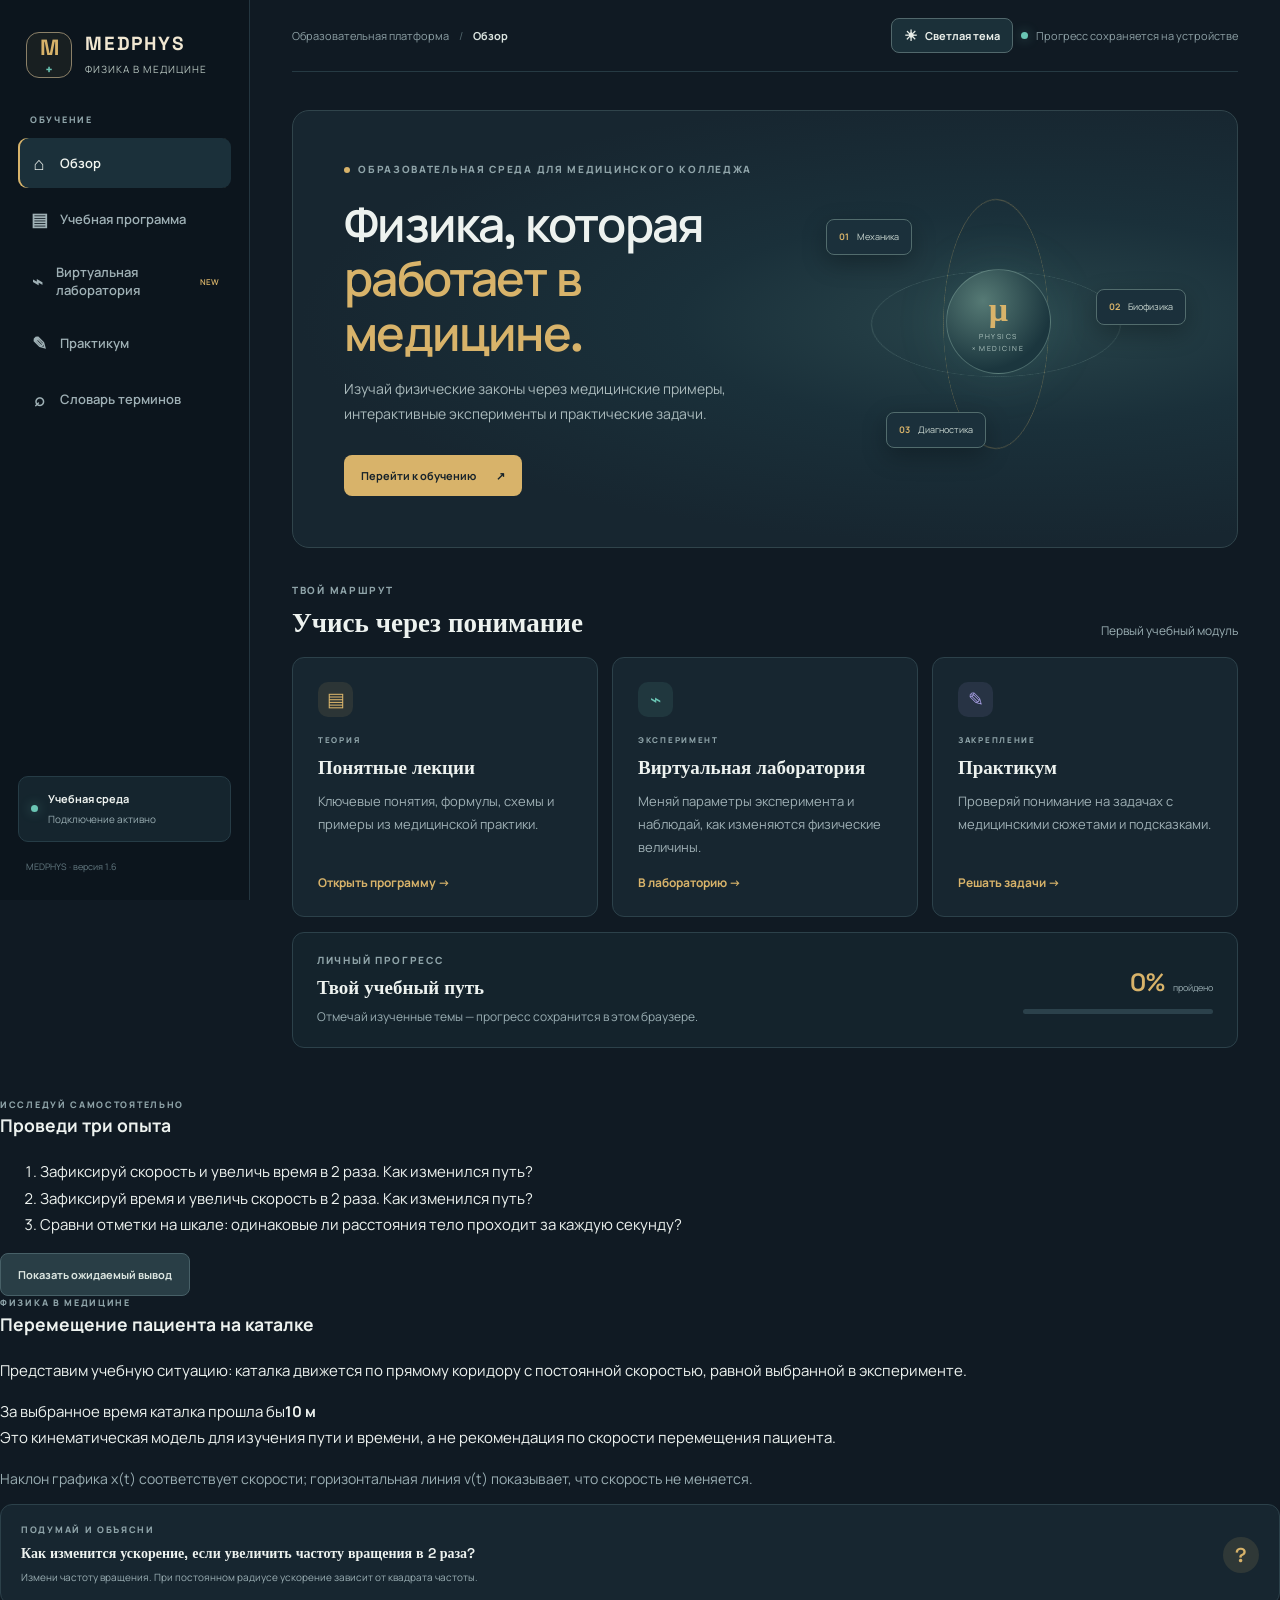
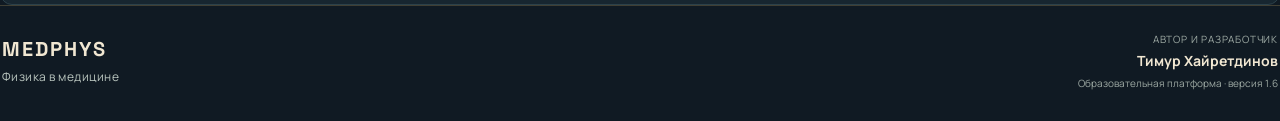
==== commit b85184be: "Добавить учебные блоки лаборатории движения" ====
--- a/docs/index.html
+++ b/docs/index.html
@@ -7,7 +7,7 @@
   <meta name="description" content="MEDPHYS — интерактивная образовательная платформа: физика в медицине.">
   <link rel="manifest" href="./manifest.webmanifest">
   <link rel="icon" href="./favicon.svg" type="image/svg+xml">
-  <link rel="stylesheet" href="./styles.css?v=20">
+  <link rel="stylesheet" href="./styles.css?v=21">
   <title>MEDPHYS — физика в медицине</title>
 </head>
 <body>
@@ -466,7 +466,7 @@
             </div>
             <div class="centrifuge-visual-pair"><div class="graph-card card" id="centrifugeGraphCard"><div class="graph-heading"><div><div class="eyebrow">ЗАВИСИМОСТЬ ВЕЛИЧИН</div><h3>Ускорение и частота вращения</h3></div><span class="graph-legend"><i></i> a(n)</span></div><svg id="centrifugeGraph" viewBox="0 0 640 230" role="img" aria-label="График квадратичной зависимости центростремительного ускорения от частоты вращения"><line x1="58" y1="18" x2="58" y2="184" class="axis"/><line x1="58" y1="184" x2="610" y2="184" class="axis"/><path id="graphCurve" class="graph-curve" d=""/><line id="graphGuide" class="graph-guide" x1="58" y1="18" x2="58" y2="184"/><circle id="graphPoint" class="graph-point" cx="58" cy="184" r="5"/><text x="58" y="207" class="graph-label">500</text><text x="610" y="207" text-anchor="end" class="graph-label">8000 об/мин</text><text x="58" y="12" class="graph-label">a, м/с²</text><text x="610" y="226" text-anchor="end" class="graph-label">n</text><text id="graphCurrent" x="600" y="14" text-anchor="end" class="graph-current">Текущие параметры</text></svg><p class="graph-note">Кривая построена по формуле a = (2πn/60)²r. При постоянном радиусе ускорение растёт пропорционально квадрату частоты.</p></div></div>
 
-            <div class="motion-scene hidden" id="motionScene"><div class="motion-track-wrap"><div class="motion-track"><span class="motion-mark" style="left:0%">0 м</span><span class="motion-mark" style="left:25%">25 м</span><span class="motion-mark" style="left:50%">50 м</span><span class="motion-mark" style="left:75%">75 м</span><span class="motion-mark" style="left:100%">100 м</span><div class="moving-dot" id="movingDot"></div><div class="scene-caption motion-distance-readout" id="motionDistanceLabel" aria-live="polite">Пройденный путь: 0 м за 0 с</div></div></div><div class="motion-live-readout"><b id="motionTimeNow">0,0 с</b><span id="motionXNow">x = 0,0 м</span><span id="motionVNow">v = 2 м/с</span></div><div class="motion-actions"><button type="button" class="secondary-btn" id="motionPlay">▶ Начать</button><button type="button" class="secondary-btn" id="motionPause" disabled>Ⅱ Пауза</button><button type="button" class="secondary-btn" id="motionReset">↺ Сброс</button></div><div class="motion-timeline" id="motionTimeline"></div><p class="graph-note">Модель прямолинейного движения с постоянной скоростью. Условная дистанция на схеме — 100 м; выбранное время задаёт длительность наблюдения.</p></div>
+            <div class="motion-scene hidden" id="motionScene"><div class="motion-track-wrap"><div class="motion-track"><span class="motion-mark" style="left:0%">0 м</span><span class="motion-mark" style="left:25%">25 м</span><span class="motion-mark" style="left:50%">50 м</span><span class="motion-mark" style="left:75%">75 м</span><span class="motion-mark" style="left:100%">100 м</span><div class="moving-dot" id="movingDot"></div><div class="motion-interval-marks" id="motionIntervalMarks" aria-label="Положение тела через каждую секунду"></div></div></div><div class="scene-caption motion-distance-readout" id="motionDistanceLabel" aria-live="polite">Пройденный путь: 0 м за 0 с</div><div class="motion-live-readout"><b id="motionTimeNow">0,0 с</b><span id="motionXNow">x = 0,0 м</span><span id="motionVNow">v = 2 м/с</span></div><div class="motion-actions"><button type="button" class="secondary-btn" id="motionPlay">▶ Начать</button><button type="button" class="secondary-btn" id="motionPause" disabled>Ⅱ Пауза</button><button type="button" class="secondary-btn" id="motionReset">↺ Сброс</button></div><div class="motion-timeline" id="motionTimeline"></div><p class="graph-note">Модель прямолинейного движения с постоянной скоростью. Условная дистанция на схеме — 100 м; выбранное время задаёт длительность наблюдения.</p></div>
 <div class="dynamics-scene hidden" id="dynamicsScene">
               <svg viewBox="0 0 680 250" role="img" aria-label="Модель тележки под действием силы тяги и силы трения">
                 <line x1="45" y1="194" x2="635" y2="194" stroke="#9bbfc0" stroke-width="5"/>
@@ -727,7 +727,20 @@
           </svg>
           <p class="graph-note">При постоянной массе ускорение прямо пропорционально равнодействующей силе: a = ΣF/m.</p>
         </div>
-<div class="graph-card card hidden" id="motionGraphCard"><div class="graph-heading"><div><div class="eyebrow">ГРАФИКИ ДВИЖЕНИЯ</div><h3>Координата и скорость во времени</h3></div></div><div class="motion-graphs-grid"><div><h4>Координата x(t)</h4><svg viewBox="0 0 640 220" role="img" aria-label="График координаты от времени"><line x1="58" y1="18" x2="58" y2="180" class="axis"/><line x1="58" y1="180" x2="610" y2="180" class="axis"/><path id="motionPositionCurve" class="graph-curve" d=""/><circle id="motionPositionPoint" class="graph-point" cx="58" cy="180" r="6"/><text x="58" y="205" class="graph-label">0 с</text><text x="610" y="205" text-anchor="end" class="graph-label" id="motionTimeAxis">10 с</text><text x="58" y="12" class="graph-label">x, м</text><text x="610" y="218" text-anchor="end" class="graph-label">t</text></svg></div><div><h4>Скорость v(t)</h4><svg viewBox="0 0 640 220" role="img" aria-label="График постоянной скорости"><line x1="58" y1="18" x2="58" y2="180" class="axis"/><line x1="58" y1="180" x2="610" y2="180" class="axis"/><path id="motionVelocityCurve" class="graph-curve" d=""/><circle id="motionVelocityPoint" class="graph-point" cx="58" cy="100" r="6"/><text x="58" y="205" class="graph-label">0 с</text><text x="610" y="205" text-anchor="end" class="graph-label" id="motionVelocityTimeAxis">10 с</text><text x="58" y="12" class="graph-label">v, м/с</text><text x="610" y="218" text-anchor="end" class="graph-label">t</text></svg></div></div><p class="graph-note">При равномерном движении координата меняется линейно: x = x₀ + vt. Скорость постоянна: v(t) = const. В этой модели x₀ = 0.</p></div>
+<div class="graph-card card hidden" id="motionGraphCard"><div class="graph-heading"><div><div class="eyebrow">ГРАФИКИ ДВИЖЕНИЯ</div><h3>Координата и скорость во времени</h3></div></div><div class="motion-graphs-grid"><div><h4>Координата x(t)</h4><svg viewBox="0 0 640 220" role="img" aria-label="График координаты от времени"><line x1="58" y1="18" x2="58" y2="180" class="axis"/><line x1="58" y1="180" x2="610" y2="180" class="axis"/><path id="motionPositionCurve" class="graph-curve" d=""/><circle id="motionPositionPoint" class="graph-point" cx="58" cy="180" r="6"/><text x="58" y="205" class="graph-label">0 с</text><text x="610" y="205" text-anchor="end" class="graph-label" id="motionTimeAxis">10 с</text><text x="58" y="12" class="graph-label">x, м</text><text id="motionPositionMax" x="58" y="30" class="graph-label">0 м</text><text x="610" y="218" text-anchor="end" class="graph-label">t</text></svg></div><div><h4>Скорость v(t)</h4><svg viewBox="0 0 640 220" role="img" aria-label="График постоянной скорости"><line x1="58" y1="18" x2="58" y2="180" class="axis"/><line x1="58" y1="180" x2="610" y2="180" class="axis"/><path id="motionVelocityCurve" class="graph-curve" d=""/><circle id="motionVelocityPoint" class="graph-point" cx="58" cy="100" r="6"/><text x="58" y="205" class="graph-label">0 с</text><text x="610" y="205" text-anchor="end" class="graph-label" id="motionVelocityTimeAxis">10 с</text><text x="58" y="12" class="graph-label">v, м/с</text><text id="motionVelocityMax" x="58" y="30" class="graph-label">10 м/с</text><text x="610" y="218" text-anchor="end" class="graph-label">t</text></svg></div></div><p class="graph-note">При равномерном движении координата меняется линейно: x = x₀ + vt. Скорость постоянна: v(t) = const. В этой модели x₀ = 0.</p></div></div>
+<div class="motion-study-grid" id="motionStudyGrid">
+ <article class="motion-study-card"><div class="eyebrow">ИССЛЕДУЙ САМОСТОЯТЕЛЬНО</div><h3>Проведи три опыта</h3>
+  <ol><li>Зафиксируй скорость и увеличь время в 2 раза. Как изменился путь?</li><li>Зафиксируй время и увеличь скорость в 2 раза. Как изменился путь?</li><li>Сравни отметки на шкале: одинаковые ли расстояния тело проходит за каждую секунду?</li></ol>
+  <button type="button" class="secondary-btn" id="motionChallengeReveal" aria-expanded="false">Показать ожидаемый вывод</button>
+  <p class="motion-challenge-answer hidden" id="motionChallengeAnswer">При постоянной скорости путь прямо пропорционален времени. При постоянном времени путь прямо пропорционален скорости. За равные промежутки времени тело проходит равные расстояния.</p>
+ </article>
+ <article class="motion-study-card motion-medical-card"><div class="eyebrow">ФИЗИКА В МЕДИЦИНЕ</div><h3>Перемещение пациента на каталке</h3>
+  <p>Представим учебную ситуацию: каталка движется по прямому коридору с постоянной скоростью, равной выбранной в эксперименте.</p>
+  <div class="motion-medical-result"><span>За выбранное время каталка прошла бы</span><strong id="motionMedicalValue">10 м</strong></div>
+  <p class="motion-medical-note">Это кинематическая модель для изучения пути и времени, а не рекомендация по скорости перемещения пациента.</p>
+ </article>
+</div>
+<p class="graph-note motion-graph-footnote">Наклон графика x(t) соответствует скорости; горизонтальная линия v(t) показывает, что скорость не меняется.</p>
         <div class="reflection card"><div><div class="eyebrow">ПОДУМАЙ И ОБЪЯСНИ</div><h3 id="questionTitle">Как изменится ускорение, если увеличить частоту вращения в 2 раза?</h3><p id="questionText">Используй ползунок частоты и сравни результат. Обрати внимание на зависимость ускорения от квадрата угловой скорости.</p></div><div class="reflection-mark">?</div></div>
       </section>
 
@@ -2297,6 +2310,6 @@
       </footer>
     </main>
   </div>
-  <script src="./app.js?v=15"></script>
+  <script src="./app.js?v=16"></script>
 </body>
 </html>
--- a/docs/styles.css
+++ b/docs/styles.css
@@ -746,3 +746,6 @@
  .motion-scene>.graph-note{font-size:11px}
  .lab-explain{font-size:12px;line-height:1.6;margin-top:16px}
 }
+
+/* MEDPHYS v50 · missing motion readout */
+.motion-distance-readout{display:block;min-height:22px;margin:0;padding:4px 0;text-align:center;font-size:12px;line-height:1.5;color:var(--muted);letter-spacing:0}
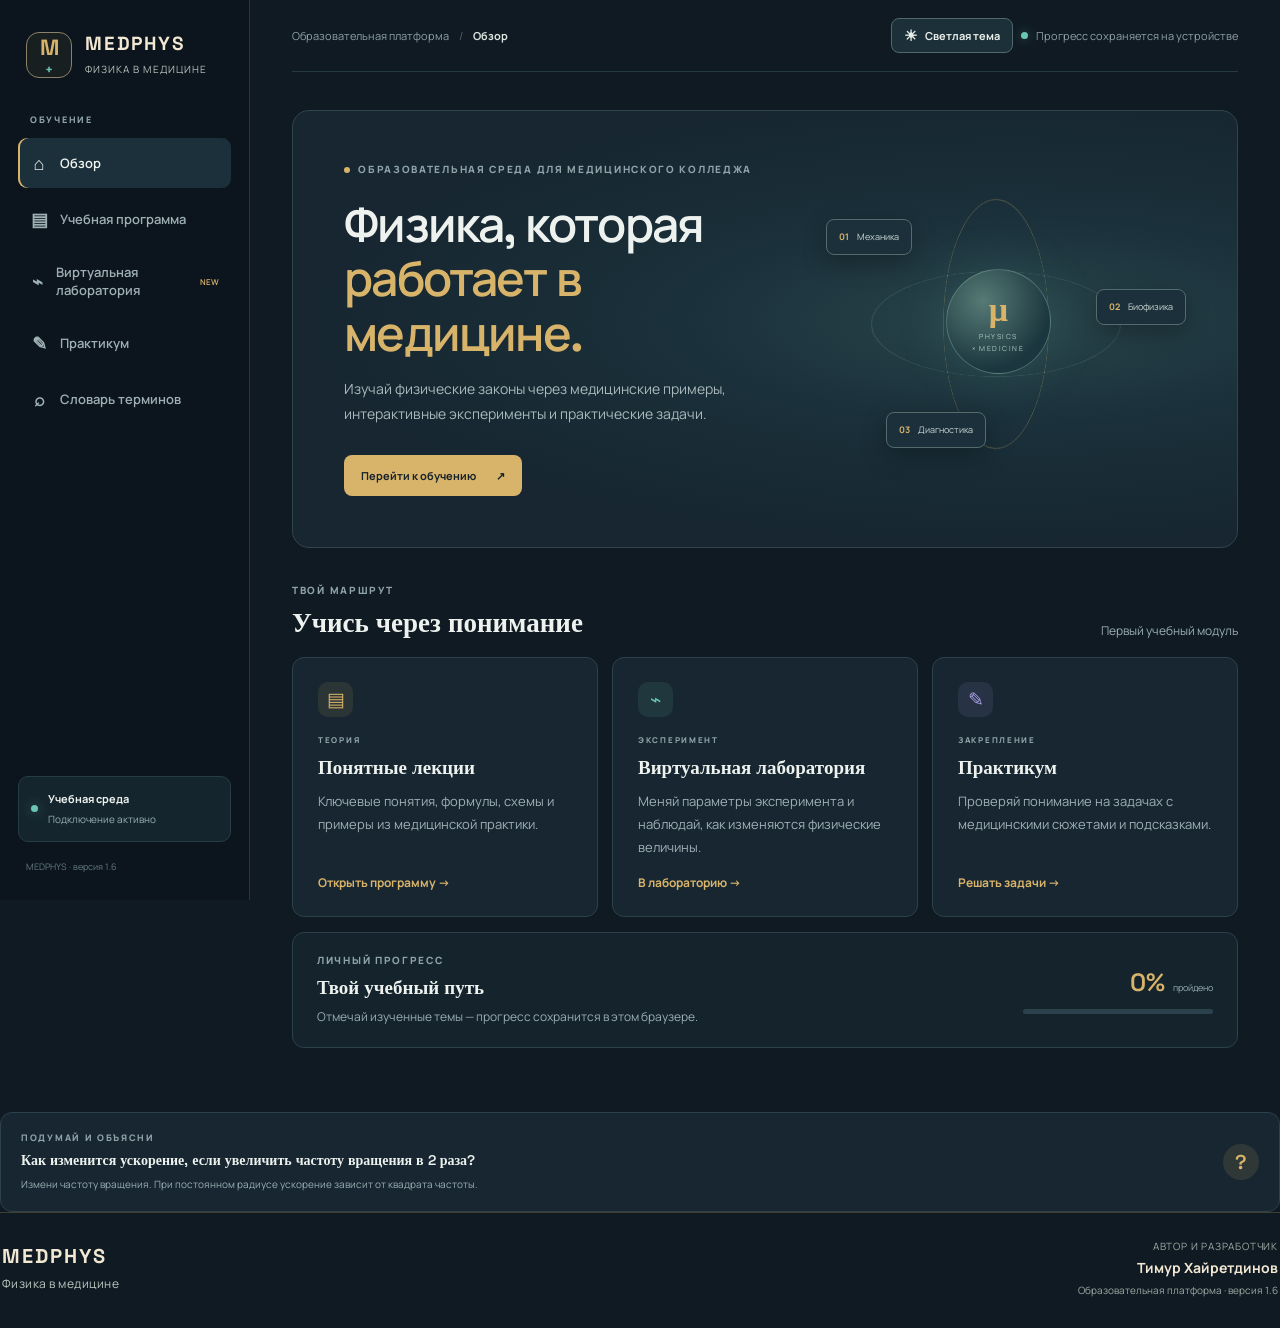
==== commit 88901dd3: "Показывать учебные задания только в эксперименте движения" ====
--- a/docs/index.html
+++ b/docs/index.html
@@ -728,7 +728,7 @@
           <p class="graph-note">При постоянной массе ускорение прямо пропорционально равнодействующей силе: a = ΣF/m.</p>
         </div>
 <div class="graph-card card hidden" id="motionGraphCard"><div class="graph-heading"><div><div class="eyebrow">ГРАФИКИ ДВИЖЕНИЯ</div><h3>Координата и скорость во времени</h3></div></div><div class="motion-graphs-grid"><div><h4>Координата x(t)</h4><svg viewBox="0 0 640 220" role="img" aria-label="График координаты от времени"><line x1="58" y1="18" x2="58" y2="180" class="axis"/><line x1="58" y1="180" x2="610" y2="180" class="axis"/><path id="motionPositionCurve" class="graph-curve" d=""/><circle id="motionPositionPoint" class="graph-point" cx="58" cy="180" r="6"/><text x="58" y="205" class="graph-label">0 с</text><text x="610" y="205" text-anchor="end" class="graph-label" id="motionTimeAxis">10 с</text><text x="58" y="12" class="graph-label">x, м</text><text id="motionPositionMax" x="58" y="30" class="graph-label">0 м</text><text x="610" y="218" text-anchor="end" class="graph-label">t</text></svg></div><div><h4>Скорость v(t)</h4><svg viewBox="0 0 640 220" role="img" aria-label="График постоянной скорости"><line x1="58" y1="18" x2="58" y2="180" class="axis"/><line x1="58" y1="180" x2="610" y2="180" class="axis"/><path id="motionVelocityCurve" class="graph-curve" d=""/><circle id="motionVelocityPoint" class="graph-point" cx="58" cy="100" r="6"/><text x="58" y="205" class="graph-label">0 с</text><text x="610" y="205" text-anchor="end" class="graph-label" id="motionVelocityTimeAxis">10 с</text><text x="58" y="12" class="graph-label">v, м/с</text><text id="motionVelocityMax" x="58" y="30" class="graph-label">10 м/с</text><text x="610" y="218" text-anchor="end" class="graph-label">t</text></svg></div></div><p class="graph-note">При равномерном движении координата меняется линейно: x = x₀ + vt. Скорость постоянна: v(t) = const. В этой модели x₀ = 0.</p></div></div>
-<div class="motion-study-grid" id="motionStudyGrid">
+<div class="motion-study-grid hidden" id="motionStudyGrid">
  <article class="motion-study-card"><div class="eyebrow">ИССЛЕДУЙ САМОСТОЯТЕЛЬНО</div><h3>Проведи три опыта</h3>
   <ol><li>Зафиксируй скорость и увеличь время в 2 раза. Как изменился путь?</li><li>Зафиксируй время и увеличь скорость в 2 раза. Как изменился путь?</li><li>Сравни отметки на шкале: одинаковые ли расстояния тело проходит за каждую секунду?</li></ol>
   <button type="button" class="secondary-btn" id="motionChallengeReveal" aria-expanded="false">Показать ожидаемый вывод</button>
@@ -740,7 +740,7 @@
   <p class="motion-medical-note">Это кинематическая модель для изучения пути и времени, а не рекомендация по скорости перемещения пациента.</p>
  </article>
 </div>
-<p class="graph-note motion-graph-footnote">Наклон графика x(t) соответствует скорости; горизонтальная линия v(t) показывает, что скорость не меняется.</p>
+<p class="graph-note motion-graph-footnote hidden">Наклон графика x(t) соответствует скорости; горизонтальная линия v(t) показывает, что скорость не меняется.</p>
         <div class="reflection card"><div><div class="eyebrow">ПОДУМАЙ И ОБЪЯСНИ</div><h3 id="questionTitle">Как изменится ускорение, если увеличить частоту вращения в 2 раза?</h3><p id="questionText">Используй ползунок частоты и сравни результат. Обрати внимание на зависимость ускорения от квадрата угловой скорости.</p></div><div class="reflection-mark">?</div></div>
       </section>
 
--- a/docs/styles.css
+++ b/docs/styles.css
@@ -749,3 +749,21 @@
 
 /* MEDPHYS v50 · missing motion readout */
 .motion-distance-readout{display:block;min-height:22px;margin:0;padding:4px 0;text-align:center;font-size:12px;line-height:1.5;color:var(--muted);letter-spacing:0}
+
+/* MEDPHYS v51 · motion experiment study and equal-interval marks */
+.motion-interval-marks{position:absolute;inset:0;pointer-events:none}
+.motion-interval-mark{position:absolute;top:-15px;width:2px;height:38px;background:rgba(255,255,255,.5);transform:translateX(-1px)}
+.motion-interval-mark:after{content:"";position:absolute;left:-3px;bottom:-2px;width:8px;height:8px;border-radius:50%;background:#e4bd70}
+.motion-interval-mark.passed:after{background:#69c4b2;box-shadow:0 0 8px rgba(105,196,178,.65)}
+.motion-study-grid{display:grid;grid-template-columns:repeat(2,minmax(0,1fr));gap:12px;margin:16px 0}
+.motion-study-card{min-width:0;padding:16px;border:1px solid var(--line);border-radius:14px;background:rgba(255,255,255,.025)}
+.motion-study-card h3{margin:6px 0 10px;font-size:16px;color:var(--text)}
+.motion-study-card ol{padding-left:19px;margin:8px 0 14px;color:var(--muted);font-size:12px;line-height:1.65}
+.motion-study-card li+li{margin-top:7px}
+.motion-study-card button{font-size:12px;padding:9px 12px}
+.motion-challenge-answer{margin:12px 0 0;padding:10px;border-radius:9px;background:rgba(105,196,178,.09);color:var(--teal);font-size:12px;line-height:1.6}
+.motion-medical-result{display:flex;flex-direction:column;gap:4px;padding:12px;margin:12px 0;border-radius:10px;background:rgba(223,182,107,.08)}
+.motion-medical-result span{font-size:11px;color:var(--muted)}.motion-medical-result strong{font-size:24px;color:var(--gold)}
+.motion-medical-note{font-size:10px!important;line-height:1.55!important;color:var(--muted)!important}
+.motion-graph-footnote{margin-top:4px}
+@media(max-width:650px){.motion-study-grid{grid-template-columns:1fr;gap:10px}.motion-study-card{padding:13px}.motion-study-card h3{font-size:15px}}
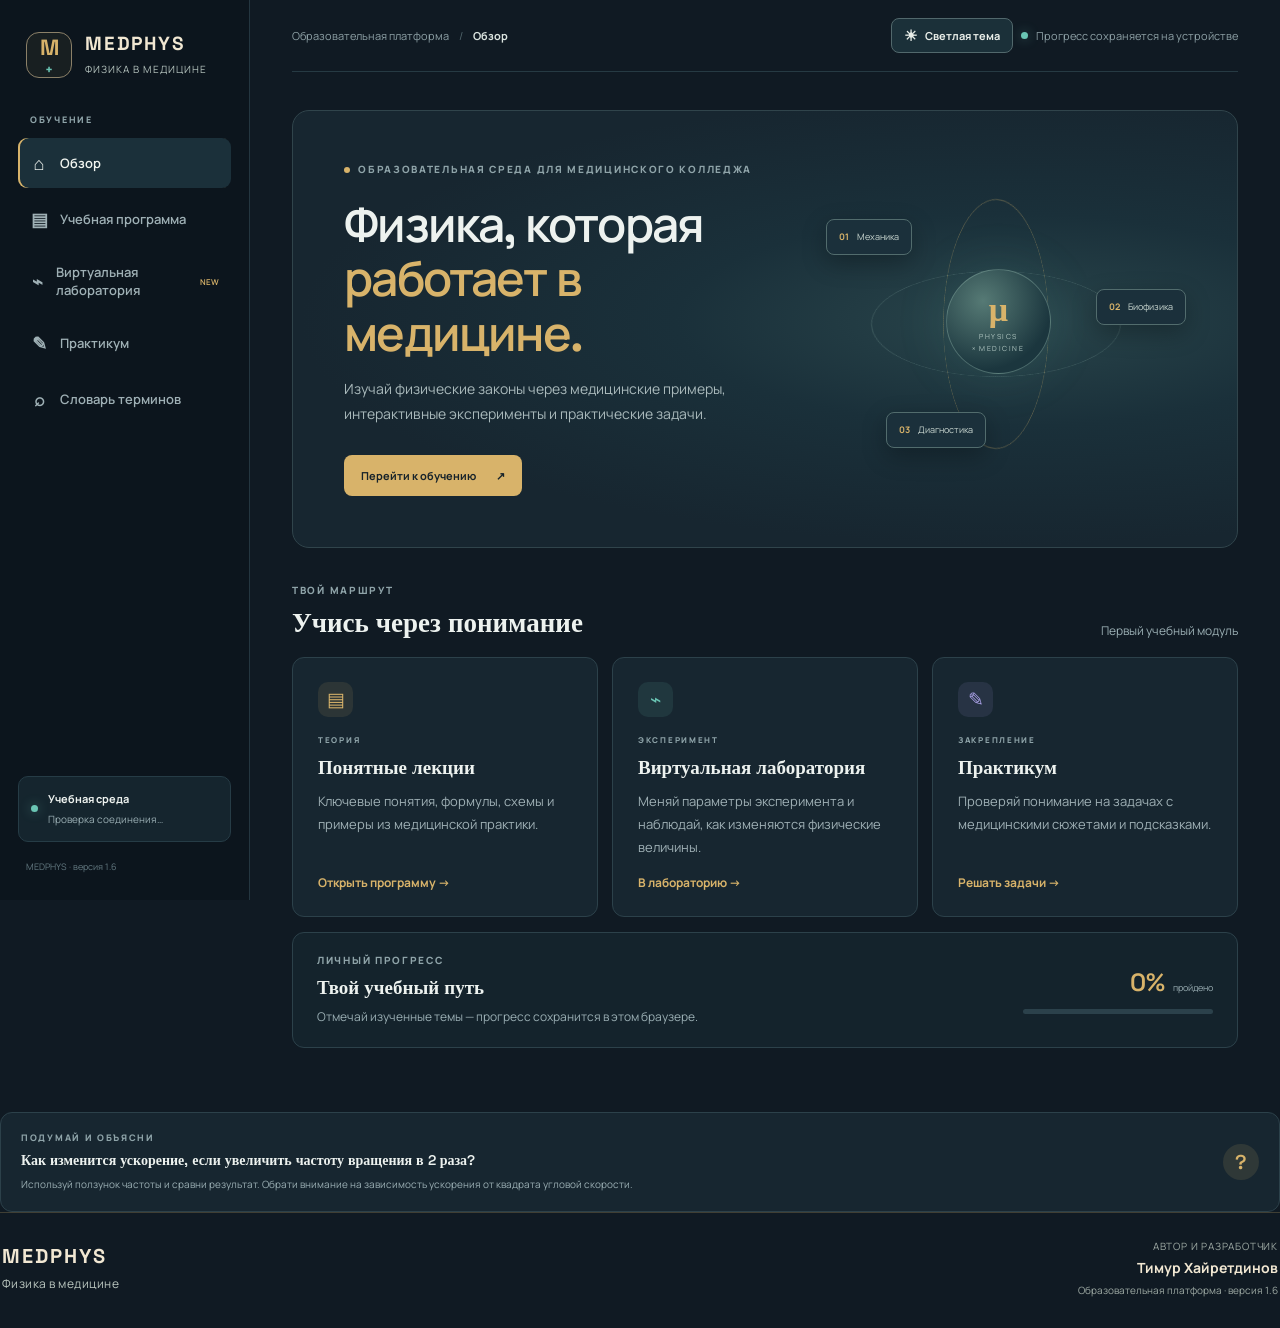
==== commit 8cd3def5: "Добавить лабораторию импульса и столкновений" ====
--- a/docs/index.html
+++ b/docs/index.html
@@ -7,7 +7,7 @@
   <meta name="description" content="MEDPHYS — интерактивная образовательная платформа: физика в медицине.">
   <link rel="manifest" href="./manifest.webmanifest">
   <link rel="icon" href="./favicon.svg" type="image/svg+xml">
-  <link rel="stylesheet" href="./styles.css?v=21">
+  <link rel="stylesheet" href="./styles.css?v=24">
   <title>MEDPHYS — физика в медицине</title>
 </head>
 <body>
@@ -456,7 +456,7 @@
 
       <section class="page" id="page-lab">
         <div class="page-heading"><div class="eyebrow">ИНТЕРАКТИВНЫЕ ЭКСПЕРИМЕНТЫ</div><h1>Виртуальная лаборатория</h1><p>Изменяй параметры модели, наблюдай за результатом и связывай физические законы с медицинским оборудованием.</p></div>
-        <div class="lab-tabs"><button class="lab-tab active" data-lab="centrifuge">Медицинская центрифуга</button><button class="lab-tab" data-lab="motion">Равномерное движение</button><button class="lab-tab" data-lab="flow">Гидродинамика: кровоток</button><button class="lab-tab" data-lab="dynamics">Второй закон Ньютона</button></div>
+        <div class="lab-tabs"><button class="lab-tab active" data-lab="centrifuge">Медицинская центрифуга</button><button class="lab-tab" data-lab="motion">Равномерное движение</button><button class="lab-tab" data-lab="flow">Гидродинамика: кровоток</button><button class="lab-tab" data-lab="dynamics">Второй закон Ньютона</button><button class="lab-tab" data-lab="momentum">Импульс и столкновения</button></div>
         <div class="lab-layout">
           <div class="lab-visual card">
             <div class="lab-top"><span class="live-tag"><i></i> МОДЕЛЬ В РЕАЛЬНОМ ВРЕМЕНИ</span><span class="muted" id="labMode">ЭКСПЕРИМЕНТ 01</span></div>
@@ -467,7 +467,40 @@
             <div class="centrifuge-visual-pair"><div class="graph-card card" id="centrifugeGraphCard"><div class="graph-heading"><div><div class="eyebrow">ЗАВИСИМОСТЬ ВЕЛИЧИН</div><h3>Ускорение и частота вращения</h3></div><span class="graph-legend"><i></i> a(n)</span></div><svg id="centrifugeGraph" viewBox="0 0 640 230" role="img" aria-label="График квадратичной зависимости центростремительного ускорения от частоты вращения"><line x1="58" y1="18" x2="58" y2="184" class="axis"/><line x1="58" y1="184" x2="610" y2="184" class="axis"/><path id="graphCurve" class="graph-curve" d=""/><line id="graphGuide" class="graph-guide" x1="58" y1="18" x2="58" y2="184"/><circle id="graphPoint" class="graph-point" cx="58" cy="184" r="5"/><text x="58" y="207" class="graph-label">500</text><text x="610" y="207" text-anchor="end" class="graph-label">8000 об/мин</text><text x="58" y="12" class="graph-label">a, м/с²</text><text x="610" y="226" text-anchor="end" class="graph-label">n</text><text id="graphCurrent" x="600" y="14" text-anchor="end" class="graph-current">Текущие параметры</text></svg><p class="graph-note">Кривая построена по формуле a = (2πn/60)²r. При постоянном радиусе ускорение растёт пропорционально квадрату частоты.</p></div></div>
 
             <div class="motion-scene hidden" id="motionScene"><div class="motion-track-wrap"><div class="motion-track"><span class="motion-mark" style="left:0%">0 м</span><span class="motion-mark" style="left:25%">25 м</span><span class="motion-mark" style="left:50%">50 м</span><span class="motion-mark" style="left:75%">75 м</span><span class="motion-mark" style="left:100%">100 м</span><div class="moving-dot" id="movingDot"></div><div class="motion-interval-marks" id="motionIntervalMarks" aria-label="Положение тела через каждую секунду"></div></div></div><div class="scene-caption motion-distance-readout" id="motionDistanceLabel" aria-live="polite">Пройденный путь: 0 м за 0 с</div><div class="motion-live-readout"><b id="motionTimeNow">0,0 с</b><span id="motionXNow">x = 0,0 м</span><span id="motionVNow">v = 2 м/с</span></div><div class="motion-actions"><button type="button" class="secondary-btn" id="motionPlay">▶ Начать</button><button type="button" class="secondary-btn" id="motionPause" disabled>Ⅱ Пауза</button><button type="button" class="secondary-btn" id="motionReset">↺ Сброс</button></div><div class="motion-timeline" id="motionTimeline"></div><p class="graph-note">Модель прямолинейного движения с постоянной скоростью. Условная дистанция на схеме — 100 м; выбранное время задаёт длительность наблюдения.</p></div>
-<div class="dynamics-scene hidden" id="dynamicsScene">
+<div class="momentum-scene hidden" id="momentumScene">
+ <div class="momentum-stage">
+  <svg viewBox="0 0 680 250" role="img" aria-label="Два тела до и после одномерного столкновения; стрелки показывают направления и величины скоростей">
+   <line x1="30" y1="110" x2="650" y2="110" stroke="#789196" stroke-width="3"/>
+   <line x1="30" y1="220" x2="650" y2="220" stroke="#789196" stroke-width="3"/>
+   <text x="34" y="24" fill="#a9c0c1" font-size="14">ДО столкновения</text>
+   <text x="34" y="138" fill="#a9c0c1" font-size="14">ПОСЛЕ столкновения</text>
+   <rect id="momentumBody1Before" x="115" y="48" width="72" height="48" rx="9" fill="#62bfae"/>
+   <rect id="momentumBody2Before" x="450" y="48" width="72" height="48" rx="9" fill="#dfb66b"/>
+   <text x="151" y="78" text-anchor="middle" fill="#20323a" font-size="17" font-weight="700">m₁</text>
+   <text x="486" y="78" text-anchor="middle" fill="#20323a" font-size="17" font-weight="700">m₂</text>
+   <path id="momentumBeforeArrow1" d="M187 72 H280 M266 60 L282 72 L266 84" stroke="#62bfae" stroke-width="5" fill="none"/>
+   <path id="momentumBeforeArrow2" d="M450 72 H365 M379 60 L363 72 L379 84" stroke="#dfb66b" stroke-width="5" fill="none"/>
+   <rect id="momentumBody1After" x="115" y="158" width="72" height="48" rx="9" fill="#62bfae"/>
+   <rect id="momentumBody2After" x="450" y="158" width="72" height="48" rx="9" fill="#dfb66b"/>
+   <text id="momentumAfterLabel" x="340" y="242" text-anchor="middle" fill="#a9c0c1" font-size="13">Скорости после столкновения</text>
+   <path id="momentumAfterArrow1" d="M187 182 H280 M266 170 L282 182 L266 194" stroke="#62bfae" stroke-width="5" fill="none"/>
+   <path id="momentumAfterArrow2" d="M450 182 H365 M379 170 L363 182 L379 194" stroke="#dfb66b" stroke-width="5" fill="none"/>
+  </svg>
+ </div>
+ <div class="momentum-type" role="group" aria-label="Тип столкновения">
+  <button type="button" class="momentum-type-btn active" data-collision="elastic" aria-pressed="true">Упругое</button>
+  <button type="button" class="momentum-type-btn" data-collision="inelastic" aria-pressed="false">Неупругое (сцепляются)</button>
+ </div>
+ <div class="momentum-results" aria-live="polite">
+  <div><span>Импульс до столкновения</span><strong id="momentumBefore">—</strong></div>
+  <div><span>Импульс после столкновения</span><strong id="momentumAfter">—</strong></div>
+  <div><span>Скорость тела 1 после</span><strong id="momentumV1After">—</strong></div>
+  <div><span>Скорость тела 2 после</span><strong id="momentumV2After">—</strong></div>
+ </div>
+ <div class="newton-conclusion" id="momentumConclusion">Импульс замкнутой системы сохраняется: суммарный импульс до и после столкновения одинаков.</div>
+ <div class="newton-medical"><div class="eyebrow">ФИЗИКА В МЕДИЦИНЕ</div><b>Передача импульса при столкновении</b><p>Модель помогает понять, почему при столкновении важны масса и скорость движущегося объекта. В медицинском контексте это основа для обсуждения травм при падениях и столкновениях, но расчёт не является оценкой индивидуального риска травмы.</p></div>
+ <p class="momentum-note">Одномерная модель. Упругое столкновение сохраняет и импульс, и кинетическую энергию. При абсолютно неупругом столкновении тела после контакта движутся вместе: импульс сохраняется, но часть кинетической энергии переходит в другие формы. Внешними силами пренебрегаем.</p>
+</div>\n<div class="dynamics-scene hidden" id="dynamicsScene">
               <svg viewBox="0 0 680 250" role="img" aria-label="Модель тележки под действием силы тяги и силы трения">
                 <line x1="45" y1="194" x2="635" y2="194" stroke="#9bbfc0" stroke-width="5"/>
                 <rect x="205" y="112" width="190" height="68" rx="12" fill="#dce8e3" stroke="#62bfae" stroke-width="3"/>
@@ -608,7 +641,17 @@
               <input id="pressure" type="range" min="500" max="3000" step="100" value="1500">
               <div class="range-ends"><span>500 Па</span><span>3000 Па</span></div>
             </div>
-            <div id="dynamicsControls" class="hidden">
+            <div id="momentumControls" class="hidden">
+ <label class="range-label"><span>Масса тела 1</span><b><output id="momentumMass1Out">2</output> кг</b></label>
+ <input id="momentumMass1" type="range" min="1" max="10" step="0.5" value="2">
+ <label class="range-label"><span>Начальная скорость тела 1</span><b><output id="momentumU1Out">3</output> м/с</b></label>
+ <input id="momentumU1" type="range" min="-5" max="5" step="0.5" value="3">
+ <label class="range-label"><span>Масса тела 2</span><b><output id="momentumMass2Out">3</output> кг</b></label>
+ <input id="momentumMass2" type="range" min="1" max="10" step="0.5" value="3">
+ <label class="range-label"><span>Начальная скорость тела 2</span><b><output id="momentumU2Out">−1</output> м/с</b></label>
+ <input id="momentumU2" type="range" min="-5" max="5" step="0.5" value="-1">
+ <div class="range-ends"><span>Движение влево: −5 м/с</span><span>Вправо: +5 м/с</span></div>
+</div>\n<div id="dynamicsControls" class="hidden">
               <label class="range-label"><span>Масса тележки</span><b><output id="dynMassOut">20</output> кг</b></label>
               <input id="dynMass" type="range" min="5" max="100" step="1" value="20">
               <div class="range-ends"><span>5 кг</span><span>100 кг</span></div>
@@ -618,9 +661,79 @@
               <label class="range-label"><span>Сила сопротивления</span><b><output id="dynFrictionOut">10</output> Н</b></label>
               <input id="dynFriction" type="range" min="0" max="100" step="1" value="10">
               <div class="range-ends"><span>0 Н</span><span>100 Н</span></div>
+              <div class="newton-investigation">
+                <div class="dynamics-extra-title">Сравнительные опыты · второй закон Ньютона</div>
+                <p class="newton-intro">Выбери опыт: модель установит исходные параметры. Затем меняй ползунки и сравнивай ускорение.</p>
+                <div class="newton-presets">
+                  <button type="button" class="newton-preset active" data-newton-preset="force">1. Меняем силу</button>
+                  <button type="button" class="newton-preset" data-newton-preset="mass">2. Меняем массу</button>
+                  <button type="button" class="newton-preset" data-newton-preset="balance">3. Баланс сил</button>
+                </div>
+                <div class="newton-comparison" id="newtonComparison" aria-live="polite">
+                  <div class="newton-comparison-title" id="newtonComparisonTitle">Опыт 1. Как сила влияет на ускорение?</div>
+                  <p id="newtonComparisonText">Сравни два значения равнодействующей при одинаковой массе.</p>
+                  <div class="newton-bars" id="newtonBars"></div>
+                  <div class="newton-conclusion" id="newtonConclusion"></div>
+                </div>
+                <div class="newton-medical">
+                  <div class="eyebrow">ФИЗИКА В МЕДИЦИНЕ</div>
+                  <b>Каталка с разной нагрузкой</b>
+                  <p>При одинаковой равнодействующей силе более массивная система «каталка + пациент» получает меньшее ускорение. Это иллюстрация закона Ньютона, а не инструкция по перемещению пациента.</p>
+                </div>
+              </div>
             </div>
             <div id="dynamicsExtra" class="dynamics-extra hidden">
-              <div class="dynamics-extra-title">Дополнительные эксперименты</div>
+              <div class="dynamics-extra-title">Исследования второго закона Ньютона</div>
+<div class="dyn-study-panel" id="thirdLawPanel">
+ <div class="dynamics-extra-title">Исследование третьего закона Ньютона</div>
+ <p class="dyn-study-description">Два тела взаимодействуют друг с другом. Сила, с которой тело A действует на тело B, равна по модулю и противоположна по направлению силе, с которой тело B действует на тело A. Эти силы приложены к разным телам.</p>
+ <div class="third-law-scene">
+  <svg viewBox="0 0 680 230" role="img" aria-label="Два взаимодействующих тела: силы действия и противодействия равны по величине и направлены противоположно">
+   <line x1="35" y1="174" x2="645" y2="174" stroke="#789196" stroke-width="3"/>
+   <rect x="112" y="105" width="150" height="62" rx="12" fill="#dce8e3" stroke="#62bfae" stroke-width="3"/>
+   <rect x="418" y="105" width="150" height="62" rx="12" fill="#dce8e3" stroke="#62bfae" stroke-width="3"/>
+   <text x="187" y="143" text-anchor="middle" fill="#20323a" font-size="18" font-weight="700">Тело A</text>
+   <text x="493" y="143" text-anchor="middle" fill="#20323a" font-size="18" font-weight="700">Тело B</text>
+   <path id="thirdForceA" d="M112 88 H42 M58 74 L40 88 L58 102" stroke="#dfb66b" stroke-width="6" fill="none" stroke-linecap="round"/>
+   <path id="thirdForceB" d="M568 88 H638 M622 74 L640 88 L622 102" stroke="#d87578" stroke-width="6" fill="none" stroke-linecap="round"/>
+   <text x="44" y="55" fill="#dfb66b" font-size="15" font-weight="700">F B→A</text>
+   <text x="636" y="55" text-anchor="end" fill="#d87578" font-size="15" font-weight="700">F A→B</text>
+   <text x="340" y="210" text-anchor="middle" fill="#a9c0c1" font-size="13">СИЛЫ ВЗАИМОДЕЙСТВИЯ ПРИЛОЖЕНЫ К РАЗНЫМ ТЕЛАМ</text>
+  </svg>
+ </div>
+ <div class="third-law-controls">
+  <label class="range-label"><span>Модуль силы взаимодействия</span><b><output id="thirdForceOut">40</output> Н</b></label>
+  <input id="thirdForceInput" type="range" min="5" max="100" step="5" value="40">
+  <label class="range-label"><span>Масса тела A</span><b><output id="thirdMassAOut">20</output> кг</b></label>
+  <input id="thirdMassAInput" type="range" min="5" max="100" step="5" value="20">
+  <label class="range-label"><span>Масса тела B</span><b><output id="thirdMassBOut">40</output> кг</b></label>
+  <input id="thirdMassBInput" type="range" min="5" max="100" step="5" value="40">
+ </div>
+ <div class="third-law-results" aria-live="polite">
+  <div><span>Сила на тело A</span><strong id="thirdForceAValue">40 Н ←</strong><small>ускорение A: <b id="thirdAccelA">2,00 м/с²</b></small></div>
+  <div><span>Сила на тело B</span><strong id="thirdForceBValue">40 Н →</strong><small>ускорение B: <b id="thirdAccelB">1,00 м/с²</b></small></div>
+ </div>
+ <div class="newton-conclusion" id="thirdLawConclusion">Силы равны по модулю (40 Н), противоположны по направлению и приложены к разным телам. Ускорения могут различаться, потому что массы тел различны.</div>
+ <div class="newton-medical"><div class="eyebrow">ФИЗИКА В МЕДИЦИНЕ</div><b>Почему человек может идти?</b><p>Стопа давит на поверхность назад, а поверхность действует на стопу силой трения вперёд. Эти силы равны по модулю и противоположны, но приложены к разным телам. При взаимодействии рук с каталкой человек также действует на неё, а каталка — на человека.</p></div>
+ <p class="third-law-note">Важно: силы действия и противодействия не уравновешивают друг друга, поскольку приложены не к одному телу. В модели ускорения рассчитаны для случая, когда результирующая сила на каждом теле представлена только этой парой взаимодействия; реальные контакты могут включать и другие силы.</p>
+</div>
+\n<div class="dyn-study-panel" id="dynStudyPanel">
+ <div class="dyn-study-tabs" role="group" aria-label="Сравнительные опыты">
+  <button type="button" class="dyn-study-tab active" data-study="force">1 · Сила</button>
+  <button type="button" class="dyn-study-tab" data-study="mass">2 · Масса</button>
+  <button type="button" class="dyn-study-tab" data-study="balance">3 · Равновесие</button>
+ </div>
+ <p class="dyn-study-description" id="dynStudyDescription">Масса постоянна. Меняй силу тяги и наблюдай, как меняется ускорение.</p>
+ <div class="dyn-study-sliders">
+  <label class="range-label"><span id="dynStudyLabel1">Сила тяги</span><b><output id="dynStudyOut1">50</output> Н</b></label>
+  <input id="dynStudyInput1" type="range" min="0" max="100" step="5" value="50">
+  <label class="range-label"><span id="dynStudyLabel2">Масса тележки</span><b><output id="dynStudyOut2">20</output> кг</b></label>
+  <input id="dynStudyInput2" type="range" min="5" max="100" step="1" value="20">
+ </div>
+ <div class="dyn-study-result" id="dynStudyResult" aria-live="polite">ΣF = 40 Н · a = 2,00 м/с²</div>
+ <div class="dyn-study-comparison" id="dynStudyComparison"></div>
+ <div class="dyn-study-medical"><b>Физика в медицине · каталка</b><p id="dynStudyMedical">При неизменной массе увеличение равнодействующей силы увеличивает ускорение в той же пропорции.</p></div>
+</div><div class="dynamics-extra-title">Дополнительные эксперименты</div>
               <div class="dynamics-subtabs" role="tablist" aria-label="Эксперименты по динамике">
                 <button class="dynamics-subtab active" data-dynmode="forces">Сложение сил</button>
                 <button class="dynamics-subtab" data-dynmode="friction">Трение</button>
@@ -2310,6 +2423,6 @@
       </footer>
     </main>
   </div>
-  <script src="./app.js?v=16"></script>
+  <script src="./app.js?v=19"></script>
 </body>
 </html>
--- a/docs/styles.css
+++ b/docs/styles.css
@@ -767,3 +767,48 @@
 .motion-medical-note{font-size:10px!important;line-height:1.55!important;color:var(--muted)!important}
 .motion-graph-footnote{margin-top:4px}
 @media(max-width:650px){.motion-study-grid{grid-template-columns:1fr;gap:10px}.motion-study-card{padding:13px}.motion-study-card h3{font-size:15px}}
+
+/* MEDPHYS v52 · Newton's second law comparative investigations */
+.newton-investigation{margin:16px 0;padding:15px;border:1px solid var(--line);border-radius:14px;background:rgba(255,255,255,.025)}
+.newton-intro{font-size:12px;line-height:1.55;color:var(--muted);margin:6px 0 12px}
+.newton-presets{display:grid;grid-template-columns:repeat(3,minmax(0,1fr));gap:7px}
+.newton-preset{min-width:0;padding:10px 6px;border:1px solid var(--line);border-radius:9px;background:rgba(255,255,255,.035);color:var(--text);font-size:11px;line-height:1.35}
+.newton-preset.active{border-color:var(--gold);background:rgba(223,182,107,.12);color:var(--gold)}
+.newton-comparison{margin-top:14px;padding:12px;border-radius:11px;background:rgba(0,0,0,.12)}
+.newton-comparison-title{font-size:14px;font-weight:700;color:var(--text)}
+.newton-comparison>p{font-size:11px;line-height:1.55;color:var(--muted);margin:7px 0 12px}
+.newton-bar-row{display:grid;grid-template-columns:minmax(80px,1fr) minmax(60px,1.3fr) auto;gap:8px;align-items:center;margin:9px 0;font-size:10px;color:var(--muted)}
+.newton-bar-track{height:10px;border-radius:10px;background:rgba(255,255,255,.08);overflow:hidden}
+.newton-bar-track i{display:block;height:100%;border-radius:10px;background:linear-gradient(90deg,#62bfae,#dfb66b)}
+.newton-bar-row b{font-size:10px;color:var(--text);white-space:nowrap}
+.newton-conclusion{margin-top:12px;padding:10px;border-left:3px solid var(--teal);background:rgba(98,191,174,.08);font-size:11px;line-height:1.55;color:var(--text)}
+.newton-medical{margin-top:13px;padding:12px;border-radius:10px;background:rgba(223,182,107,.07)}
+.newton-medical b{display:block;margin:4px 0;font-size:13px;color:var(--gold)}
+.newton-medical p{margin:4px 0 0;font-size:11px;line-height:1.55;color:var(--muted)}
+@media(max-width:650px){.newton-investigation{padding:11px}.newton-presets{gap:5px}.newton-preset{font-size:10px;padding:9px 4px}.newton-bar-row{grid-template-columns:minmax(72px,1fr) minmax(48px,1fr);gap:6px}.newton-bar-row b{grid-column:2;justify-self:end}.newton-bar-track{grid-column:1/-1;grid-row:2}}
+
+/* MEDPHYS v52 · comparative Newton second-law studies */
+.dyn-study-panel{padding:14px;margin:12px 0 18px;border:1px solid var(--line);border-radius:14px;background:rgba(255,255,255,.025)}
+.dyn-study-tabs{display:grid;grid-template-columns:repeat(3,minmax(0,1fr));gap:6px;margin-bottom:12px}
+.dyn-study-tab{min-width:0;padding:9px 5px;border:1px solid var(--line);border-radius:9px;background:transparent;color:var(--muted);font-size:12px}
+.dyn-study-tab.active{background:rgba(98,191,174,.14);border-color:var(--teal);color:var(--teal);font-weight:700}
+.dyn-study-description{font-size:12px;line-height:1.55;color:var(--muted);margin:8px 0 14px}
+.dyn-study-sliders{display:grid;gap:6px}
+.dyn-study-sliders input:disabled{opacity:.5}
+.dyn-study-result{padding:12px;margin:14px 0 8px;border-radius:10px;background:rgba(223,182,107,.1);color:var(--gold);font-weight:700;font-size:15px}
+.dyn-study-comparison{font-size:12px;line-height:1.6;color:var(--text);padding:8px 0}
+.dyn-study-medical{border-top:1px solid var(--line);padding-top:12px;margin-top:8px;font-size:12px;line-height:1.6;color:var(--muted)}
+.dyn-study-medical b{color:var(--teal)}
+@media(max-width:650px){.dyn-study-panel{padding:11px}.dyn-study-tab{font-size:11px;padding:10px 3px}.dyn-study-result{font-size:14px}}
+
+/* MEDPHYS v53 · Newton's third-law interactive investigation */
+.third-law-scene{margin:12px 0;padding:8px;border:1px solid var(--line);border-radius:12px;background:rgba(255,255,255,.025)}
+.third-law-scene svg{display:block;width:100%;height:auto;max-height:220px}
+.third-law-controls{display:grid;gap:6px;margin:12px 0}
+.third-law-results{display:grid;grid-template-columns:repeat(2,minmax(0,1fr));gap:9px;margin:12px 0}
+.third-law-results>div{display:flex;flex-direction:column;gap:6px;min-width:0;padding:12px;border:1px solid var(--line);border-radius:10px;background:rgba(255,255,255,.025)}
+.third-law-results span,.third-law-results small{font-size:11px;color:var(--muted);line-height:1.45}
+.third-law-results strong{font-size:18px;color:var(--gold)}
+.third-law-results small b{color:var(--teal)}
+.third-law-note{font-size:11px;line-height:1.6;color:var(--muted);margin:12px 0 2px}
+@media(max-width:600px){.third-law-scene{padding:4px}.third-law-scene svg{max-height:none}.third-law-results{gap:6px}.third-law-results>div{padding:9px}.third-law-results strong{font-size:16px}}
